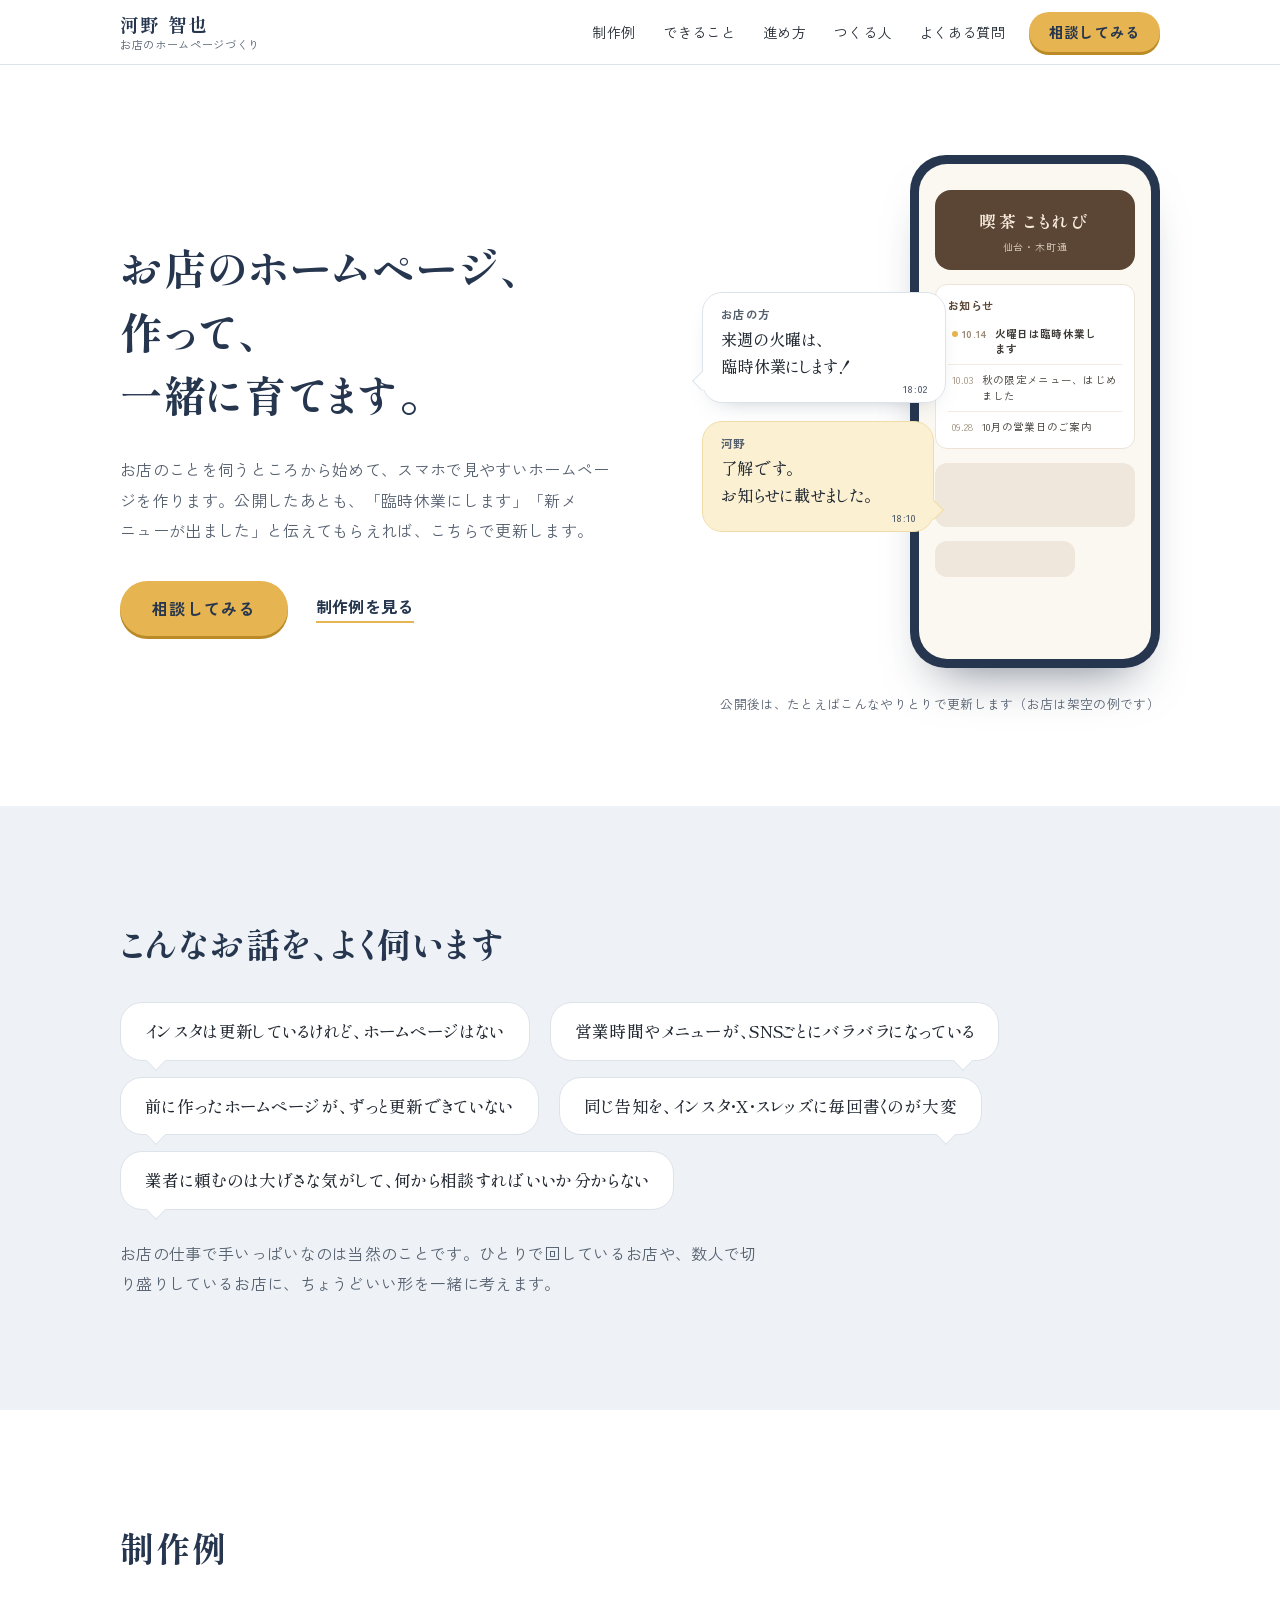
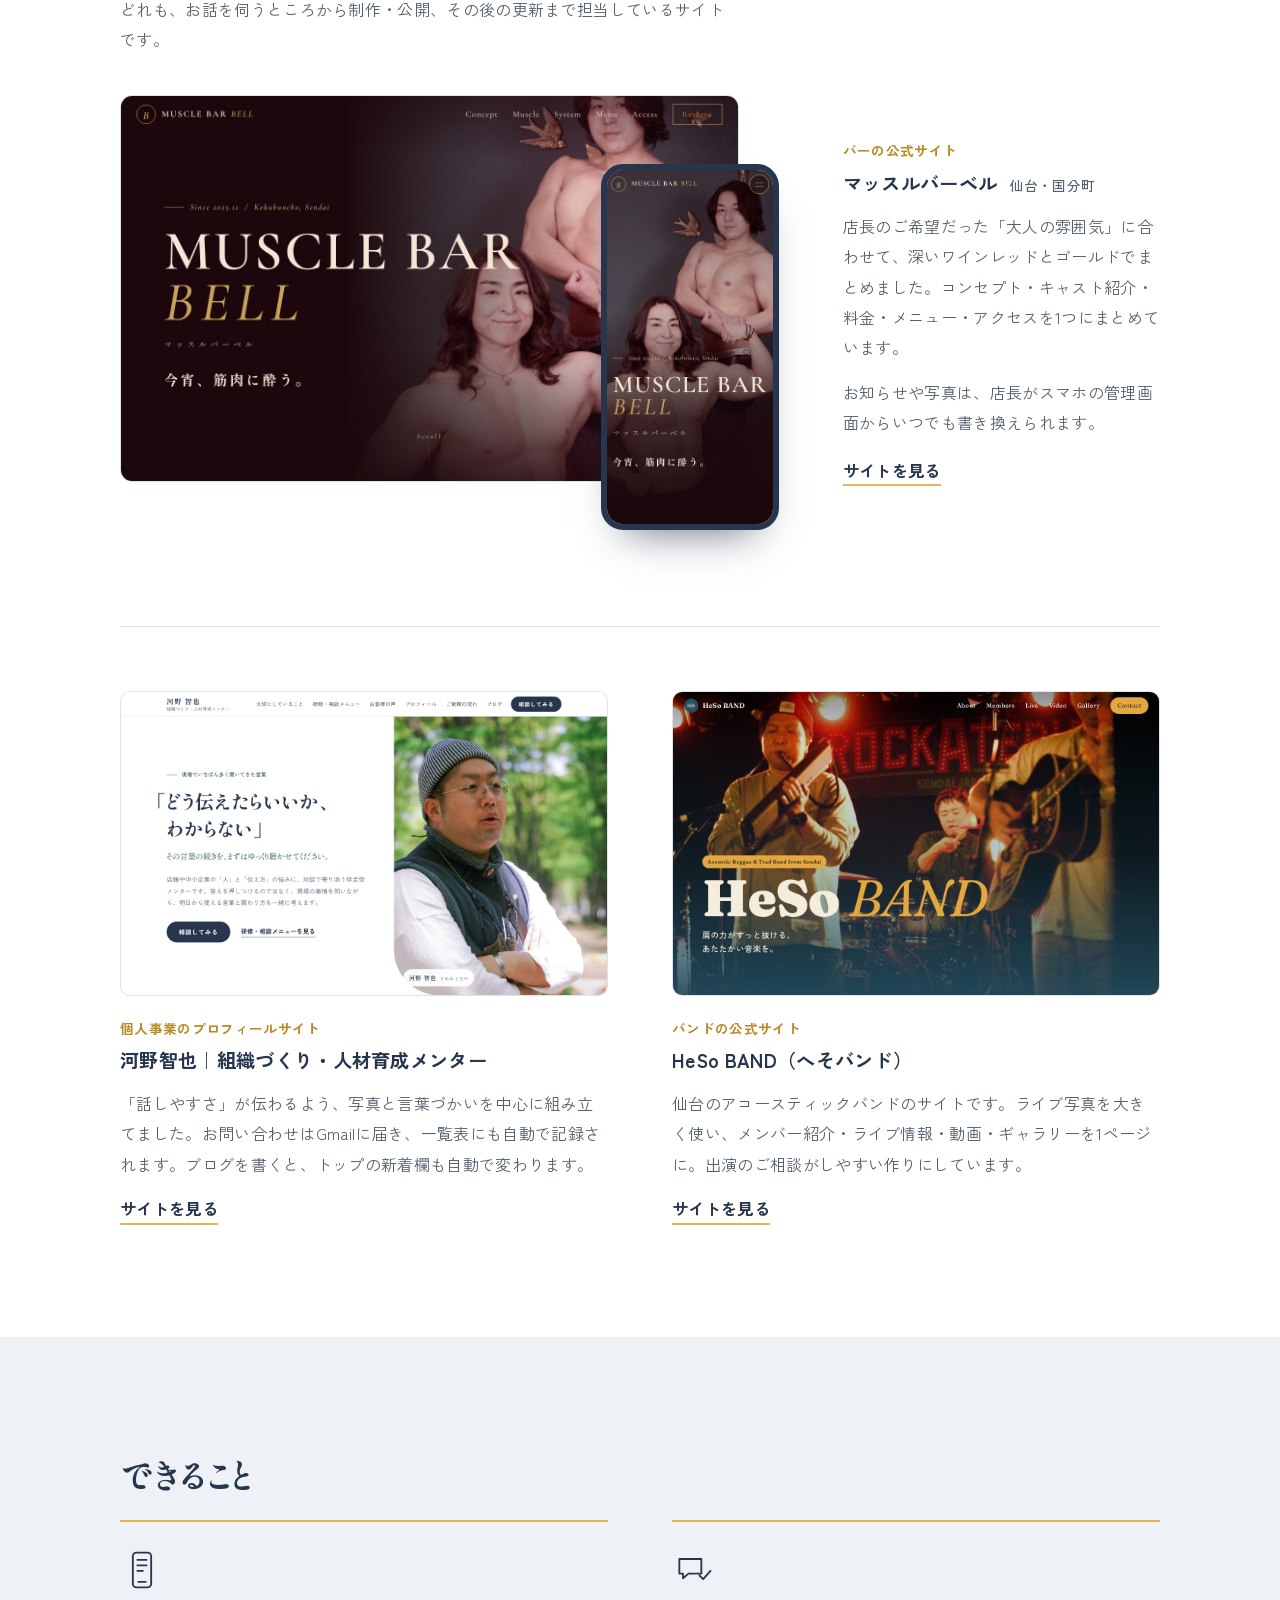
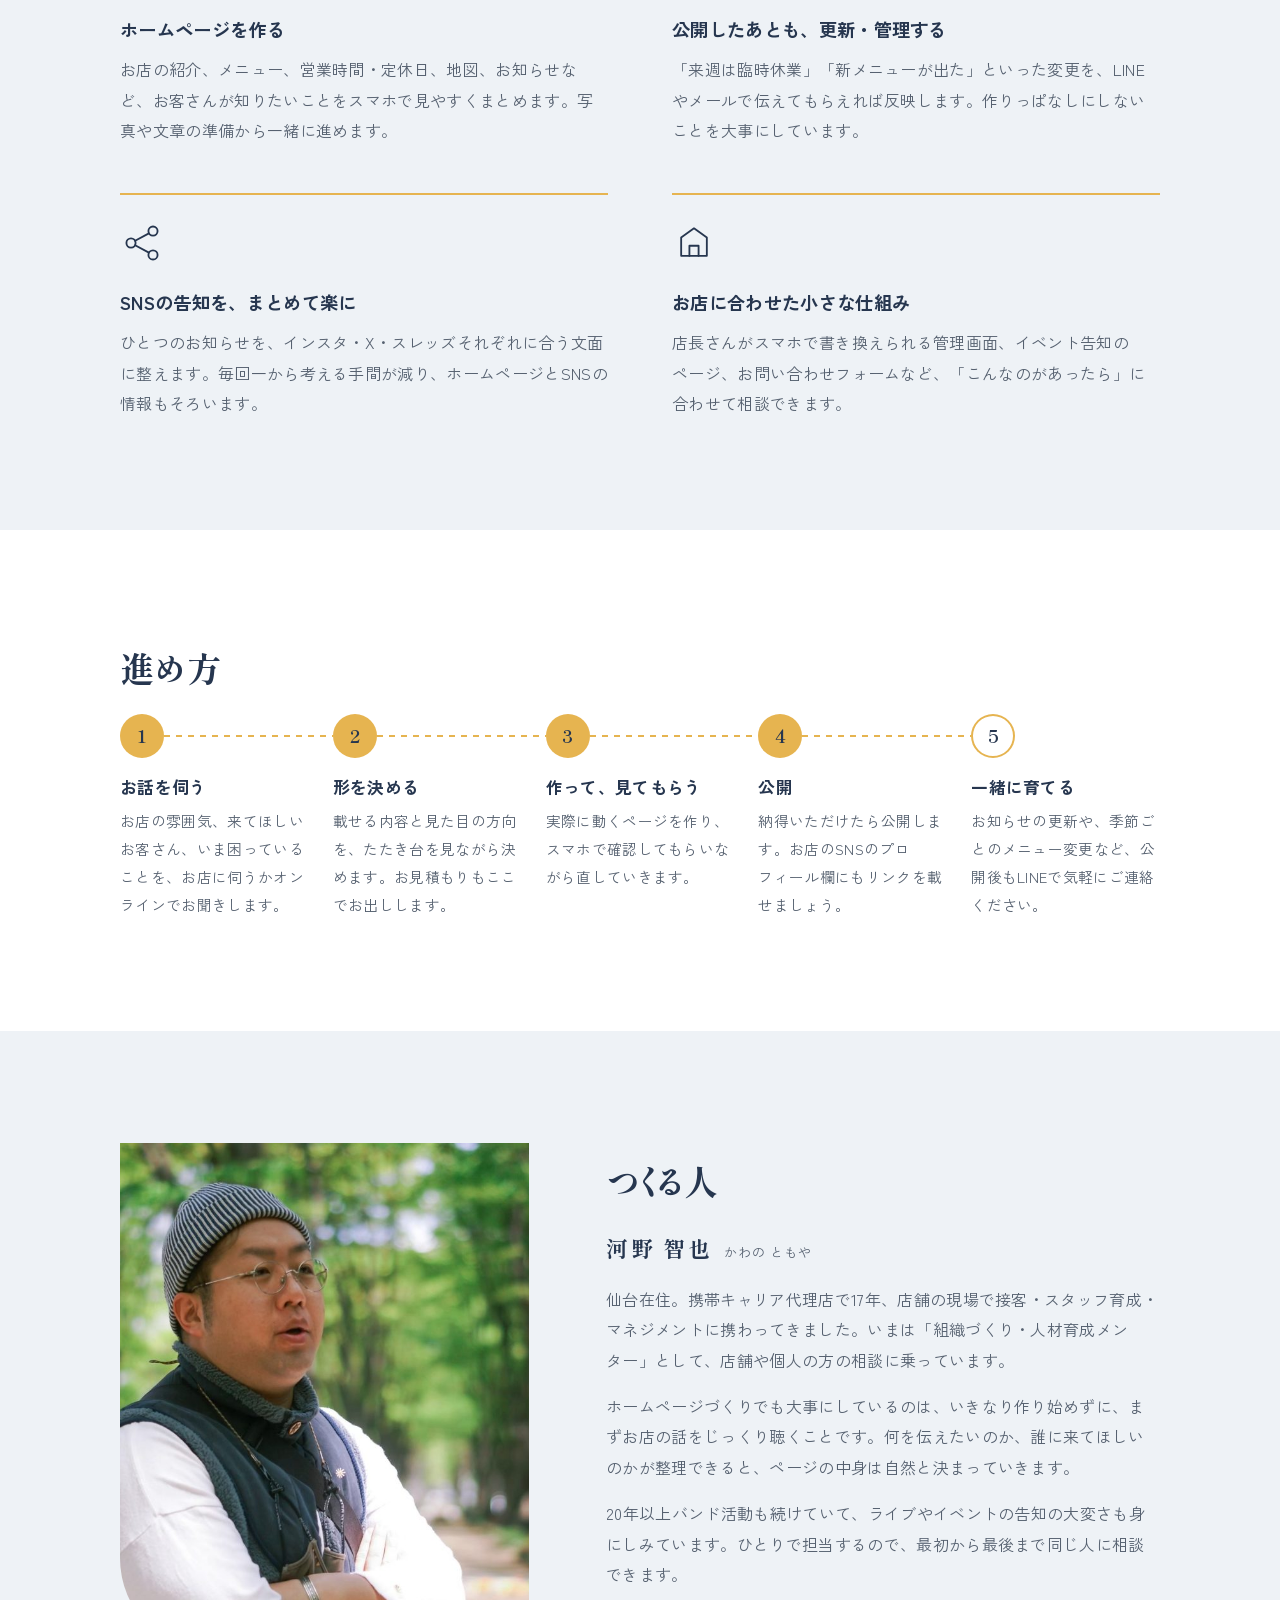
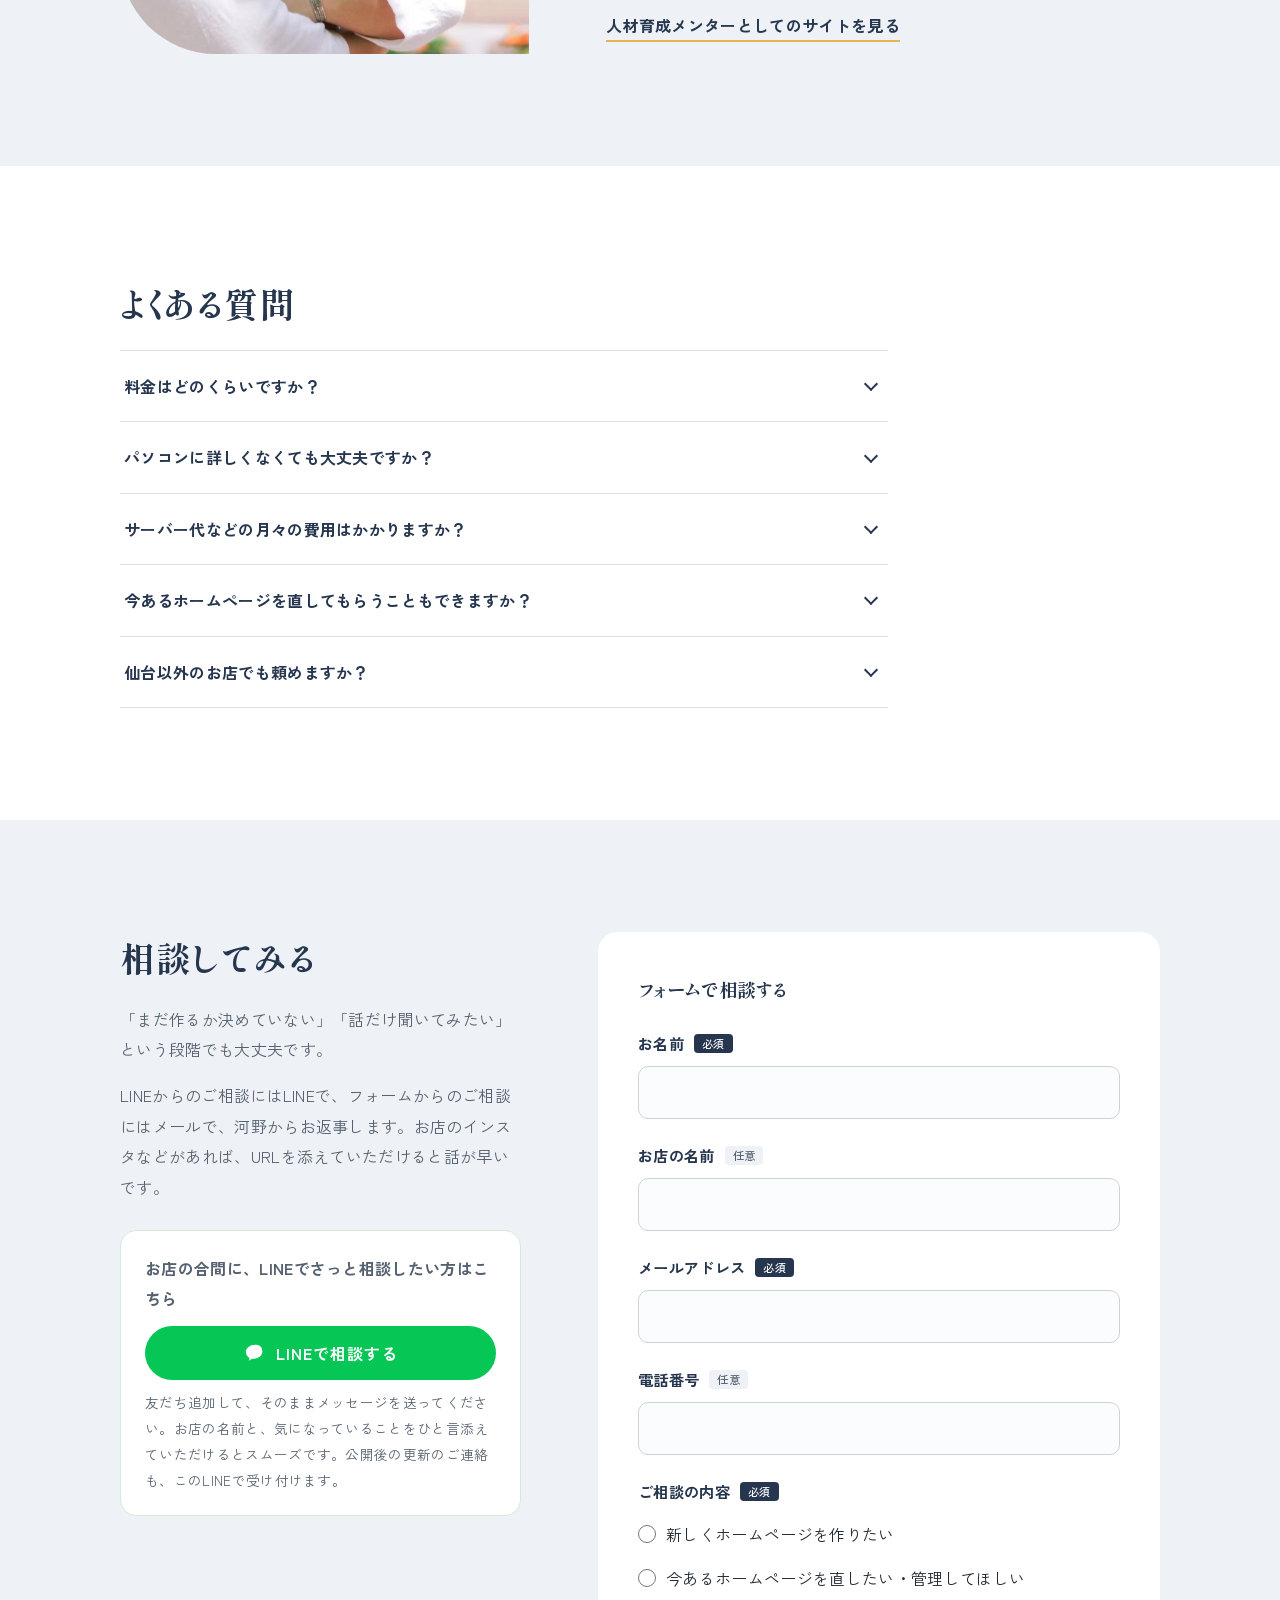
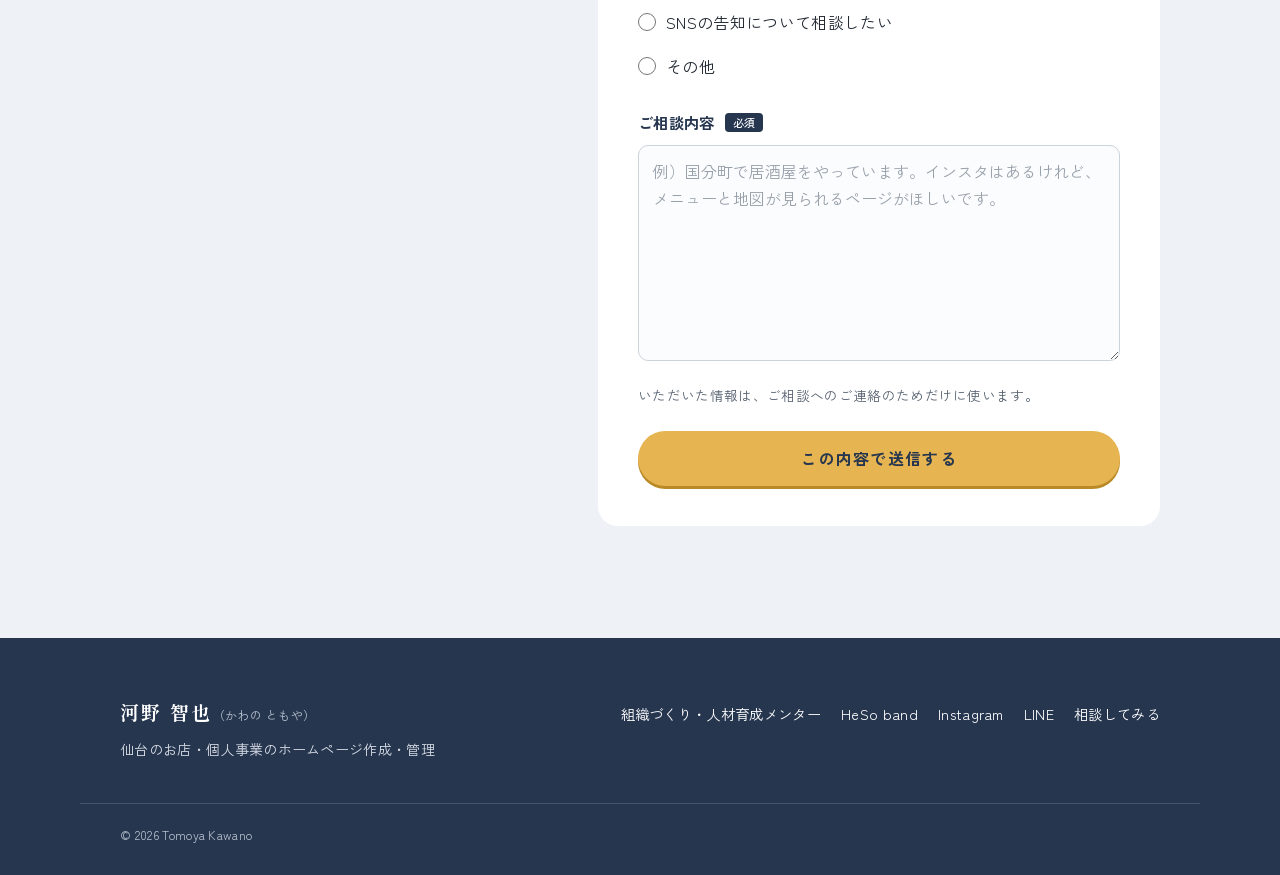
==== index.html @ 9d2968a2 "最初の画面の見出しを3行に固定し、どの画面でも言葉の途中で折り返さないように調整 Co-Authored-By: Claude Opus 5.5 <noreply@anthropic.com> Cla" ====
<!DOCTYPE html>
<html lang="ja">
<head>
  <meta charset="UTF-8">
  <meta name="viewport" content="width=device-width, initial-scale=1.0">
  <meta name="theme-color" content="#26364f">
  <title>河野智也｜仙台のお店・個人事業のホームページ作成・管理</title>
  <meta name="description" content="仙台のお店や個人事業のホームページを、お話を伺うところから作り、公開後の更新・管理まで一緒に続けます。変更はLINEで伝えるだけ。SNSの告知もまとめて楽に。組織づくり・人材育成メンターの河野智也が、ひとりで担当します。">

  <meta property="og:title" content="河野智也｜お店のホームページ、作って、一緒に育てます。">
  <meta property="og:description" content="仙台のお店・個人事業のホームページ作成と、公開後の更新・管理。変更はLINEで伝えるだけです。">
  <meta property="og:type" content="website">
  <meta property="og:url" content="https://heso710soul-ctrl.github.io/kawano-web/">
  <meta property="og:image" content="https://heso710soul-ctrl.github.io/kawano-web/image/works-training-pc.jpg">
  <meta name="twitter:card" content="summary_large_image">

  <link rel="preconnect" href="https://fonts.googleapis.com">
  <link rel="preconnect" href="https://fonts.gstatic.com" crossorigin>
  <link href="https://fonts.googleapis.com/css2?family=Shippori+Mincho+B1:wght@500;700&family=Zen+Kaku+Gothic+New:wght@400;500;700&display=swap" rel="stylesheet">
  <link rel="stylesheet" href="style.css">
  <link rel="stylesheet" href="line.css">
</head>
<body>

<a class="skip-link" href="#main">本文へ移動</a>

<header class="site-header">
  <div class="site-header__inner">
    <a class="site-name" href="./">
      <span class="site-name__main">河野 智也</span>
      <span class="site-name__sub">お店のホームページづくり</span>
    </a>
    <button class="menu-toggle" type="button" aria-expanded="false" aria-controls="site-nav">
      <span class="menu-toggle__bar" aria-hidden="true"></span>
      <span>メニュー</span>
    </button>
    <nav class="site-nav" id="site-nav" aria-label="サイト内">
      <ul>
        <li><a href="#works">制作例</a></li>
        <li><a href="#services">できること</a></li>
        <li><a href="#flow">進め方</a></li>
        <li><a href="#about">つくる人</a></li>
        <li><a href="#faq">よくある質問</a></li>
        <li class="site-nav__cta"><a class="button button--small" href="#contact">相談してみる</a></li>
      </ul>
    </nav>
  </div>
</header>

<main id="main">

  <!-- ========================================
       ファーストビュー
       左：見出し／右：「LINEで伝える → 更新される」やりとりの例
  ======================================== -->
  <section class="hero">
    <div class="hero__inner">
      <div class="hero__text">
        <h1 class="hero__title">
          <span class="hero__line">お店のホームページ、</span><span class="hero__line">作って、</span><span class="hero__line">一緒に育てます。</span>
        </h1>
        <p class="hero__lead">お店のことを伺うところから始めて、スマホで見やすいホームページを作ります。公開したあとも、「臨時休業にします」「新メニューが出ました」と伝えてもらえれば、こちらで更新します。</p>
        <div class="hero__actions">
          <a class="button" href="#contact">相談してみる</a>
          <a class="text-link" href="#works">制作例を見る</a>
        </div>
      </div>

      <figure class="exchange" aria-labelledby="exchange-caption">
        <div class="exchange__chat">
          <p class="bubble bubble--shop">
            <span class="bubble__who">お店の方</span>
            <span class="nb">来週の火曜は、</span><span class="nb">臨時休業にします！</span>
            <span class="bubble__time">18:02</span>
          </p>
          <p class="bubble bubble--me">
            <span class="bubble__who">河野</span>
            <span class="nb">了解です。</span><span class="nb">お知らせに載せました。</span>
            <span class="bubble__time">18:10</span>
          </p>
        </div>

        <div class="phone" aria-hidden="true">
          <div class="phone__screen">
            <div class="mock-shop">
              <p class="mock-shop__name">喫茶 こもれび</p>
              <p class="mock-shop__sub">仙台・木町通</p>
            </div>
            <div class="mock-news">
              <p class="mock-news__title">お知らせ</p>
              <ul>
                <li class="mock-news__new"><time>10.14</time>火曜日は臨時休業します</li>
                <li><time>10.03</time>秋の限定メニュー、はじめました</li>
                <li><time>09.28</time>10月の営業日のご案内</li>
              </ul>
            </div>
            <div class="mock-block"></div>
            <div class="mock-block mock-block--short"></div>
          </div>
        </div>

        <figcaption id="exchange-caption" class="exchange__caption">公開後は、たとえばこんなやりとりで更新します（お店は架空の例です）</figcaption>
      </figure>
    </div>
  </section>

  <!-- ========================================
       よく伺うお悩み（人材育成サイトと同じ「吹き出し」の形）
  ======================================== -->
  <section class="section section--tint" aria-labelledby="worries-title">
    <div class="section__inner">
      <h2 class="section__title" id="worries-title">こんなお話を、よく伺います</h2>
      <ul class="worries">
        <li>インスタは更新しているけれど、ホームページはない</li>
        <li>営業時間やメニューが、SNSごとにバラバラになっている</li>
        <li>前に作ったホームページが、ずっと更新できていない</li>
        <li>同じ告知を、インスタ・X・スレッズに毎回書くのが大変</li>
        <li>業者に頼むのは大げさな気がして、何から相談すればいいか分からない</li>
      </ul>
      <p class="worries__note">お店の仕事で手いっぱいなのは当然のことです。ひとりで回しているお店や、数人で切り盛りしているお店に、ちょうどいい形を一緒に考えます。</p>
    </div>
  </section>

  <!-- ========================================
       制作例（1件を大きく、残りを並べて）
  ======================================== -->
  <section class="section" id="works" aria-labelledby="works-title">
    <div class="section__inner">
      <h2 class="section__title" id="works-title">制作例</h2>
      <p class="section__lead">どれも、お話を伺うところから制作・公開、その後の更新まで担当しているサイトです。</p>

      <article class="feature-work">
        <a class="feature-work__shots" href="https://musclebar-bell.pages.dev/" target="_blank" rel="noopener" aria-label="マッスルバーベルのサイトを開く">
          <img class="feature-work__pc" src="image/works-musclebar-pc.jpg" alt="マッスルバーベル 公式サイトのトップページ（パソコン表示）" width="1280" height="800" loading="lazy">
          <img class="feature-work__sp" src="image/works-musclebar-sp.jpg" alt="" width="780" height="1600" loading="lazy">
        </a>
        <div class="feature-work__body">
          <p class="work-kind">バーの公式サイト</p>
          <h3 class="work-name">マッスルバーベル<span>仙台・国分町</span></h3>
          <p>店長のご希望だった「大人の雰囲気」に合わせて、深いワインレッドとゴールドでまとめました。コンセプト・キャスト紹介・料金・メニュー・アクセスを1つにまとめています。</p>
          <p>お知らせや写真は、店長がスマホの管理画面からいつでも書き換えられます。</p>
          <a class="text-link" href="https://musclebar-bell.pages.dev/" target="_blank" rel="noopener">サイトを見る</a>
        </div>
      </article>

      <div class="works">
        <article class="work">
          <a class="work__shot" href="https://heso710soul-ctrl.github.io/kawano-training-profile/" target="_blank" rel="noopener" aria-label="河野智也 組織づくり・人材育成メンターのサイトを開く">
            <img src="image/works-training-pc.jpg" alt="河野智也 組織づくり・人材育成メンターのサイトのトップページ" width="1280" height="800" loading="lazy">
          </a>
          <p class="work-kind">個人事業のプロフィールサイト</p>
          <h3 class="work-name">河野智也｜組織づくり・人材育成メンター</h3>
          <p>「話しやすさ」が伝わるよう、写真と言葉づかいを中心に組み立てました。お問い合わせはGmailに届き、一覧表にも自動で記録されます。ブログを書くと、トップの新着欄も自動で変わります。</p>
          <a class="text-link" href="https://heso710soul-ctrl.github.io/kawano-training-profile/" target="_blank" rel="noopener">サイトを見る</a>
        </article>

        <article class="work">
          <a class="work__shot" href="https://heso710soul-ctrl.github.io/HeSoband/" target="_blank" rel="noopener" aria-label="HeSo BAND 公式サイトを開く">
            <img src="image/works-hesoband-pc.jpg" alt="HeSo BAND 公式サイトのトップページ" width="1280" height="800" loading="lazy">
          </a>
          <p class="work-kind">バンドの公式サイト</p>
          <h3 class="work-name">HeSo BAND（へそバンド）</h3>
          <p>仙台のアコースティックバンドのサイトです。ライブ写真を大きく使い、メンバー紹介・ライブ情報・動画・ギャラリーを1ページに。出演のご相談がしやすい作りにしています。</p>
          <a class="text-link" href="https://heso710soul-ctrl.github.io/HeSoband/" target="_blank" rel="noopener">サイトを見る</a>
        </article>
      </div>
    </div>
  </section>

  <!-- ========================================
       できること
  ======================================== -->
  <section class="section section--tint" id="services" aria-labelledby="services-title">
    <div class="section__inner">
      <h2 class="section__title" id="services-title">できること</h2>

      <div class="services">
        <article class="service">
          <svg class="service__icon" viewBox="0 0 48 48" aria-hidden="true"><rect x="14" y="5" width="20" height="38" rx="4" /><path d="M20 37h8" /><path d="M19 13h10M19 19h10M19 25h6" /></svg>
          <h3>ホームページを作る</h3>
          <p>お店の紹介、メニュー、営業時間・定休日、地図、お知らせなど、お客さんが知りたいことをスマホで見やすくまとめます。写真や文章の準備から一緒に進めます。</p>
        </article>
        <article class="service">
          <svg class="service__icon" viewBox="0 0 48 48" aria-hidden="true"><path d="M8 12h24v16H18l-6 5v-5H8z" /><path d="M30 30l4 4 8-9" /></svg>
          <h3>公開したあとも、更新・管理する</h3>
          <p>「来週は臨時休業」「新メニューが出た」といった変更を、LINEやメールで伝えてもらえれば反映します。作りっぱなしにしないことを大事にしています。</p>
        </article>
        <article class="service">
          <svg class="service__icon" viewBox="0 0 48 48" aria-hidden="true"><circle cx="12" cy="24" r="5" /><circle cx="36" cy="11" r="5" /><circle cx="36" cy="37" r="5" /><path d="M16.5 21.5l15-8M16.5 26.5l15 8" /></svg>
          <h3>SNSの告知を、まとめて楽に</h3>
          <p>ひとつのお知らせを、インスタ・X・スレッズそれぞれに合う文面に整えます。毎回一から考える手間が減り、ホームページとSNSの情報もそろいます。</p>
        </article>
        <article class="service">
          <svg class="service__icon" viewBox="0 0 48 48" aria-hidden="true"><path d="M10 38V18l14-10 14 10v20z" /><path d="M19 38V27h10v11" /></svg>
          <h3>お店に合わせた小さな仕組み</h3>
          <p>店長さんがスマホで書き換えられる管理画面、イベント告知のページ、お問い合わせフォームなど、「こんなのがあったら」に合わせて相談できます。</p>
        </article>
      </div>
    </div>
  </section>

  <!-- ========================================
       進め方（順番がある内容なので番号つき）
  ======================================== -->
  <section class="section" id="flow" aria-labelledby="flow-title">
    <div class="section__inner">
      <h2 class="section__title" id="flow-title">進め方</h2>
      <ol class="flow">
        <li>
          <h3>お話を伺う</h3>
          <p>お店の雰囲気、来てほしいお客さん、いま困っていることを、お店に伺うかオンラインでお聞きします。</p>
        </li>
        <li>
          <h3>形を決める</h3>
          <p>載せる内容と見た目の方向を、たたき台を見ながら決めます。お見積もりもここでお出しします。</p>
        </li>
        <li>
          <h3>作って、見てもらう</h3>
          <p>実際に動くページを作り、スマホで確認してもらいながら直していきます。</p>
        </li>
        <li>
          <h3>公開</h3>
          <p>納得いただけたら公開します。お店のSNSのプロフィール欄にもリンクを載せましょう。</p>
        </li>
        <li>
          <h3>一緒に育てる</h3>
          <p>お知らせの更新や、季節ごとのメニュー変更など、公開後もLINEで気軽にご連絡ください。</p>
        </li>
      </ol>
    </div>
  </section>

  <!-- ========================================
       つくる人
  ======================================== -->
  <section class="section section--tint" id="about" aria-labelledby="about-title">
    <div class="section__inner about">
      <img class="about__photo" src="image/profile.jpg" alt="河野智也" width="1200" height="803">
      <div class="about__body">
        <h2 class="section__title" id="about-title">つくる人</h2>
        <p class="about__name">河野 智也<span>かわの ともや</span></p>
        <p>仙台在住。携帯キャリア代理店で17年、店舗の現場で接客・スタッフ育成・マネジメントに携わってきました。いまは「組織づくり・人材育成メンター」として、店舗や個人の方の相談に乗っています。</p>
        <p>ホームページづくりでも大事にしているのは、いきなり作り始めずに、まずお店の話をじっくり聴くことです。何を伝えたいのか、誰に来てほしいのかが整理できると、ページの中身は自然と決まっていきます。</p>
        <p>20年以上バンド活動も続けていて、ライブやイベントの告知の大変さも身にしみています。ひとりで担当するので、最初から最後まで同じ人に相談できます。</p>
        <a class="text-link" href="https://heso710soul-ctrl.github.io/kawano-training-profile/" target="_blank" rel="noopener">人材育成メンターとしてのサイトを見る</a>
      </div>
    </div>
  </section>

  <!-- ========================================
       よくある質問
  ======================================== -->
  <section class="section" id="faq" aria-labelledby="faq-title">
    <div class="section__inner">
      <h2 class="section__title" id="faq-title">よくある質問</h2>
      <div class="faq">
        <details>
          <summary>料金はどのくらいですか？</summary>
          <p>載せる内容やページの数、公開後の更新の頻度によって変わるため、お話を伺ったうえでお見積もりします。ご予算に合わせて、できる範囲から始めることもできます。</p>
        </details>
        <details>
          <summary>パソコンに詳しくなくても大丈夫ですか？</summary>
          <p>大丈夫です。写真と、伝えたいことを話していただければ、文章の整理からこちらで進めます。更新したいことも、LINEやメールで伝えていただくだけで構いません。</p>
        </details>
        <details>
          <summary>サーバー代などの月々の費用はかかりますか？</summary>
          <p>このサイトと同じ仕組み（GitHub と Cloudflare などの無料枠）を使えば、表示するためのサーバー代はかからずに公開できます。お店専用のアドレス（独自ドメイン）を使う場合は、その費用が別にかかります。</p>
        </details>
        <details>
          <summary>今あるホームページを直してもらうこともできますか？</summary>
          <p>できます。いまのホームページを拝見して、直す・作り直すなど、合う方法をご提案します。</p>
        </details>
        <details>
          <summary>仙台以外のお店でも頼めますか？</summary>
          <p>お話はオンラインでも伺えるので、まずはご相談ください。お店に伺えるのは仙台近郊が中心です。</p>
        </details>
      </div>
    </div>
  </section>

  <!-- ========================================
       相談してみる（LINEを先に、フォームはその次）
  ======================================== -->
  <section class="section section--tint contact" id="contact" aria-labelledby="contact-title">
    <div class="section__inner contact__inner">
      <div class="contact__intro">
        <h2 class="section__title" id="contact-title">相談してみる</h2>
        <p>「まだ作るか決めていない」「話だけ聞いてみたい」という段階でも大丈夫です。</p>
        <p>LINEからのご相談にはLINEで、フォームからのご相談にはメールで、河野からお返事します。お店のインスタなどがあれば、URLを添えていただけると話が早いです。</p>
        <div class="line-cta">
          <p class="line-cta__lead">お店の合間に、LINEでさっと相談したい方はこちら</p>
          <a class="line-button" href="https://lin.ee/wXafRrM" target="_blank" rel="noopener"><svg viewBox="0 0 24 24" aria-hidden="true"><path d="M12 3C6.48 3 2 6.58 2 11c0 2.62 1.58 4.94 4.02 6.4-.17.86-.6 2.3-.7 2.62-.12.4.15.4.31.29.13-.09 2.03-1.35 3.03-2.03.43.06.88.09 1.34.09 5.52 0 10-3.58 10-8.01S17.52 3 12 3z"/></svg>LINEで相談する</a>
          <p class="line-cta__note">友だち追加して、そのままメッセージを送ってください。お店の名前と、気になっていることをひと言添えていただけるとスムーズです。公開後の更新のご連絡も、このLINEで受け付けます。</p>
        </div>
      </div>

      <form class="contact-form" id="contact-form" data-endpoint="https://script.google.com/macros/s/AKfycbyguW6hLjmvPAWn8r3JudXL5r5Kdxzgpg0Vm8V5GaCOGXXpcHTugNtP19MgjFTPXqfD/exec" novalidate>
        <p class="contact-form__title">フォームで相談する</p>
        <div class="field">
          <label for="cf-name">お名前<span class="req">必須</span></label>
          <input id="cf-name" name="name" type="text" autocomplete="name" required>
        </div>
        <div class="field">
          <label for="cf-org">お店の名前<span class="opt">任意</span></label>
          <input id="cf-org" name="organization" type="text" autocomplete="organization">
        </div>
        <div class="field">
          <label for="cf-email">メールアドレス<span class="req">必須</span></label>
          <input id="cf-email" name="email" type="email" autocomplete="email" inputmode="email" required>
        </div>
        <div class="field">
          <label for="cf-tel">電話番号<span class="opt">任意</span></label>
          <input id="cf-tel" name="tel" type="tel" autocomplete="tel" inputmode="tel">
        </div>
        <fieldset class="field field--choices">
          <legend>ご相談の内容<span class="req">必須</span></legend>
          <label class="choice"><input type="radio" name="topic" value="HP：新しく作りたい" required> 新しくホームページを作りたい</label>
          <label class="choice"><input type="radio" name="topic" value="HP：今のサイトの更新・管理"> 今あるホームページを直したい・管理してほしい</label>
          <label class="choice"><input type="radio" name="topic" value="HP：SNSの告知について"> SNSの告知について相談したい</label>
          <label class="choice"><input type="radio" name="topic" value="HP：その他"> その他</label>
        </fieldset>
        <div class="field">
          <label for="cf-message">ご相談内容<span class="req">必須</span></label>
          <textarea id="cf-message" name="message" rows="7" required placeholder="例）国分町で居酒屋をやっています。インスタはあるけれど、メニューと地図が見られるページがほしいです。"></textarea>
        </div>
        <div class="hp" aria-hidden="true">
          <label for="cf-website">ウェブサイト</label>
          <input id="cf-website" name="website" type="text" tabindex="-1" autocomplete="off">
        </div>
        <p class="contact-form__privacy">いただいた情報は、ご相談へのご連絡のためだけに使います。</p>
        <button class="button contact-form__submit" type="submit">この内容で送信する</button>
        <p class="contact-form__status" role="status" aria-live="polite"></p>
      </form>
    </div>
  </section>

</main>

<footer class="site-footer">
  <div class="site-footer__inner">
    <div>
      <p class="site-footer__name">河野 智也<span>（かわの ともや）</span></p>
      <p>仙台のお店・個人事業のホームページ作成・管理</p>
    </div>
    <ul class="site-footer__links">
      <li><a href="https://heso710soul-ctrl.github.io/kawano-training-profile/" target="_blank" rel="noopener">組織づくり・人材育成メンター</a></li>
      <li><a href="https://heso710soul-ctrl.github.io/HeSoband/" target="_blank" rel="noopener">HeSo band</a></li>
      <li><a href="https://www.instagram.com/heso710/" target="_blank" rel="noopener">Instagram</a></li>
      <li><a href="https://lin.ee/wXafRrM" target="_blank" rel="noopener">LINE</a></li>
      <li><a href="#contact">相談してみる</a></li>
    </ul>
  </div>
  <p class="site-footer__copy">&copy; 2026 Tomoya Kawano</p>
</footer>

<script src="script.js"></script>
</body>
</html>
---- style.css ----
/* ============================================================
   河野智也｜お店のホームページづくり
   ------------------------------------------------------------
   人材育成メンターのサイトと「兄弟」に見えるように、
   ・ネイビー #26364f と、しっぽり明朝＋Zen角ゴシックの組み合わせ
   ・「声（吹き出し）」から始まる構成
   を共通にしています。
   こちらは、メンターサイトで木漏れ日に使っている「からし色」を主役にして、
   お店向けに少し明るく、親しみやすくしています。

   色を変えたいときは :root だけ触れば全体に反映されます。
   （voice.html もこの色と部品を使っています）
   ============================================================ */

:root {
  /* 色 */
  --paper: #ffffff;
  --tint: #eef2f6;          /* 藍白：交互に敷く面 */
  --navy: #26364f;          /* 両サイト共通のネイビー（見出し・文字・フッター） */
  --navy-deep: #1c2940;
  --mustard: #e6b450;       /* からし色：ボタン・印・新着の目印 */
  --mustard-deep: #b98a26;  /* からし色の影・小さな文字用 */
  --mustard-soft: #fbf0d2;
  --ink: #232a33;
  --ink-soft: #566170;
  --line: #dde3ea;

  /* 文字 */
  --font-body: "Zen Kaku Gothic New", "Hiragino Kaku Gothic ProN", "Yu Gothic", "Meiryo", sans-serif;
  --font-head: "Shippori Mincho B1", "Hiragino Mincho ProN", "Yu Mincho", serif;

  /* 余白・幅 */
  --gutter: clamp(16px, 4vw, 40px);
  --wide: 1120px;
  --read: 40rem;
  --header-h: 64px;
}

/* ------------------------------------------------------------
   基本
------------------------------------------------------------ */
*, *::before, *::after { box-sizing: border-box; }
* { margin: 0; padding: 0; }

html {
  scroll-behavior: smooth;
  scroll-padding-top: calc(var(--header-h) + 12px);
  -webkit-text-size-adjust: 100%;
}

body {
  font-family: var(--font-body);
  font-size: 1rem;
  line-height: 1.9;
  color: var(--ink);
  background: var(--paper);
  letter-spacing: 0.02em;
  font-feature-settings: "palt" 1;
  overflow-wrap: anywhere;
  line-break: strict;
}

h1, h2, h3, p, li { text-wrap: pretty; }
img { max-width: 100%; height: auto; display: block; }
ul, ol { list-style: none; }
a { color: var(--navy); text-underline-offset: 0.25em; }

:focus-visible { outline: 3px solid var(--mustard); outline-offset: 3px; border-radius: 4px; }

.skip-link { position: absolute; left: 12px; top: -60px; z-index: 100; background: var(--navy); color: #fff; padding: 8px 16px; border-radius: 8px; }
.skip-link:focus { top: 12px; color: #fff; }

.nb { display: inline-block; }

/* ボタン：からし色に、ネイビーの文字。押すと少し沈む */
.button {
  display: inline-flex;
  align-items: center;
  justify-content: center;
  min-height: 52px;
  padding: 12px 32px;
  border: 0;
  border-radius: 999px;
  background: var(--mustard);
  color: var(--navy);
  font: inherit;
  font-weight: 700;
  letter-spacing: 0.08em;
  text-decoration: none;
  cursor: pointer;
  box-shadow: 0 3px 0 var(--mustard-deep);
  transition: transform 0.15s, box-shadow 0.15s;
}
.button:hover { transform: translateY(1px); box-shadow: 0 2px 0 var(--mustard-deep); color: var(--navy); }
.button:active { transform: translateY(3px); box-shadow: none; }
.button--small { min-height: 40px; padding: 6px 20px; font-size: 0.9rem; }

.text-link {
  display: inline-block;
  color: var(--navy);
  font-weight: 700;
  text-decoration: none;
  border-bottom: 2px solid var(--mustard);
  padding-bottom: 1px;
  line-height: 1.6;
}
.text-link:hover { background: var(--mustard-soft); }

/* ------------------------------------------------------------
   ヘッダー（メンターサイトと同じ形）
------------------------------------------------------------ */
.site-header {
  position: sticky;
  top: 0;
  z-index: 50;
  background: rgba(255, 255, 255, 0.95);
  backdrop-filter: blur(8px);
  -webkit-backdrop-filter: blur(8px);
  border-bottom: 1px solid var(--line);
}
.site-header__inner {
  max-width: var(--wide);
  margin: 0 auto;
  padding: 0 var(--gutter);
  min-height: var(--header-h);
  display: flex;
  align-items: center;
  justify-content: space-between;
  gap: 24px;
}
.site-name { display: flex; flex-direction: column; text-decoration: none; color: var(--navy); line-height: 1.3; }
.site-name:hover { color: var(--navy); }
.site-name__main { font-family: var(--font-head); font-weight: 700; font-size: 1.15rem; letter-spacing: 0.12em; }
.site-name__sub { font-size: 0.7rem; color: var(--ink-soft); letter-spacing: 0.06em; }

.site-nav ul { display: flex; align-items: center; gap: 4px; }
.site-nav a:not(.button) { display: block; padding: 8px 12px; font-size: 0.88rem; color: var(--ink); text-decoration: none; border-radius: 8px; }
.site-nav a:not(.button):hover { background: var(--tint); }
.site-nav__cta { margin-left: 8px; }
.menu-toggle { display: none; }

@media (max-width: 860px) {
  .menu-toggle {
    display: inline-flex; align-items: center; gap: 10px; min-height: 44px; padding: 6px 14px;
    border: 1px solid var(--line); border-radius: 999px; background: var(--paper); color: var(--navy);
    font: inherit; font-size: 0.85rem; font-weight: 700; cursor: pointer;
  }
  .menu-toggle__bar, .menu-toggle__bar::before, .menu-toggle__bar::after {
    display: block; width: 16px; height: 2px; background: currentColor; border-radius: 2px; transition: transform 0.2s;
  }
  .menu-toggle__bar { position: relative; }
  .menu-toggle__bar::before, .menu-toggle__bar::after { content: ""; position: absolute; left: 0; }
  .menu-toggle__bar::before { top: -5px; }
  .menu-toggle__bar::after { top: 5px; }
  .menu-toggle[aria-expanded="true"] .menu-toggle__bar { background: transparent; }
  .menu-toggle[aria-expanded="true"] .menu-toggle__bar::before { transform: translateY(5px) rotate(45deg); }
  .menu-toggle[aria-expanded="true"] .menu-toggle__bar::after { transform: translateY(-5px) rotate(-45deg); }

  .site-nav {
    position: absolute; top: 100%; left: 0; right: 0; display: none;
    background: var(--paper); border-bottom: 1px solid var(--line);
    box-shadow: 0 16px 24px -16px rgba(38, 54, 79, 0.25); padding: 8px var(--gutter) 20px;
  }
  .site-nav.is-open { display: block; }
  .site-nav ul { flex-direction: column; align-items: stretch; gap: 0; }
  .site-nav a:not(.button) { padding: 14px 4px; font-size: 1rem; border-bottom: 1px solid var(--line); border-radius: 0; }
  .site-nav__cta { margin: 16px 0 0; }
  .site-nav__cta .button { width: 100%; min-height: 52px; font-size: 1rem; }
}

/* ------------------------------------------------------------
   ファーストビュー
------------------------------------------------------------ */
.hero { overflow: hidden; }
.hero__inner {
  max-width: var(--wide);
  margin: 0 auto;
  padding: clamp(48px, 7vw, 96px) var(--gutter) clamp(56px, 7vw, 104px);
  display: grid;
  grid-template-columns: minmax(0, 1.05fr) minmax(0, 0.95fr);
  align-items: center;
  gap: clamp(40px, 6vw, 80px);
}
/* 見出しは「お店のホームページ、／作って、／一緒に育てます。」の3行で固定。
   文字の大きさを見出しの入る幅に合わせて決めるので、
   パソコンの文字設定や画面の広さが違っても、言葉の途中で折り返しません。 */
.hero__text { container-type: inline-size; }
.hero__title {
  font-family: var(--font-head);
  font-weight: 700;
  font-size: clamp(1.35rem, 8.4cqi, 3.1rem);
  line-height: 1.5;
  letter-spacing: 0.04em;
  color: var(--navy);
  margin-bottom: 28px;
}
.hero__line { display: block; white-space: nowrap; }
.hero__lead { color: var(--ink-soft); max-width: 31rem; margin-bottom: 36px; }
.hero__actions { display: flex; flex-wrap: wrap; align-items: center; gap: 16px 28px; }

/* --- やりとりの例：吹き出し ＋ スマホ ---------------------- */
.exchange {
  position: relative;
  display: grid;
  grid-template-columns: minmax(0, 1fr) auto;
  grid-template-areas:
    "chat  phone"
    "cap   cap";
  align-items: center;
  gap: 24px 0;
  margin: 0;
}
.exchange__chat {
  grid-area: chat;
  position: relative;
  z-index: 2;
  display: grid;
  gap: 18px;
  margin-right: -36px;          /* 吹き出しを少しスマホに重ねる */
}
.exchange__caption {
  grid-area: cap;
  font-size: 0.8rem;
  color: var(--ink-soft);
  text-align: right;
}

.bubble {
  position: relative;
  max-width: 19.5rem;
  padding: 12px 18px 22px;
  border-radius: 20px;
  font-family: var(--font-head);
  font-weight: 500;
  font-size: 1.02rem;
  line-height: 1.65;
  color: var(--ink);
}
.bubble__who {
  display: block;
  font-family: var(--font-body);
  font-size: 0.72rem;
  font-weight: 700;
  color: var(--ink-soft);
  margin-bottom: 2px;
}
.bubble__time {
  position: absolute;
  right: 16px;
  bottom: 4px;
  font-family: var(--font-body);
  font-size: 0.68rem;
  color: var(--ink-soft);
}
.bubble::after {                 /* しっぽ */
  content: "";
  position: absolute;
  bottom: 14px;
  width: 14px;
  height: 14px;
  transform: rotate(45deg);
}
.bubble--shop {
  justify-self: start;
  background: var(--paper);
  border: 1px solid var(--line);
  box-shadow: 0 10px 24px -18px rgba(38, 54, 79, 0.5);
}
.bubble--shop::after {
  left: -8px;
  background: var(--paper);
  border-left: 1px solid var(--line);
  border-bottom: 1px solid var(--line);
}
.bubble--me {
  justify-self: end;
  margin-right: 12px;
  background: var(--mustard-soft);
  border: 1px solid #f0dca6;
}
.bubble--me::after {
  right: -8px;
  background: var(--mustard-soft);
  border-right: 1px solid #f0dca6;
  border-top: 1px solid #f0dca6;
}

/* スマホ（画面の中身はCSSで描いた架空のお店） */
.phone {
  grid-area: phone;
  width: clamp(200px, 21vw, 250px);
  aspect-ratio: 9 / 18.5;
  padding: 9px;
  border-radius: 36px;
  background: var(--navy);
  box-shadow: 0 30px 50px -28px rgba(28, 41, 64, 0.6);
}
.phone__screen {
  height: 100%;
  border-radius: 28px;
  overflow: hidden;
  background: #fbf8f2;
  padding: 26px 16px 16px;
  display: grid;
  align-content: start;
  gap: 14px;
}
.mock-shop {
  text-align: center;
  padding: 16px 8px 14px;
  border-radius: 16px;
  background: #5b4636;
  color: #f6eadb;
}
.mock-shop__name { font-family: var(--font-head); font-weight: 700; font-size: 1.05rem; letter-spacing: 0.14em; }
.mock-shop__sub { font-size: 0.62rem; opacity: 0.8; letter-spacing: 0.08em; }
.mock-news { background: #fff; border-radius: 12px; padding: 10px 12px 6px; border: 1px solid #ece4d8; }
.mock-news__title { font-size: 0.7rem; font-weight: 700; color: #5b4636; margin-bottom: 2px; }
.mock-news li {
  display: grid;
  grid-template-columns: auto 1fr;
  gap: 8px;
  font-size: 0.66rem;
  line-height: 1.5;
  padding: 7px 4px;
  border-top: 1px solid #f1ebe2;
  color: #3e3a35;
}
.mock-news li:first-child { border-top: 0; }
.mock-news time { color: #9b8b78; font-feature-settings: "tnum" 1; }
.mock-news__new { border-radius: 6px; font-weight: 700; position: relative; }
.mock-news__new time::before {   /* 新しく載ったお知らせの目印 */
  content: "";
  display: inline-block;
  width: 6px;
  height: 6px;
  margin-right: 4px;
  border-radius: 50%;
  background: var(--mustard);
  vertical-align: 1px;
}
.mock-block { height: 64px; border-radius: 12px; background: #efe7dc; }
.mock-block--short { height: 36px; width: 70%; }

/* 読み込み時に一度だけ：
   お店の人のメッセージ → 河野の返信 → スマホのお知らせに新しい行が載る */
@media (prefers-reduced-motion: no-preference) {
  .bubble--shop { animation: pop 0.5s ease-out 0.4s both; }
  .bubble--me { animation: pop 0.5s ease-out 1.4s both; }
  .mock-news__new { animation: arrive 1.6s ease-out 2.1s both; }
}
@keyframes pop {
  from { opacity: 0; transform: translateY(8px) scale(0.97); }
  to   { opacity: 1; transform: none; }
}
@keyframes arrive {
  0%   { opacity: 0; transform: translateY(-6px); background: var(--mustard-soft); }
  20%  { opacity: 1; transform: none; background: var(--mustard-soft); }
  100% { background: transparent; }
}

@media (max-width: 900px) {
  .hero__inner { grid-template-columns: 1fr; padding-top: 40px; }
  .exchange { max-width: 460px; width: 100%; margin: 0 auto; }
}
@media (max-width: 480px) {
  .exchange {
    grid-template-columns: 1fr;
    grid-template-areas: "chat" "phone" "cap";
    justify-items: center;
  }
  .exchange__chat { margin: 0; width: 100%; }
  .bubble { max-width: 16.5rem; }
  /* スマホでは画面の上半分だけを見せて、縦に長くなりすぎないようにする */
  .phone {
    width: 260px;
    aspect-ratio: auto;
    height: 330px;
    padding-bottom: 0;
    border-radius: 36px 36px 0 0;
    -webkit-mask-image: linear-gradient(#000 72%, transparent);
            mask-image: linear-gradient(#000 72%, transparent);
  }
  .phone__screen { border-radius: 28px 28px 0 0; }
  .exchange__caption { text-align: center; }
}

/* ------------------------------------------------------------
   セクション共通
------------------------------------------------------------ */
.section { padding: clamp(64px, 9vw, 112px) 0; }
.section--tint { background: var(--tint); }
.section__inner { max-width: var(--wide); margin: 0 auto; padding: 0 var(--gutter); }
.section__title {
  font-family: var(--font-head);
  font-weight: 700;
  font-size: clamp(1.6rem, 3vw, 2.15rem);
  line-height: 1.5;
  letter-spacing: 0.06em;
  color: var(--navy);
  margin-bottom: 20px;
}
.section__lead { max-width: var(--read); color: var(--ink-soft); margin-bottom: 40px; }

/* ------------------------------------------------------------
   よく伺うお悩み（メンターサイトと同じ吹き出しの形）
------------------------------------------------------------ */
.worries { display: flex; flex-wrap: wrap; gap: 16px 20px; margin: 32px 0 28px; }
.worries li {
  position: relative;
  background: var(--paper);
  border: 1px solid var(--line);
  border-radius: 22px;
  padding: 14px 24px;
  font-family: var(--font-head);
  font-weight: 500;
  font-size: 1.05rem;
  line-height: 1.7;
}
.worries li::after {
  content: "";
  position: absolute;
  left: 28px;
  bottom: -8px;
  width: 14px;
  height: 14px;
  background: var(--paper);
  border-right: 1px solid var(--line);
  border-bottom: 1px solid var(--line);
  transform: rotate(45deg);
}
.worries li:nth-child(even)::after { left: auto; right: 28px; }
.worries__note { max-width: var(--read); color: var(--ink-soft); margin-top: 16px; }

/* ------------------------------------------------------------
   制作例
------------------------------------------------------------ */
.work-kind { font-size: 0.85rem; font-weight: 700; color: var(--mustard-deep); margin-bottom: 4px; }
.work-name {
  font-size: 1.2rem;
  font-weight: 700;
  color: var(--navy);
  line-height: 1.6;
  margin-bottom: 12px;
}
.work-name span { margin-left: 12px; font-size: 0.85rem; font-weight: 500; color: var(--ink-soft); }

/* 大きく見せる1件 */
.feature-work {
  display: grid;
  grid-template-columns: minmax(0, 1.35fr) minmax(0, 0.65fr);
  gap: clamp(32px, 5vw, 64px);
  align-items: center;
  margin-bottom: clamp(56px, 8vw, 96px);
}
.feature-work__shots { position: relative; display: block; padding-bottom: 48px; padding-right: 40px; }
.feature-work__pc {
  width: 100%;
  aspect-ratio: 16 / 10;
  object-fit: cover;
  object-position: top;
  border-radius: 12px;
  border: 1px solid var(--line);
}
.feature-work__sp {
  position: absolute;
  right: 0;
  bottom: 0;
  width: 27%;
  aspect-ratio: 9 / 18.5;
  object-fit: cover;
  object-position: top;
  border-radius: 22px;
  border: 6px solid var(--navy);
  box-shadow: 0 24px 40px -24px rgba(28, 41, 64, 0.7);
}
.feature-work__body p:not(.work-kind) { color: var(--ink-soft); margin-bottom: 14px; }
.feature-work__body .text-link { margin-top: 6px; }

/* 並べて見せる2件 */
.works {
  display: grid;
  grid-template-columns: repeat(2, minmax(0, 1fr));
  gap: clamp(40px, 5vw, 64px);
  padding-top: clamp(40px, 6vw, 64px);
  border-top: 1px solid var(--line);
}
.work__shot { display: block; margin-bottom: 20px; }
.work__shot img {
  width: 100%;
  aspect-ratio: 16 / 10;
  object-fit: cover;
  object-position: top;
  border-radius: 10px;
  border: 1px solid var(--line);
}
.work p:not(.work-kind) { color: var(--ink-soft); margin-bottom: 14px; }

@media (max-width: 860px) {
  .feature-work { grid-template-columns: 1fr; }
  .works { grid-template-columns: 1fr; }
}

/* ------------------------------------------------------------
   できること（メンターサイトの「大切にしていること」と同じ組み方）
------------------------------------------------------------ */
.services { display: grid; grid-template-columns: repeat(2, minmax(0, 1fr)); gap: 48px clamp(32px, 5vw, 72px); }
.service { border-top: 2px solid var(--mustard); padding-top: 26px; }
.service__icon {
  width: 44px;
  height: 44px;
  fill: none;
  stroke: var(--navy);
  stroke-width: 2;
  stroke-linecap: round;
  stroke-linejoin: round;
  margin-bottom: 14px;
}
.service h3 { font-size: 1.15rem; font-weight: 700; color: var(--navy); line-height: 1.6; margin-bottom: 10px; }
.service p { color: var(--ink-soft); }
@media (max-width: 720px) { .services { grid-template-columns: 1fr; gap: 36px; } }

/* ------------------------------------------------------------
   進め方
------------------------------------------------------------ */
.flow { counter-reset: step; display: grid; grid-template-columns: repeat(5, minmax(0, 1fr)); gap: 24px; margin-top: 16px; }
.flow li { counter-increment: step; position: relative; }
.flow li::before {
  content: counter(step);
  display: grid; place-items: center;
  width: 44px; height: 44px; border-radius: 50%;
  background: var(--mustard); color: var(--navy);
  font-family: var(--font-head); font-weight: 700; font-size: 1.1rem;
  margin-bottom: 16px; position: relative; z-index: 1;
}
.flow li:not(:last-child)::after {
  content: ""; position: absolute; top: 21px; left: 44px; right: -24px;
  height: 2px; background: repeating-linear-gradient(90deg, var(--mustard) 0 6px, transparent 6px 12px);
}
/* 最後の「一緒に育てる」だけ、輪で囲んで続いていくことを表す */
.flow li:last-child::before { background: var(--paper); box-shadow: inset 0 0 0 2px var(--mustard); }
.flow h3 { font-size: 1.05rem; font-weight: 700; color: var(--navy); margin-bottom: 6px; line-height: 1.6; }
.flow p { font-size: 0.92rem; color: var(--ink-soft); }
@media (max-width: 900px) {
  .flow { grid-template-columns: 1fr; gap: 0; }
  .flow li { padding: 0 0 32px 64px; }
  .flow li::before { position: absolute; left: 0; top: 0; margin: 0; }
  .flow li:not(:last-child)::after {
    top: 44px; bottom: 0; left: 21px; right: auto; width: 2px; height: auto;
    background: repeating-linear-gradient(180deg, var(--mustard) 0 6px, transparent 6px 12px);
  }
  .flow h3 { padding-top: 8px; }
}

/* ------------------------------------------------------------
   つくる人（写真の角の丸め方はメンターサイトとそろえる）
------------------------------------------------------------ */
.about { display: grid; grid-template-columns: minmax(0, 0.85fr) minmax(0, 1.15fr); gap: clamp(32px, 6vw, 80px); align-items: center; }
.about__photo { width: 100%; aspect-ratio: 4 / 5; object-fit: cover; object-position: 30% 30%; border-radius: 0 0 0 96px; }
.about__name { font-family: var(--font-head); font-weight: 700; font-size: 1.35rem; color: var(--navy); letter-spacing: 0.12em; margin-bottom: 16px; display: flex; align-items: baseline; gap: 12px; }
.about__name span { font-family: var(--font-body); font-weight: 400; font-size: 0.8rem; color: var(--ink-soft); letter-spacing: 0.06em; }
.about__body > p:not(.about__name) { color: var(--ink-soft); margin-bottom: 1em; max-width: var(--read); }
.about__body .text-link { margin-top: 8px; }
@media (max-width: 760px) {
  .about { grid-template-columns: 1fr; }
  .about__photo { max-width: 300px; aspect-ratio: 1; border-radius: 0 0 0 72px; }
}

/* ------------------------------------------------------------
   よくある質問
------------------------------------------------------------ */
.faq { max-width: 48rem; border-top: 1px solid var(--line); }
.faq details { border-bottom: 1px solid var(--line); }
.faq summary {
  list-style: none;
  cursor: pointer;
  padding: 20px 44px 20px 4px;
  font-weight: 700;
  color: var(--navy);
  position: relative;
}
.faq summary::-webkit-details-marker { display: none; }
.faq summary::after {
  content: "";
  position: absolute; right: 12px; top: 50%;
  width: 10px; height: 10px;
  border-right: 2px solid var(--navy); border-bottom: 2px solid var(--navy);
  transform: translateY(-70%) rotate(45deg);
  transition: transform 0.2s;
}
.faq details[open] summary::after { transform: translateY(-30%) rotate(-135deg); }
.faq details p { padding: 0 4px 22px; color: var(--ink-soft); }

/* ------------------------------------------------------------
   相談してみる・フォーム（voice.html も同じ部品を使います）
------------------------------------------------------------ */
.contact__inner { display: grid; grid-template-columns: minmax(0, 1fr) minmax(0, 1.4fr); gap: clamp(32px, 6vw, 96px); align-items: start; }
.contact__intro p { color: var(--ink-soft); }
.contact__intro p + p { margin-top: 1em; }

.contact-form { background: var(--paper); border-radius: 20px; padding: clamp(24px, 4vw, 40px); display: grid; gap: 22px; position: relative; }
.contact-form__title { font-family: var(--font-head); font-weight: 700; font-size: 1.15rem; color: var(--navy); }
.field { display: grid; gap: 8px; border: 0; }
.field label, .field legend { font-weight: 700; font-size: 0.95rem; color: var(--navy); display: flex; align-items: center; gap: 10px; }
.req, .opt { font-size: 0.7rem; font-weight: 500; padding: 0 8px; border-radius: 4px; line-height: 1.7; }
.req { background: var(--navy); color: #fff; }
.opt { background: var(--tint); color: var(--ink-soft); }
.field input[type="text"], .field input[type="email"], .field input[type="tel"], .field textarea {
  width: 100%; font: inherit; font-size: 16px; color: var(--ink);
  background: #fbfcfd; border: 1px solid #cbd3dc; border-radius: 10px; padding: 12px 14px; line-height: 1.7;
}
.field textarea { resize: vertical; min-height: 10em; }
.field input:focus, .field textarea:focus { outline: none; border-color: var(--navy); background: #fff; box-shadow: 0 0 0 3px var(--mustard-soft); }
.field input::placeholder, .field textarea::placeholder { color: #98a1ab; }
.field--choices { gap: 4px; }
.field--choices legend { margin-bottom: 8px; }
.choice { display: flex !important; align-items: center; gap: 10px; font-weight: 400 !important; color: var(--ink) !important; font-size: 1rem !important; min-height: 40px; cursor: pointer; }
.choice input { flex: none; width: 18px; height: 18px; accent-color: var(--navy); }
.field.has-error input, .field.has-error textarea { border-color: #b3412e; }
.field-error { font-size: 0.85rem; color: #b3412e; }
.hp { position: absolute; left: -9999px; width: 1px; height: 1px; overflow: hidden; }
.contact-form__privacy { font-size: 0.85rem; color: var(--ink-soft); }
.contact-form__submit { width: 100%; }
.contact-form__submit[disabled] { opacity: 0.6; cursor: wait; }
.contact-form__status:empty { display: none; }
.contact-form__status { font-weight: 500; padding: 14px 16px; border-radius: 10px; background: var(--tint); color: var(--navy); }
.contact-form__status.is-error { background: #fbeeea; color: #8a2f20; }
.contact-done h3 { font-family: var(--font-head); font-size: 1.35rem; color: var(--navy); margin-bottom: 12px; }
.contact-done p { color: var(--ink-soft); }
.contact-done p + p { margin-top: 0.8em; }
@media (max-width: 860px) { .contact__inner { grid-template-columns: 1fr; } }

/* ------------------------------------------------------------
   フッター（メンターサイトと同じ形）
------------------------------------------------------------ */
.site-footer { background: var(--navy); color: #d9dee7; padding: 56px 0 28px; }
.site-footer__inner { max-width: var(--wide); margin: 0 auto; padding: 0 var(--gutter); display: flex; flex-wrap: wrap; justify-content: space-between; gap: 32px; }
.site-footer__name { font-family: var(--font-head); font-weight: 700; font-size: 1.2rem; color: #fff; letter-spacing: 0.12em; }
.site-footer__name span { font-family: var(--font-body); font-weight: 400; font-size: 0.75rem; letter-spacing: 0.04em; color: #b9c2d0; }
.site-footer__inner p:not(.site-footer__name) { font-size: 0.88rem; margin-top: 6px; }
.site-footer__links { display: flex; flex-wrap: wrap; gap: 4px 20px; align-content: start; }
.site-footer__links a { color: #fff; font-size: 0.9rem; text-decoration: none; display: inline-block; padding: 6px 0; }
.site-footer__links a:hover { text-decoration: underline; color: #fff; }
.site-footer__copy { max-width: var(--wide); margin: 40px auto 0; padding: 20px var(--gutter) 0; border-top: 1px solid rgba(255, 255, 255, 0.14); font-size: 0.78rem; color: #b9c2d0; }

/* 動きを減らす設定の方へ */
@media (prefers-reduced-motion: reduce) {
  html { scroll-behavior: auto; }
  *, *::before, *::after { transition: none !important; animation: none !important; }
}
---- line.css ----
/* ============================================================
   LINEで相談するボタン（両サイト共通）
   LINEのブランドカラー（緑）を使い、ひと目でLINEと分かるようにしています
   ============================================================ */
.line-cta {
  margin-top: 28px;
  padding: 22px 24px;
  border-radius: 16px;
  background: #ffffff;
  border: 1px solid #d5ead9;
}
.line-cta__lead { font-weight: 700; color: #1f3a2a; margin-bottom: 12px; }
.line-button {
  display: inline-flex;
  align-items: center;
  justify-content: center;
  gap: 10px;
  width: 100%;
  min-height: 52px;
  padding: 12px 24px;
  border-radius: 999px;
  background: #06c755;
  color: #ffffff !important;
  font-weight: 700;
  letter-spacing: 0.06em;
  text-decoration: none !important;
  border: 0 !important;
  transition: background-color 0.2s;
}
.line-button:hover { background: #05a647; }
.line-button svg { width: 22px; height: 22px; flex: none; fill: currentColor; }
.line-cta__note { font-size: 0.85rem; color: #5a636e; margin-top: 10px; }
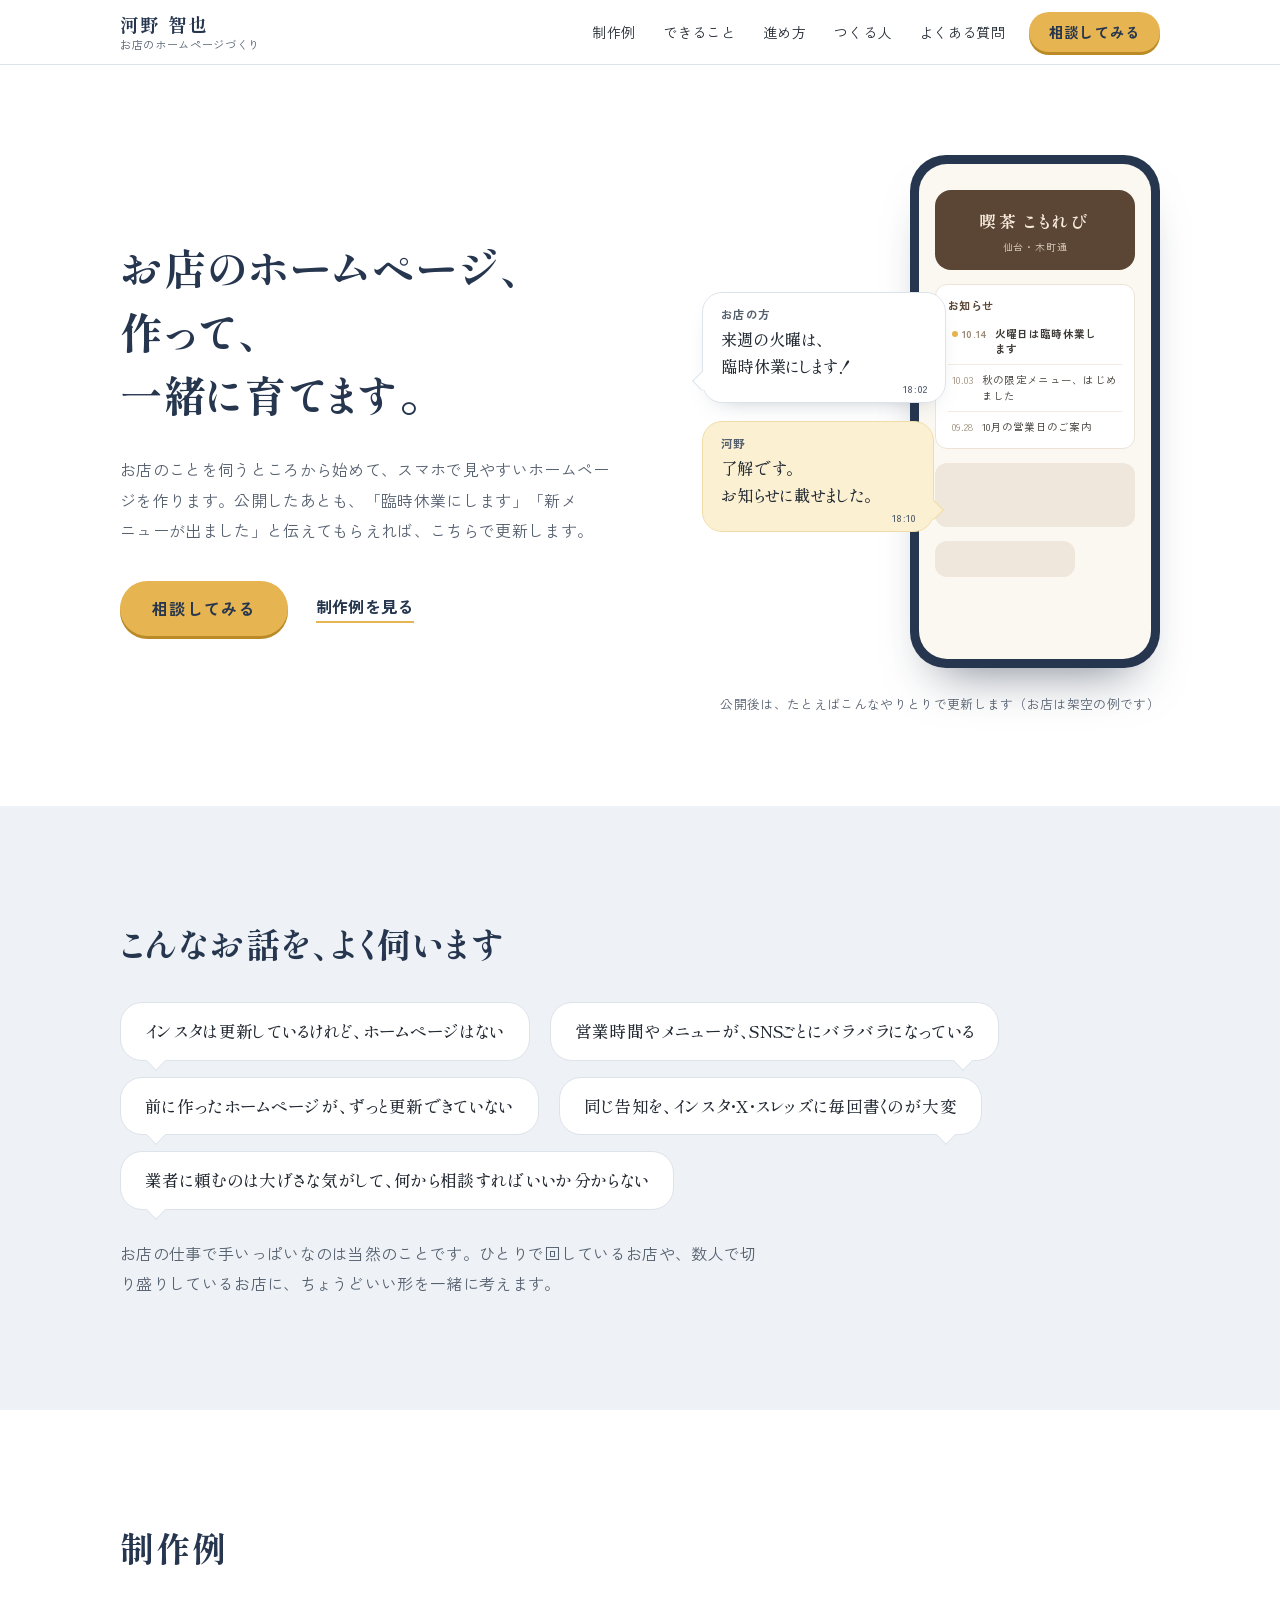
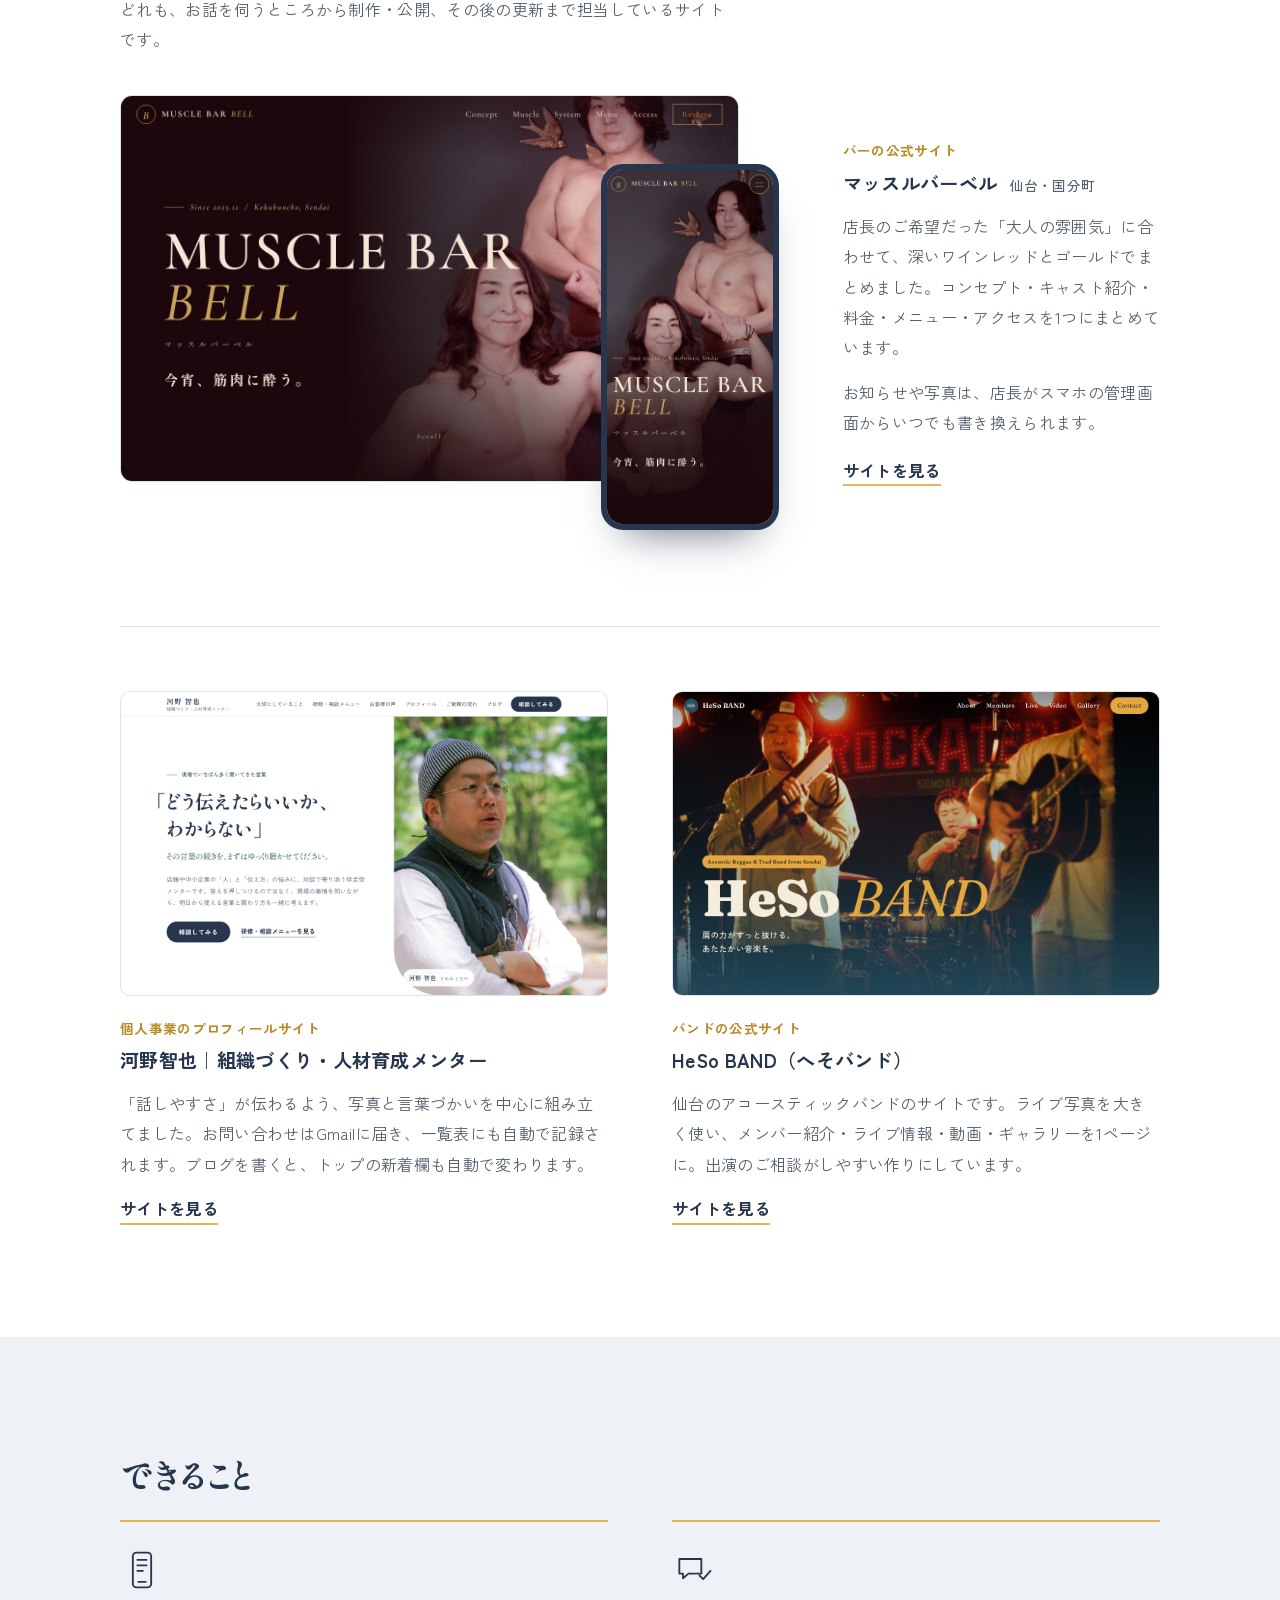
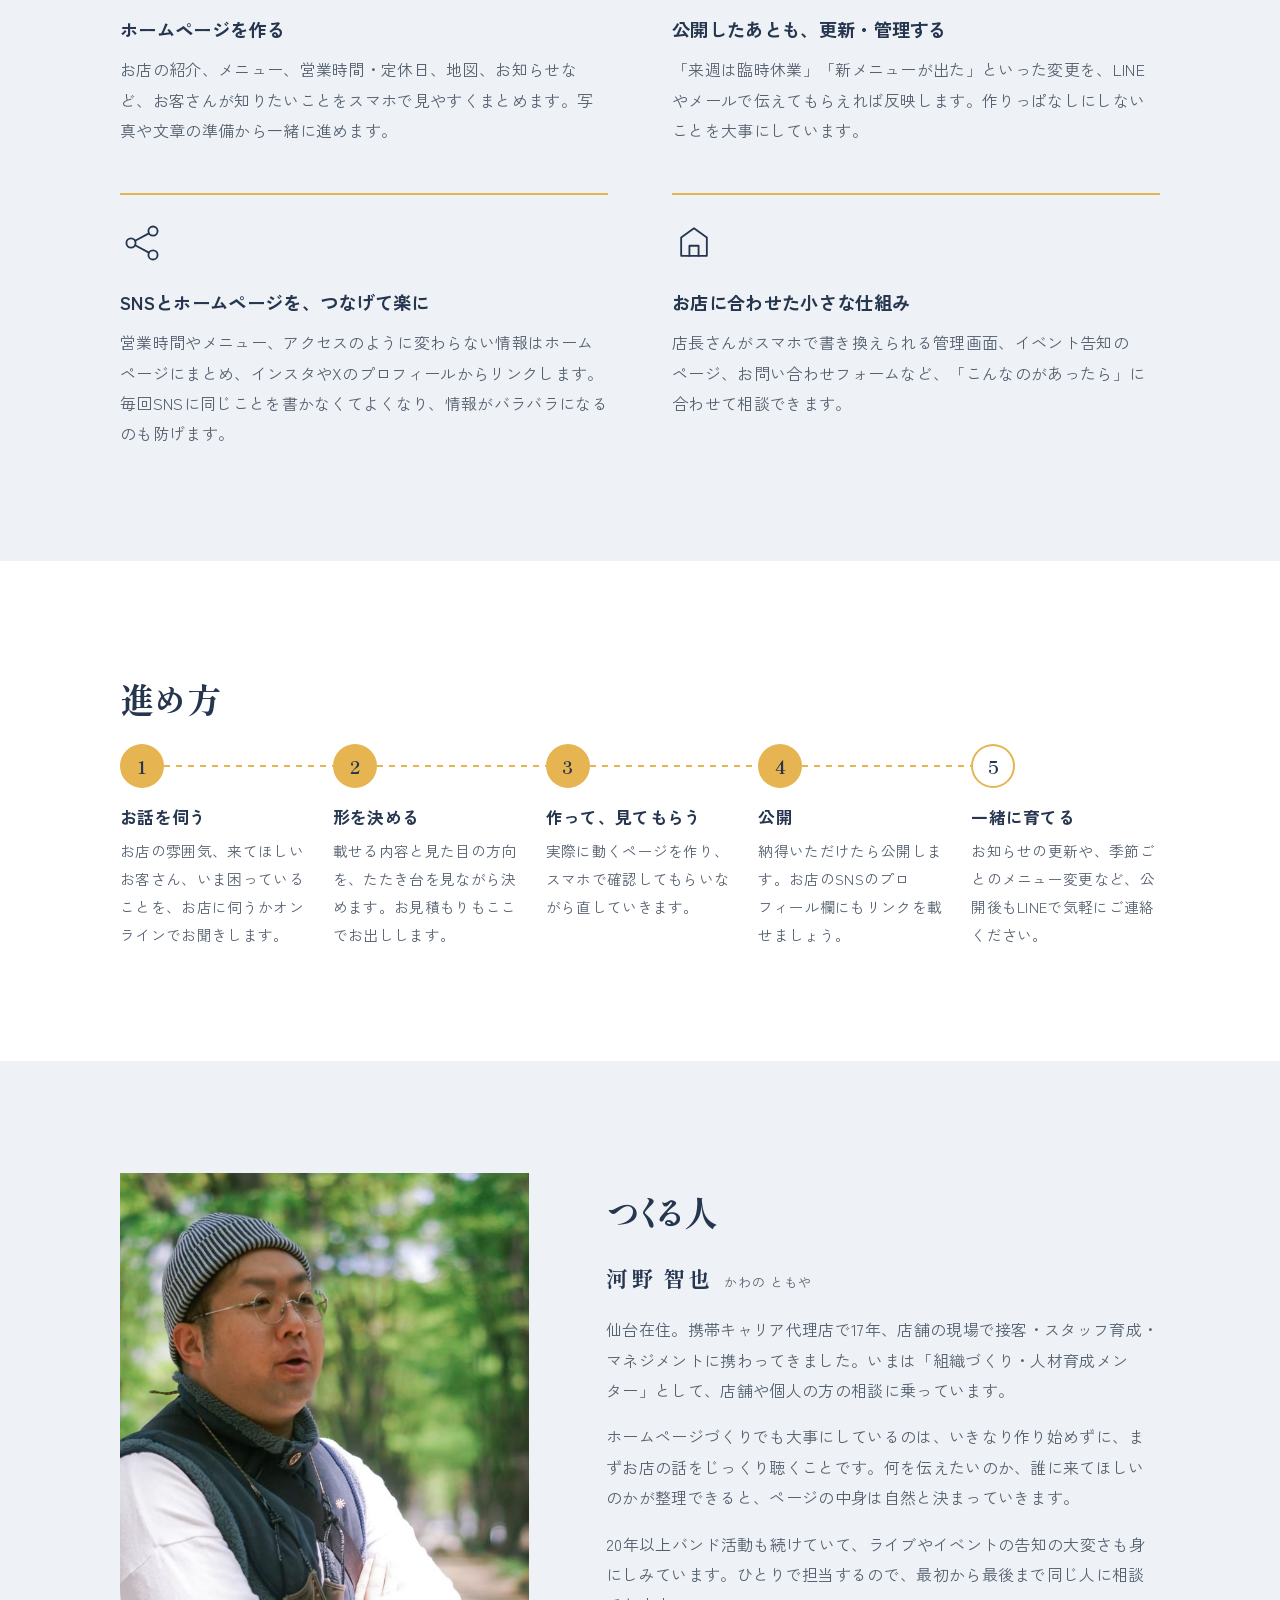
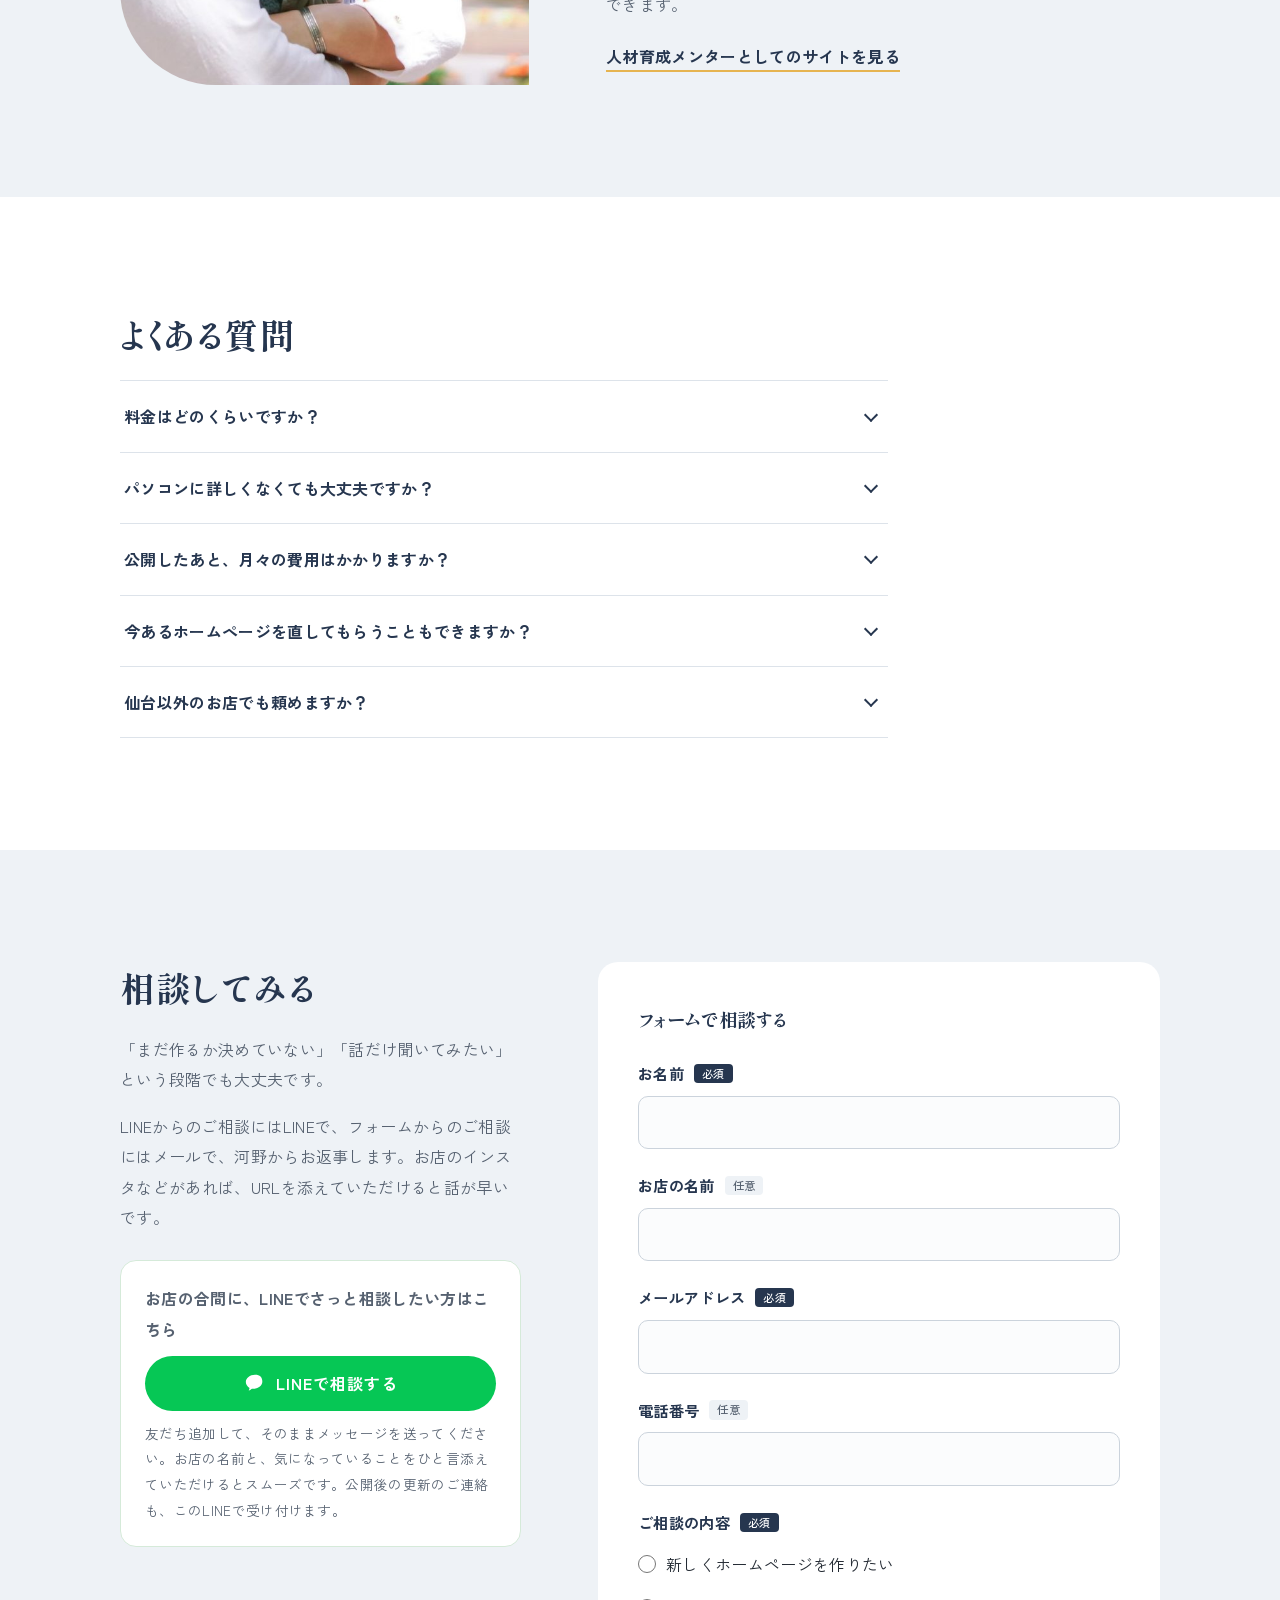
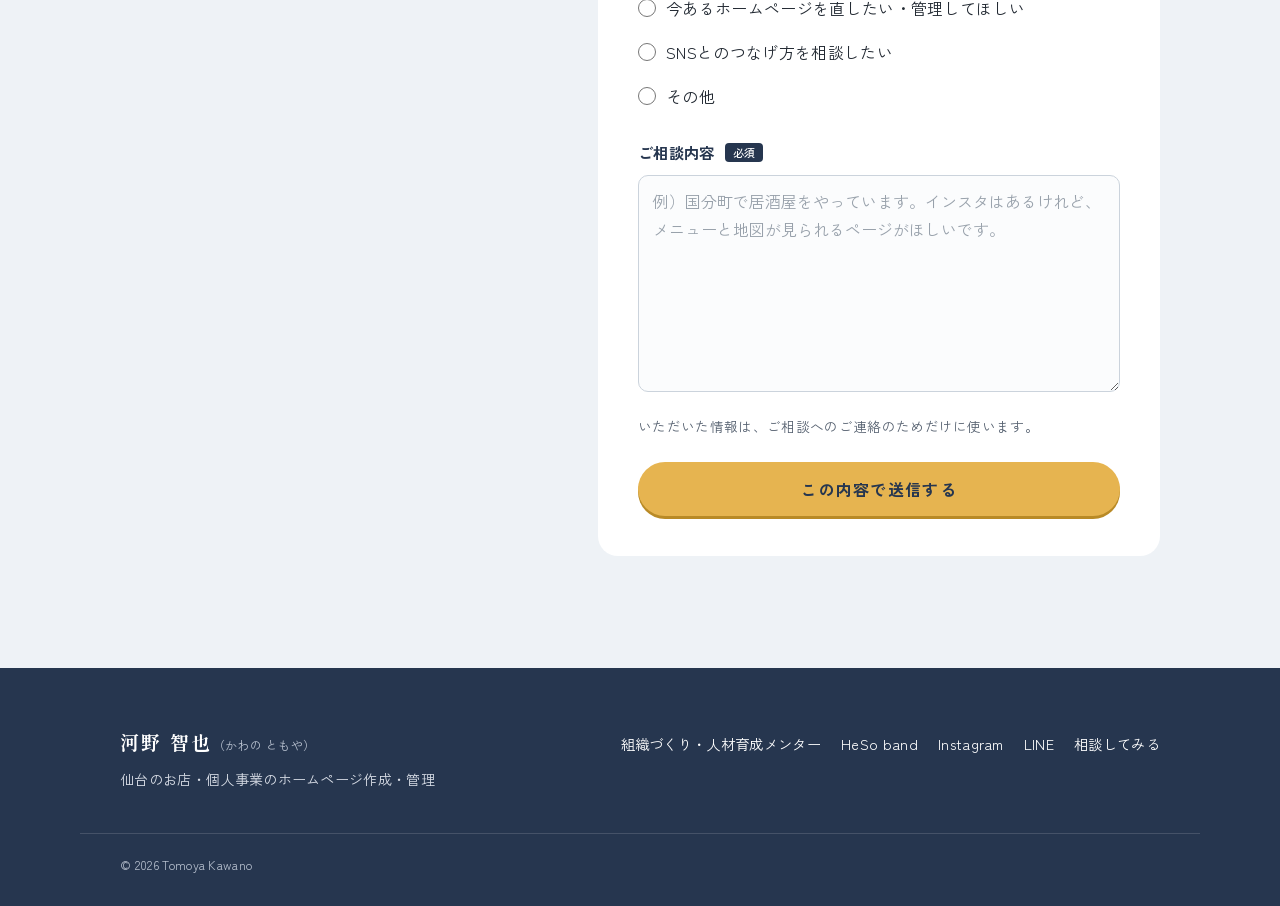
==== commit 485af27f: "「SNS」と「月々の費用」の文言を、実際に提供できる内容に合わせて修正 Co-Authored-By: Claude Opus 5.5 <noreply@anthropic.com> Claude-S" ====
--- a/index.html
+++ b/index.html
@@ -5,7 +5,7 @@
   <meta name="viewport" content="width=device-width, initial-scale=1.0">
   <meta name="theme-color" content="#26364f">
   <title>河野智也｜仙台のお店・個人事業のホームページ作成・管理</title>
-  <meta name="description" content="仙台のお店や個人事業のホームページを、お話を伺うところから作り、公開後の更新・管理まで一緒に続けます。変更はLINEで伝えるだけ。SNSの告知もまとめて楽に。組織づくり・人材育成メンターの河野智也が、ひとりで担当します。">
+  <meta name="description" content="仙台のお店や個人事業のホームページを、お話を伺うところから作り、公開後の更新・管理まで一緒に続けます。変更はLINEで伝えるだけ。ホームページとSNSの情報もそろえます。組織づくり・人材育成メンターの河野智也が、ひとりで担当します。">
 
   <meta property="og:title" content="河野智也｜お店のホームページ、作って、一緒に育てます。">
   <meta property="og:description" content="仙台のお店・個人事業のホームページ作成と、公開後の更新・管理。変更はLINEで伝えるだけです。">
@@ -187,8 +187,8 @@
         </article>
         <article class="service">
           <svg class="service__icon" viewBox="0 0 48 48" aria-hidden="true"><circle cx="12" cy="24" r="5" /><circle cx="36" cy="11" r="5" /><circle cx="36" cy="37" r="5" /><path d="M16.5 21.5l15-8M16.5 26.5l15 8" /></svg>
-          <h3>SNSの告知を、まとめて楽に</h3>
-          <p>ひとつのお知らせを、インスタ・X・スレッズそれぞれに合う文面に整えます。毎回一から考える手間が減り、ホームページとSNSの情報もそろいます。</p>
+          <h3>SNSとホームページを、つなげて楽に</h3>
+          <p>営業時間やメニュー、アクセスのように変わらない情報はホームページにまとめ、インスタやXのプロフィールからリンクします。毎回SNSに同じことを書かなくてよくなり、情報がバラバラになるのも防げます。</p>
         </article>
         <article class="service">
           <svg class="service__icon" viewBox="0 0 48 48" aria-hidden="true"><path d="M10 38V18l14-10 14 10v20z" /><path d="M19 38V27h10v11" /></svg>
@@ -263,8 +263,8 @@
           <p>大丈夫です。写真と、伝えたいことを話していただければ、文章の整理からこちらで進めます。更新したいことも、LINEやメールで伝えていただくだけで構いません。</p>
         </details>
         <details>
-          <summary>サーバー代などの月々の費用はかかりますか？</summary>
-          <p>このサイトと同じ仕組み（GitHub と Cloudflare などの無料枠）を使えば、表示するためのサーバー代はかからずに公開できます。お店専用のアドレス（独自ドメイン）を使う場合は、その費用が別にかかります。</p>
+          <summary>公開したあと、月々の費用はかかりますか？</summary>
+          <p>公開後の更新・管理をどのくらいお任せいただくか、お店専用のアドレス（独自ドメイン）を使うかどうかなどで変わります。作るときの費用とあわせて、ご予算に合わせた形をご提案します。</p>
         </details>
         <details>
           <summary>今あるホームページを直してもらうこともできますか？</summary>
@@ -316,7 +316,7 @@
           <legend>ご相談の内容<span class="req">必須</span></legend>
           <label class="choice"><input type="radio" name="topic" value="HP：新しく作りたい" required> 新しくホームページを作りたい</label>
           <label class="choice"><input type="radio" name="topic" value="HP：今のサイトの更新・管理"> 今あるホームページを直したい・管理してほしい</label>
-          <label class="choice"><input type="radio" name="topic" value="HP：SNSの告知について"> SNSの告知について相談したい</label>
+          <label class="choice"><input type="radio" name="topic" value="HP：SNSとのつなげ方について"> SNSとのつなげ方を相談したい</label>
           <label class="choice"><input type="radio" name="topic" value="HP：その他"> その他</label>
         </fieldset>
         <div class="field">
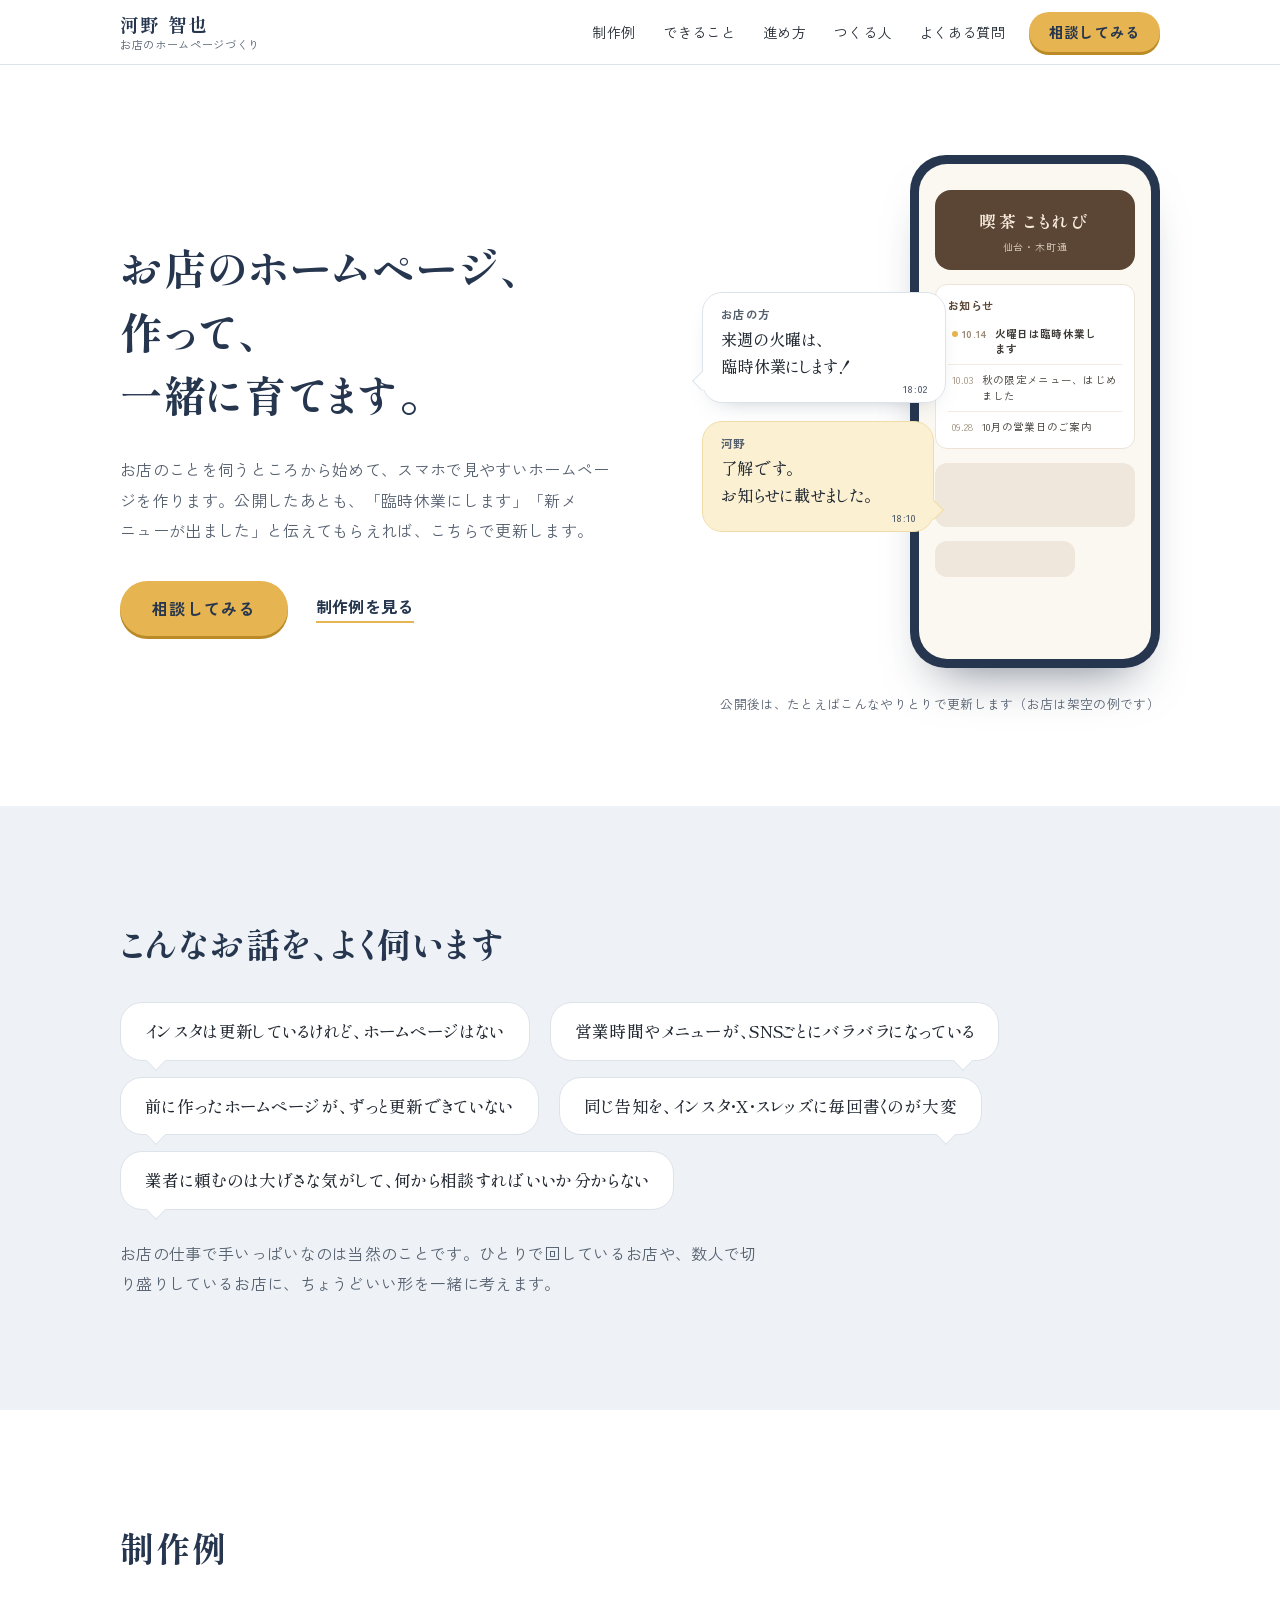
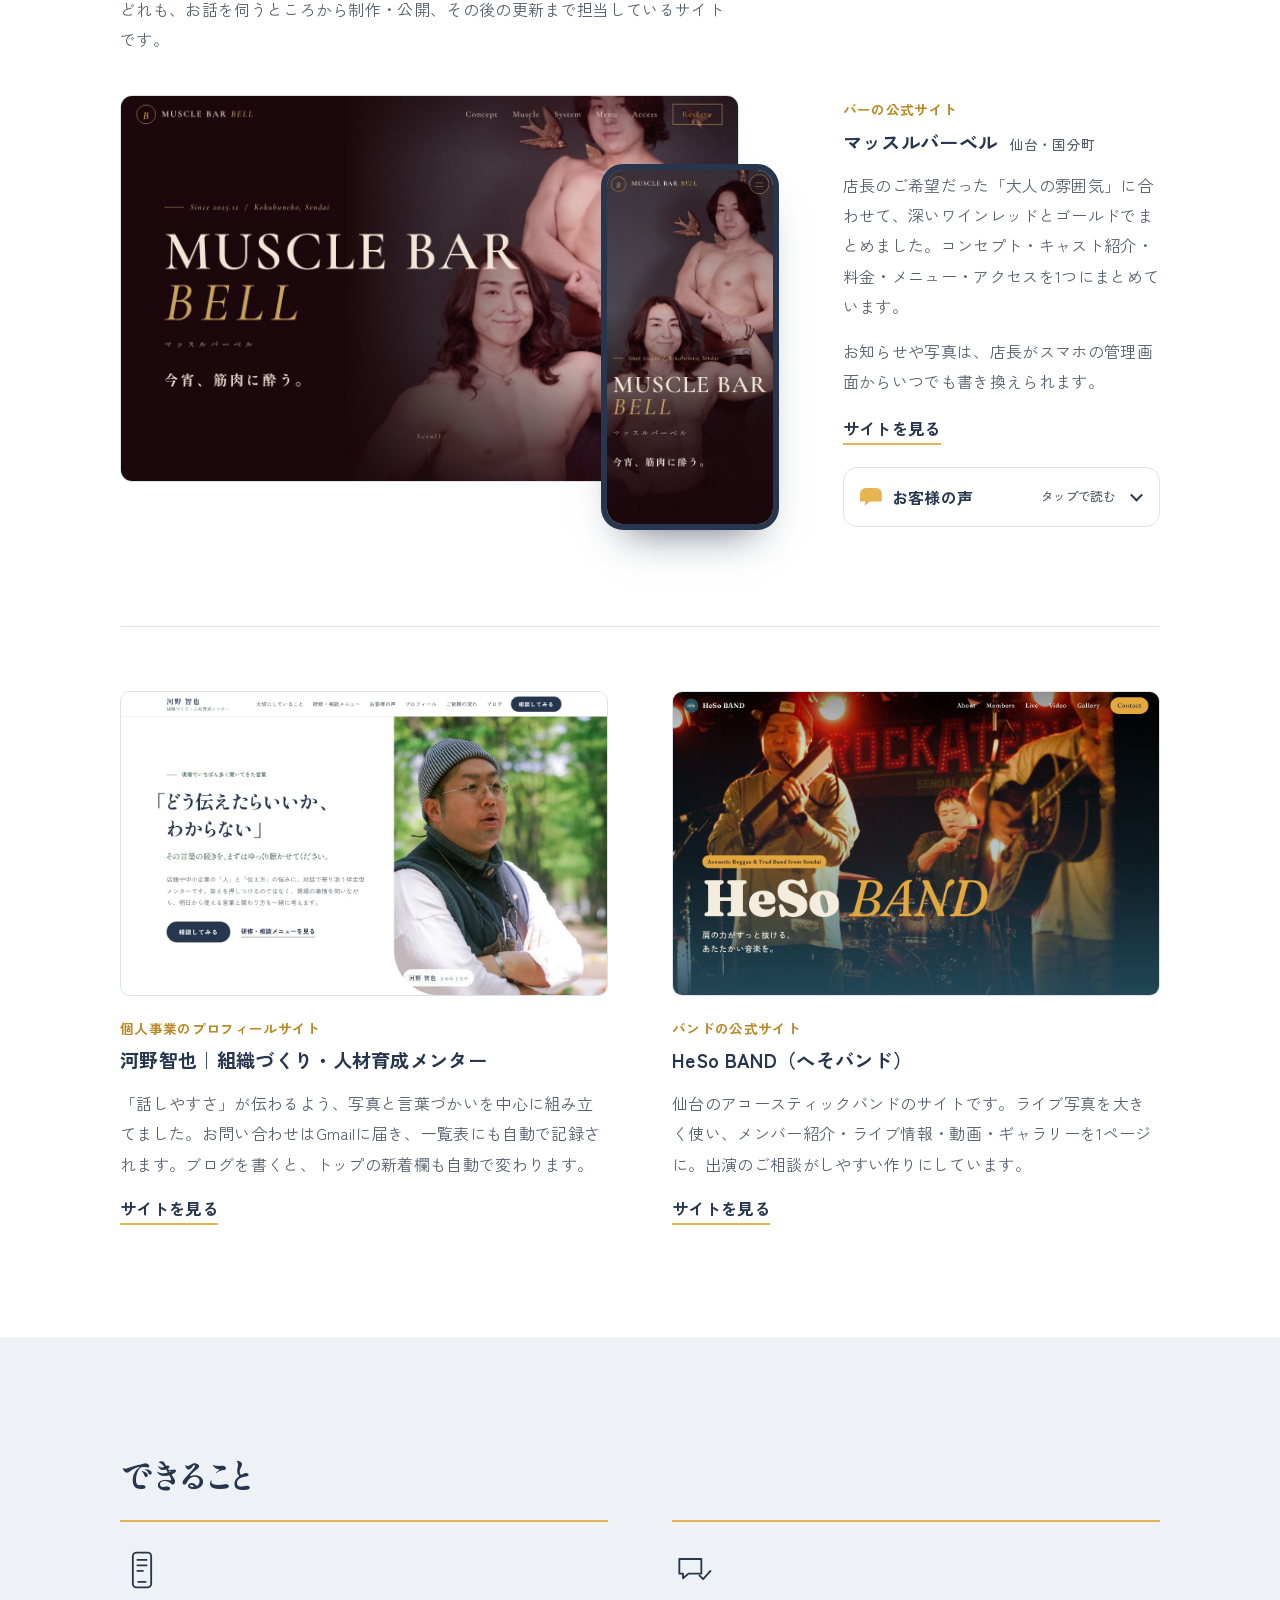
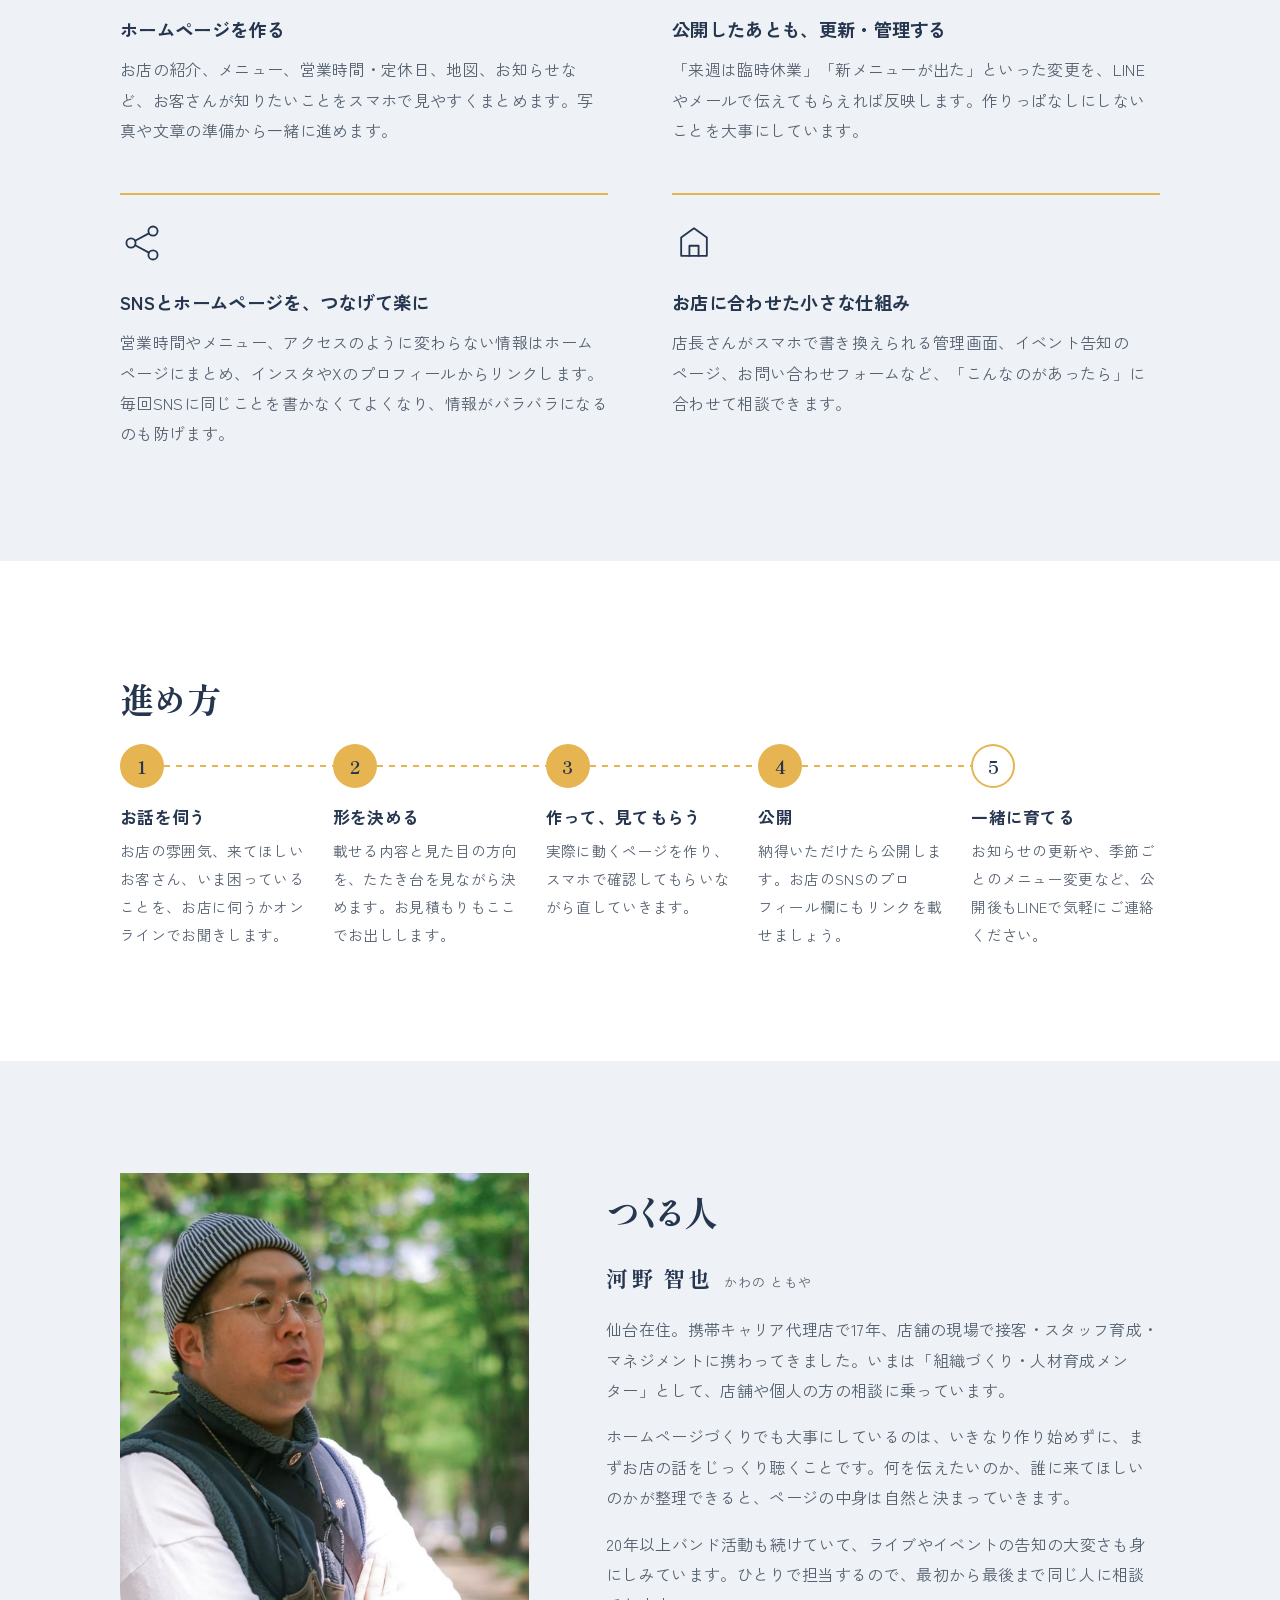
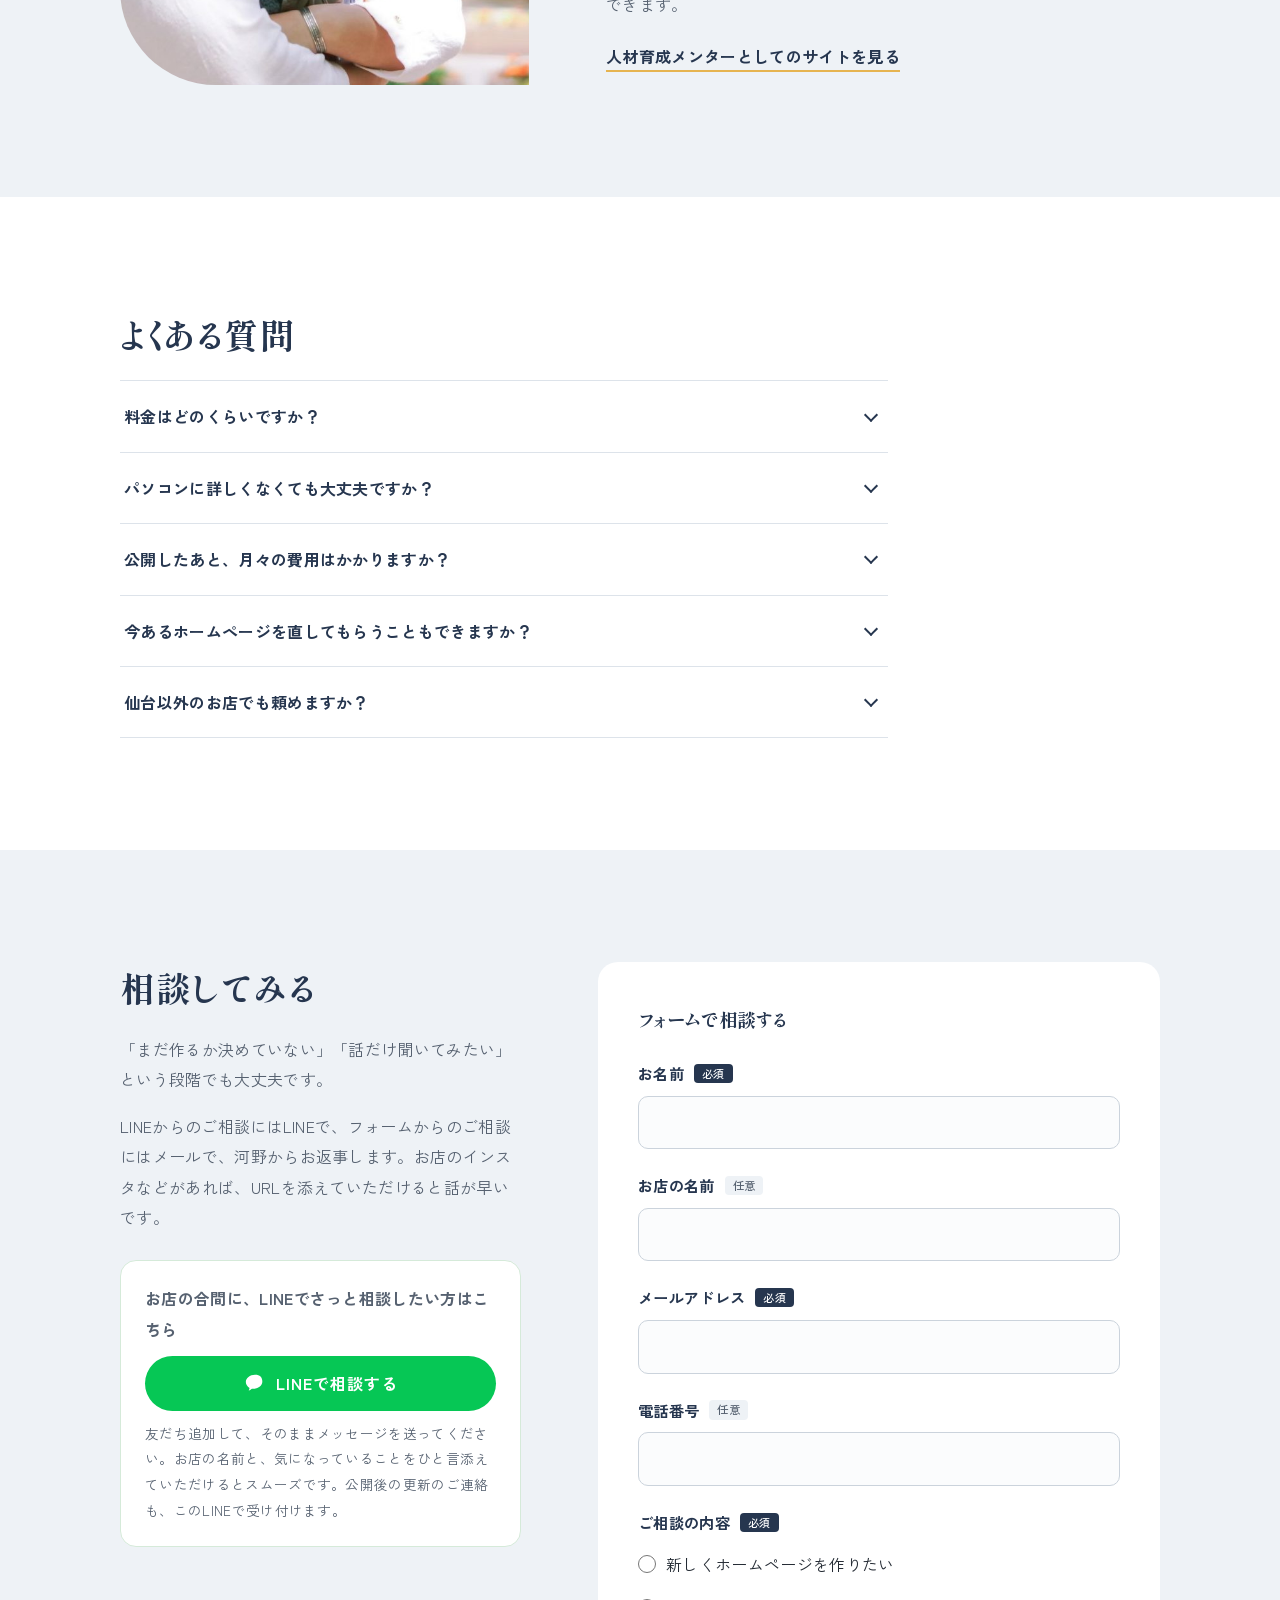
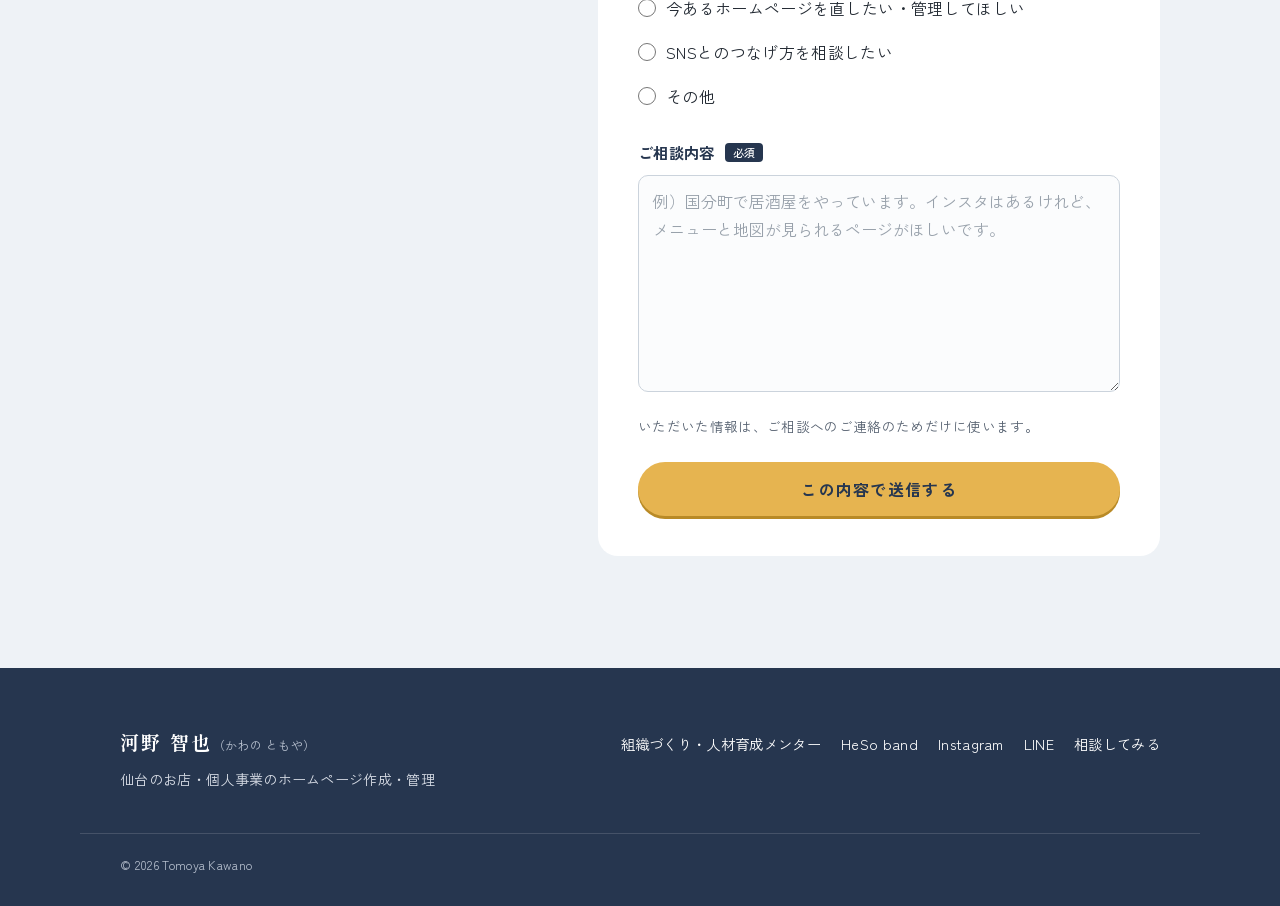
==== commit c45887ce: "制作例のマッスルバーベルに「お客様の声」(クリックで開く)を追加 Co-Authored-By: Claude Opus 5.5 <noreply@anthropic.com> Claude-Sess" ====
--- a/index.html
+++ b/index.html
@@ -19,6 +19,7 @@
   <link href="https://fonts.googleapis.com/css2?family=Shippori+Mincho+B1:wght@500;700&family=Zen+Kaku+Gothic+New:wght@400;500;700&display=swap" rel="stylesheet">
   <link rel="stylesheet" href="style.css">
   <link rel="stylesheet" href="line.css">
+  <link rel="stylesheet" href="voice-card.css">
 </head>
 <body>
 
@@ -140,6 +141,25 @@
           <p>店長のご希望だった「大人の雰囲気」に合わせて、深いワインレッドとゴールドでまとめました。コンセプト・キャスト紹介・料金・メニュー・アクセスを1つにまとめています。</p>
           <p>お知らせや写真は、店長がスマホの管理画面からいつでも書き換えられます。</p>
           <a class="text-link" href="https://musclebar-bell.pages.dev/" target="_blank" rel="noopener">サイトを見る</a>
+
+          <!-- お客様の声（2026年10月 フォームでいただいた回答。掲載の同意あり） -->
+          <details class="work-voice">
+            <summary>お客様の声<span class="work-voice__hint">タップで読む</span></summary>
+            <div class="work-voice__body">
+              <dl>
+                <div>
+                  <dt>河野に頼もうと思った理由</dt>
+                  <dd>ヘソバンドのホームページの雰囲気と、以前、河野さんの自伝を見た時に言葉の言い回しが個人的に好きで、自分のイメージに近く、作ってもらいました。</dd>
+                </div>
+                <div>
+                  <dt>作ってみて変わったこと</dt>
+                  <dd>お客様が僕らのことを見つけやすくなり、よりお店を知ってもらえるきっかけになりました。</dd>
+                </div>
+              </dl>
+              <p class="work-voice__thanks"><span class="nb">河野さん</span><span class="nb">ありがとうございまっする</span></p>
+              <p class="work-voice__who">マッスルバーベル　大友 徹也 様</p>
+            </div>
+          </details>
         </div>
       </article>
 
--- a/voice-card.css
+++ b/voice-card.css
@@ -0,0 +1,68 @@
+/* ------------------------------------------------------------
+   制作例の「お客様の声」（クリックで開く）
+   ※ style.css の色・フォントの設定をそのまま使っています
+------------------------------------------------------------ */
+.work-voice {
+  margin-top: 22px;
+  border: 1px solid var(--line);
+  border-radius: 14px;
+  background: var(--paper);
+}
+.work-voice summary {
+  list-style: none;
+  cursor: pointer;
+  display: flex;
+  align-items: center;
+  gap: 10px;
+  padding: 14px 44px 14px 16px;
+  position: relative;
+  font-weight: 700;
+  color: var(--navy);
+}
+.work-voice summary::-webkit-details-marker { display: none; }
+/* 吹き出しのしるし */
+.work-voice summary::before {
+  content: "";
+  flex: none;
+  width: 22px;
+  height: 18px;
+  border-radius: 6px;
+  background: var(--mustard);
+  clip-path: polygon(0 0, 100% 0, 100% 75%, 45% 75%, 22% 100%, 25% 75%, 0 75%);
+}
+.work-voice summary::after {
+  content: "";
+  position: absolute; right: 18px; top: 50%;
+  width: 9px; height: 9px;
+  border-right: 2px solid var(--navy); border-bottom: 2px solid var(--navy);
+  transform: translateY(-70%) rotate(45deg);
+  transition: transform 0.2s;
+}
+.work-voice[open] summary::after { transform: translateY(-30%) rotate(-135deg); }
+.work-voice summary:hover { background: var(--mustard-soft); border-radius: 14px; }
+.work-voice__hint { margin-left: auto; font-size: 0.78rem; font-weight: 500; color: var(--ink-soft); }
+
+.work-voice__body { padding: 4px 20px 20px; }
+.work-voice__body dl { display: grid; gap: 14px; margin: 0; }
+.work-voice__body dt {
+  font-size: 0.8rem;
+  font-weight: 700;
+  color: var(--mustard-deep);
+}
+.work-voice__body dd { margin: 2px 0 0; color: var(--ink); line-height: 1.9; }
+.work-voice__thanks {
+  margin-top: 16px;
+  padding: 10px 14px;
+  border-radius: 10px;
+  background: var(--mustard-soft);
+  font-family: var(--font-head);
+  font-weight: 700;
+  color: var(--navy);
+}
+.work-voice__who {
+  margin-top: 12px;
+  text-align: right;
+  font-size: 0.85rem;
+  color: var(--ink-soft);
+}
+.work-voice__thanks .nb { display: inline-block; }
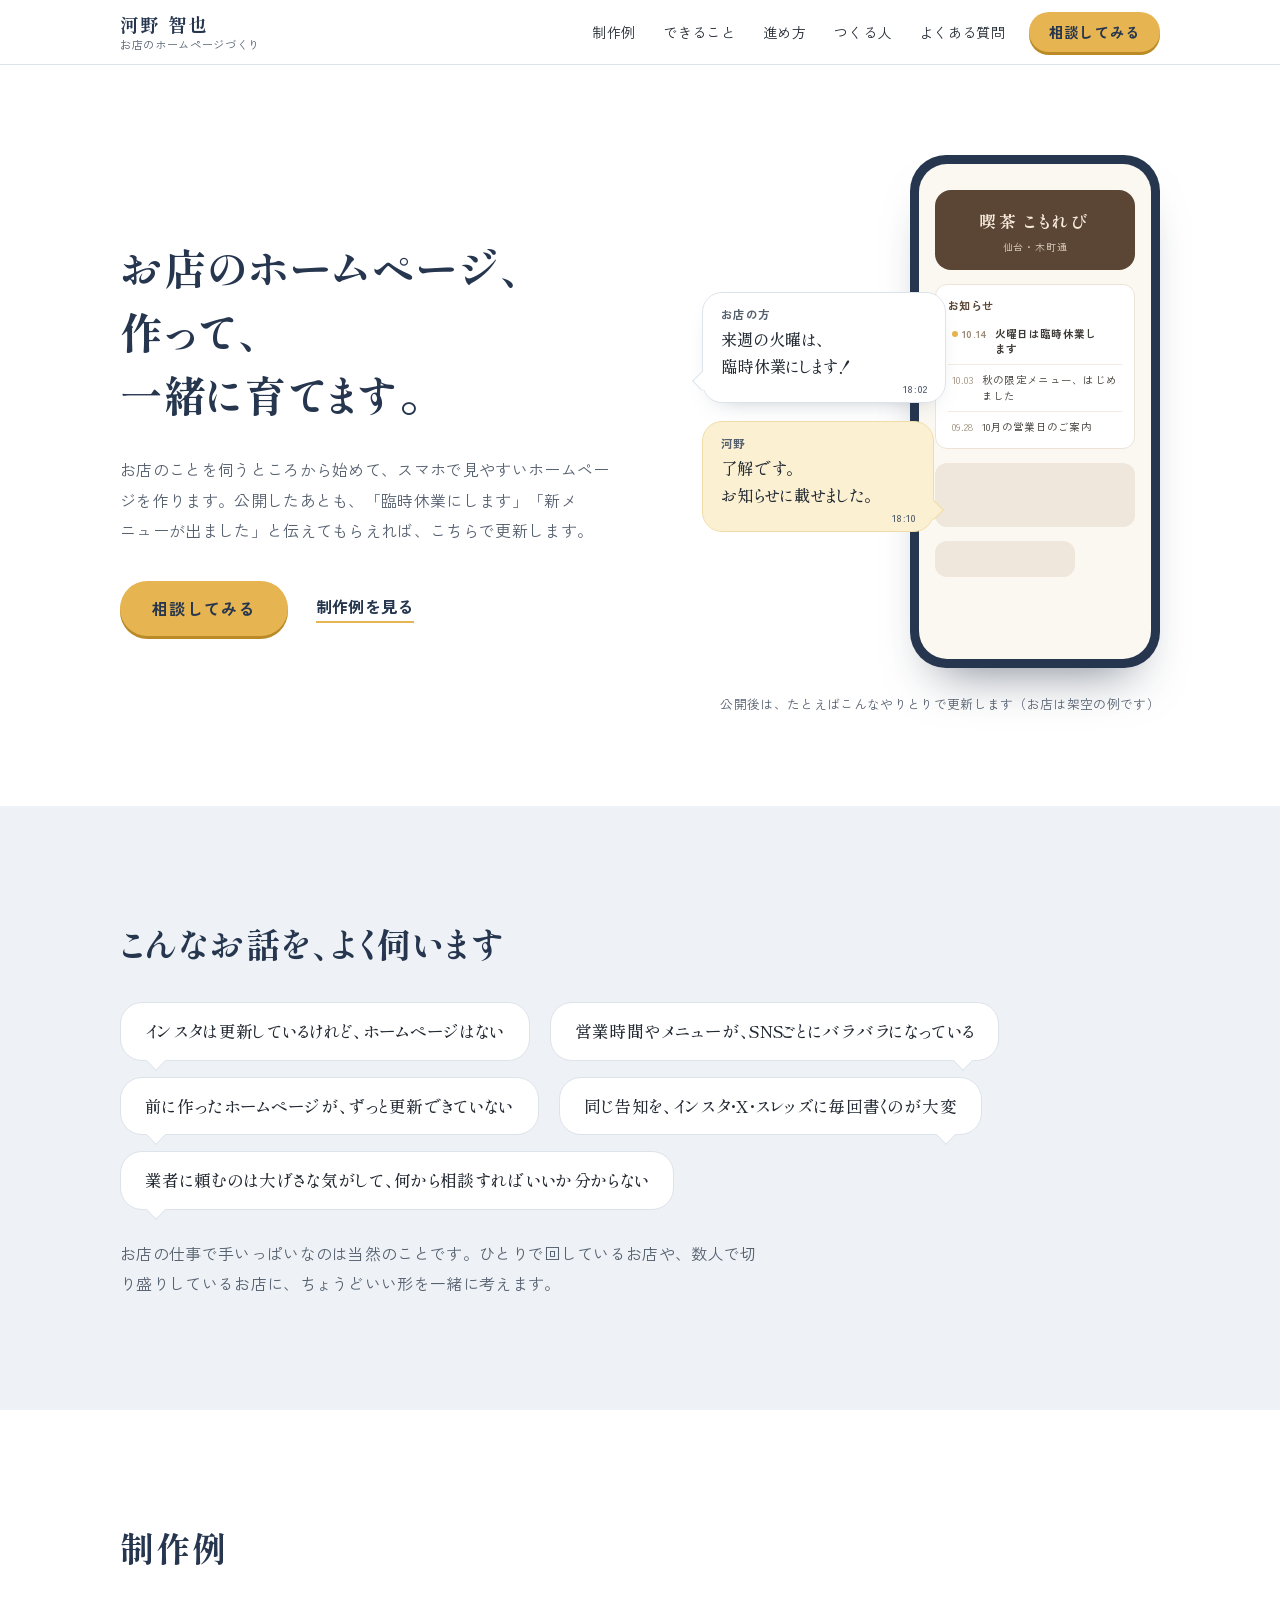
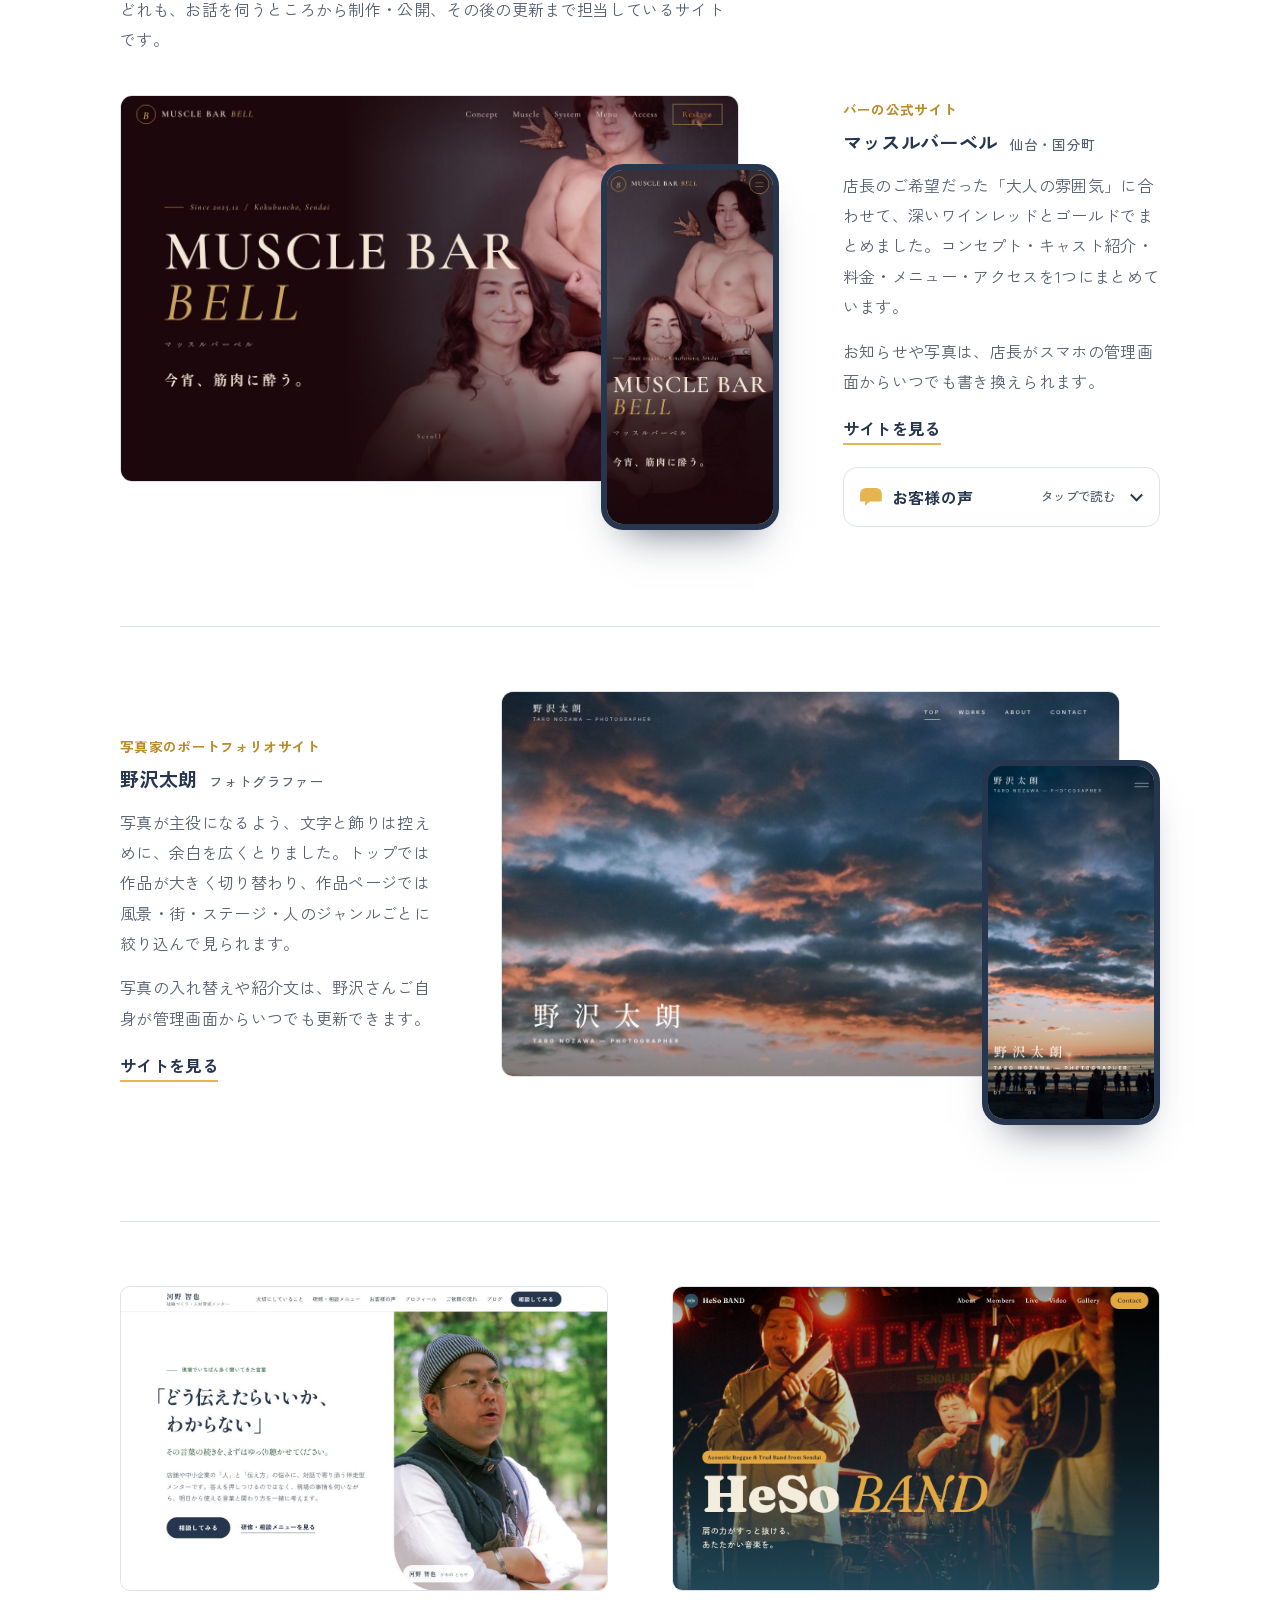
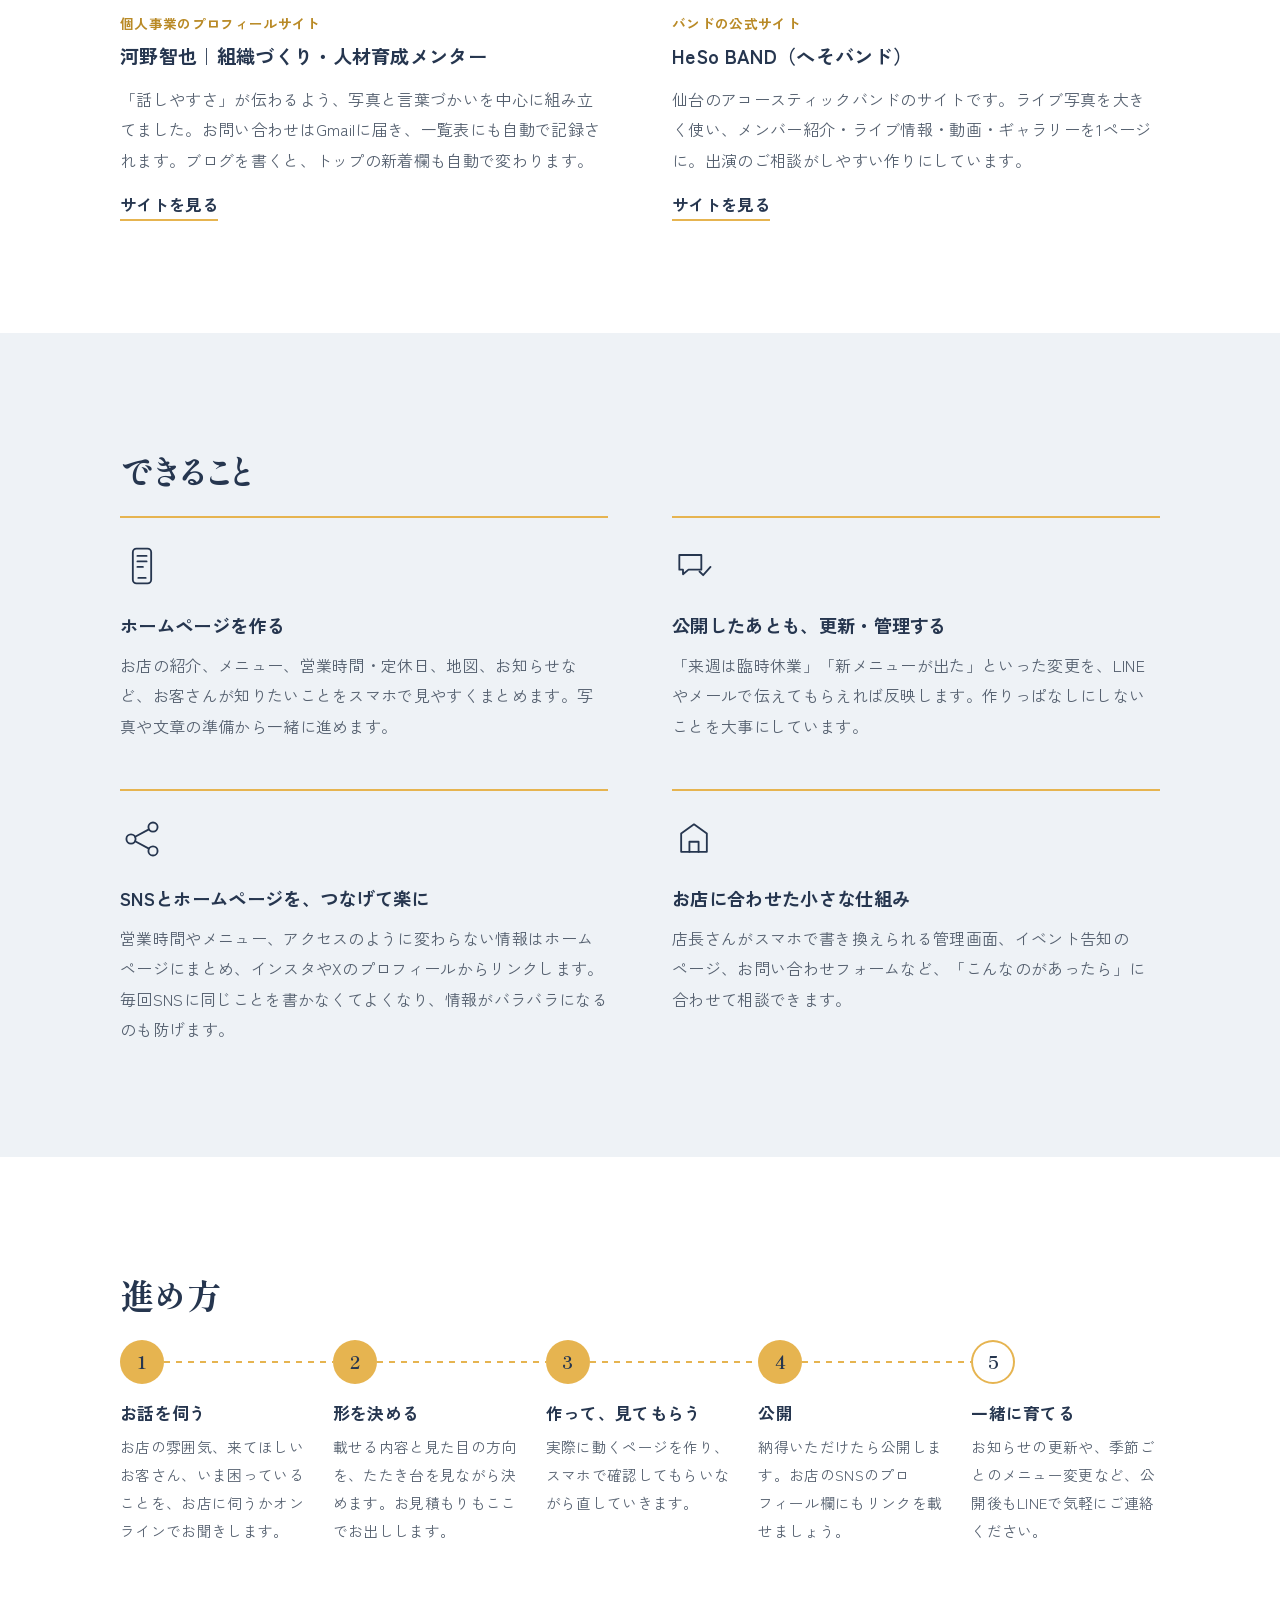
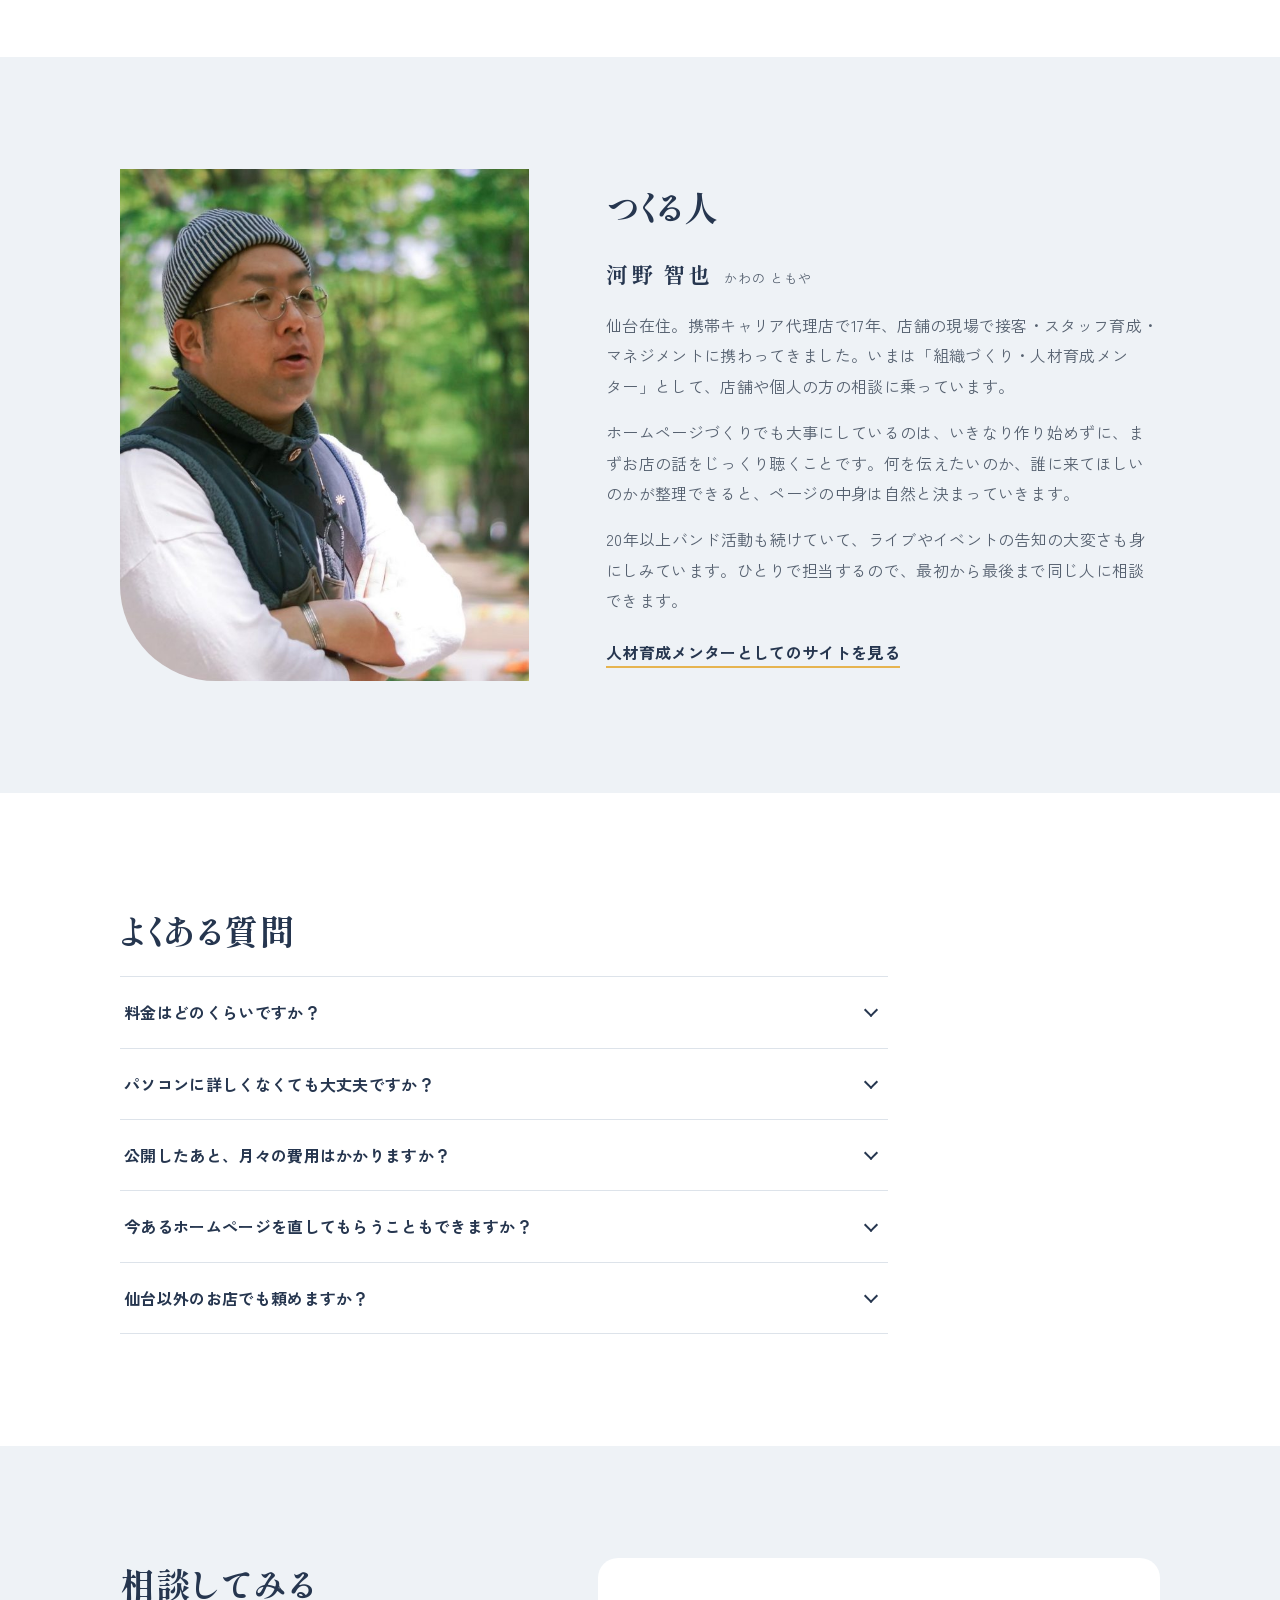
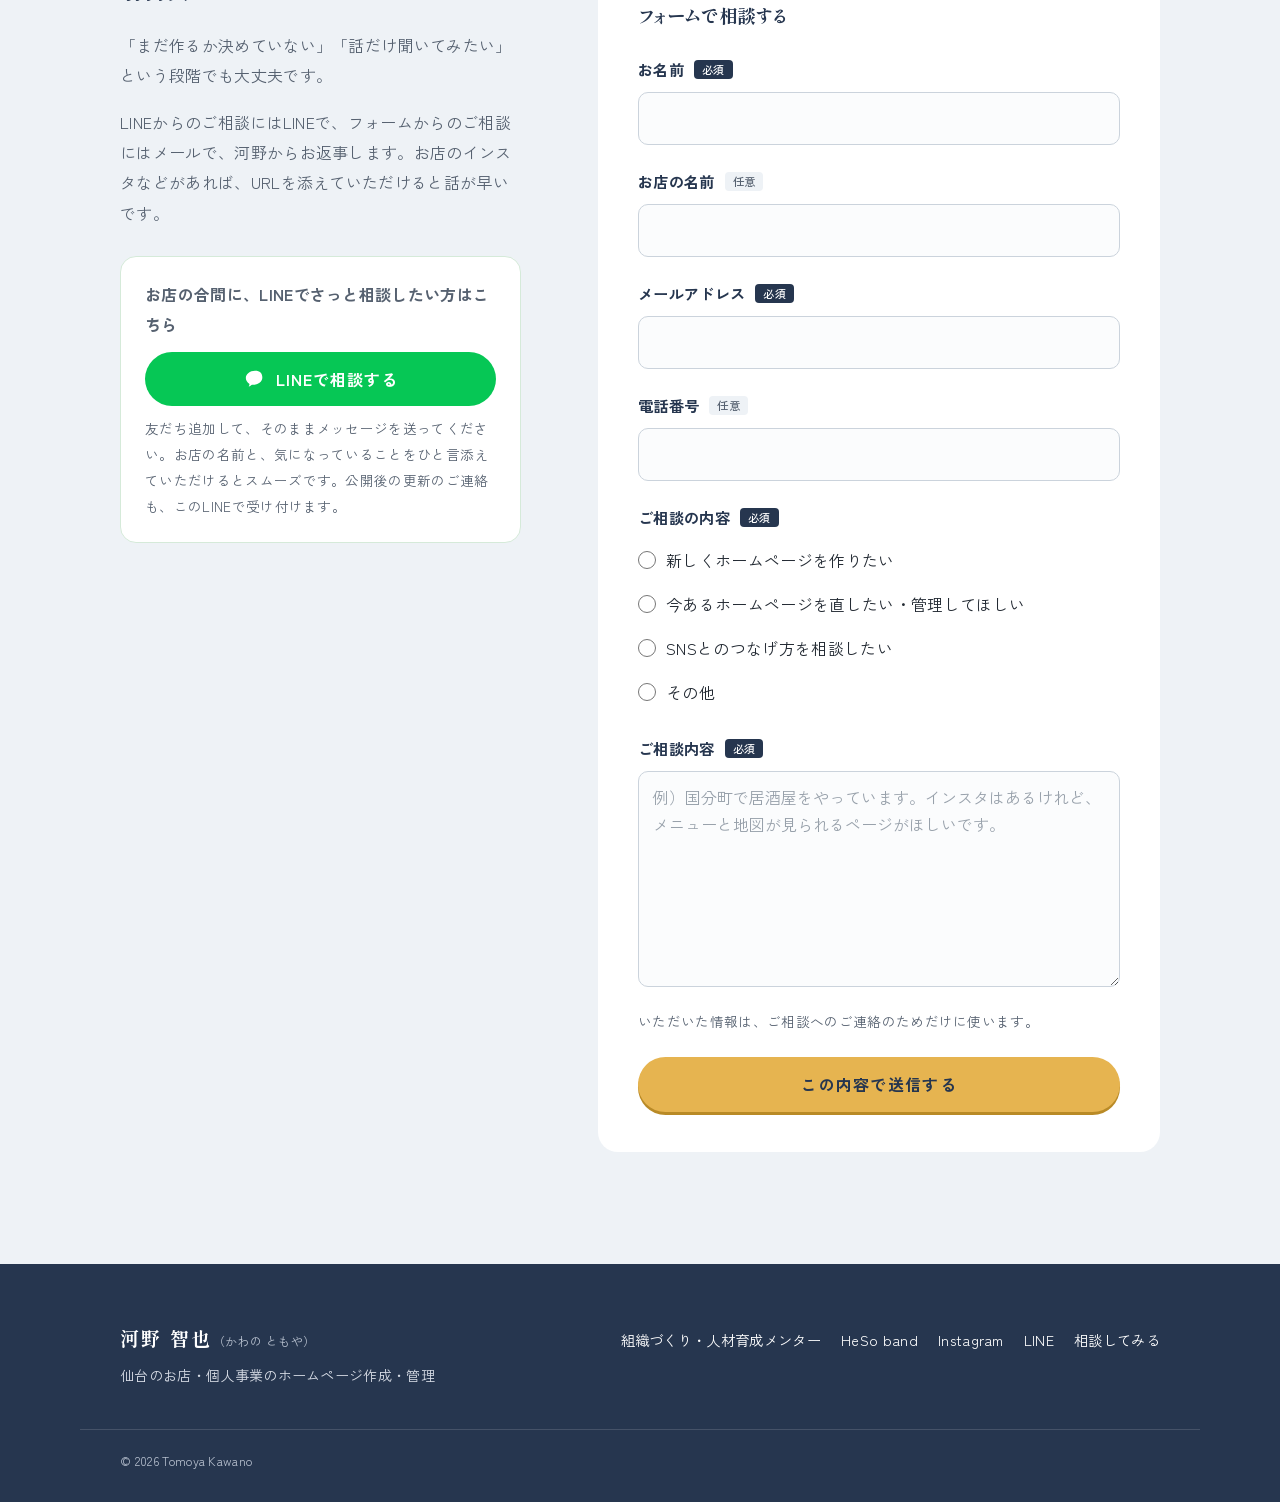
==== commit f67f9fd8: "制作例にフォトグラファー野沢太朗さんのサイトを追加、お客様の声フォームを個人の方にも答えやすく - 野沢太朗さんのポートフォリオサイトを、写真左右反転の大きな制作例として追加 - voice.html" ====
--- a/index.html
+++ b/index.html
@@ -20,6 +20,7 @@
   <link rel="stylesheet" href="style.css">
   <link rel="stylesheet" href="line.css">
   <link rel="stylesheet" href="voice-card.css">
+  <link rel="stylesheet" href="works-layout.css">
 </head>
 <body>
 
@@ -123,7 +124,7 @@
   </section>
 
   <!-- ========================================
-       制作例（1件を大きく、残りを並べて）
+       制作例（お客様のサイトを大きく左右交互に、自分のサイトを並べて）
   ======================================== -->
   <section class="section" id="works" aria-labelledby="works-title">
     <div class="section__inner">
@@ -163,6 +164,20 @@
         </div>
       </article>
 
+      <article class="feature-work feature-work--reverse">
+        <a class="feature-work__shots" href="https://taro-nozawa.pages.dev/" target="_blank" rel="noopener" aria-label="フォトグラファー野沢太朗さんのサイトを開く">
+          <img class="feature-work__pc" src="image/works-nozawa-pc.jpg" alt="フォトグラファー野沢太朗さんのサイトのトップページ（パソコン表示）" width="1280" height="800" loading="lazy">
+          <img class="feature-work__sp" src="image/works-nozawa-sp.jpg" alt="" width="780" height="1600" loading="lazy">
+        </a>
+        <div class="feature-work__body">
+          <p class="work-kind">写真家のポートフォリオサイト</p>
+          <h3 class="work-name">野沢太朗<span>フォトグラファー</span></h3>
+          <p>写真が主役になるよう、文字と飾りは控えめに、余白を広くとりました。トップでは作品が大きく切り替わり、作品ページでは風景・街・ステージ・人のジャンルごとに絞り込んで見られます。</p>
+          <p>写真の入れ替えや紹介文は、野沢さんご自身が管理画面からいつでも更新できます。</p>
+          <a class="text-link" href="https://taro-nozawa.pages.dev/" target="_blank" rel="noopener">サイトを見る</a>
+        </div>
+      </article>
+
       <div class="works">
         <article class="work">
           <a class="work__shot" href="https://heso710soul-ctrl.github.io/kawano-training-profile/" target="_blank" rel="noopener" aria-label="河野智也 組織づくり・人材育成メンターのサイトを開く">
--- a/works-layout.css
+++ b/works-layout.css
@@ -0,0 +1,16 @@
+/* ============================================================
+   制作例の並べ方（2件目以降の大きな制作例）
+   .feature-work--reverse をつけると、写真が右・説明が左になります。
+   （スマホ画面の重なりは右下のまま。左下に置くとサイト名に重なるため）
+   スマホ幅では1列に戻ります。
+   ============================================================ */
+.feature-work + .feature-work {
+  padding-top: clamp(40px, 6vw, 64px);
+  border-top: 1px solid var(--line);
+}
+
+@media (min-width: 861px) {
+  .feature-work--reverse { grid-template-columns: minmax(0, 0.65fr) minmax(0, 1.35fr); }
+  .feature-work--reverse .feature-work__shots { order: 2; }
+  .feature-work--reverse .feature-work__body { order: 1; }
+}
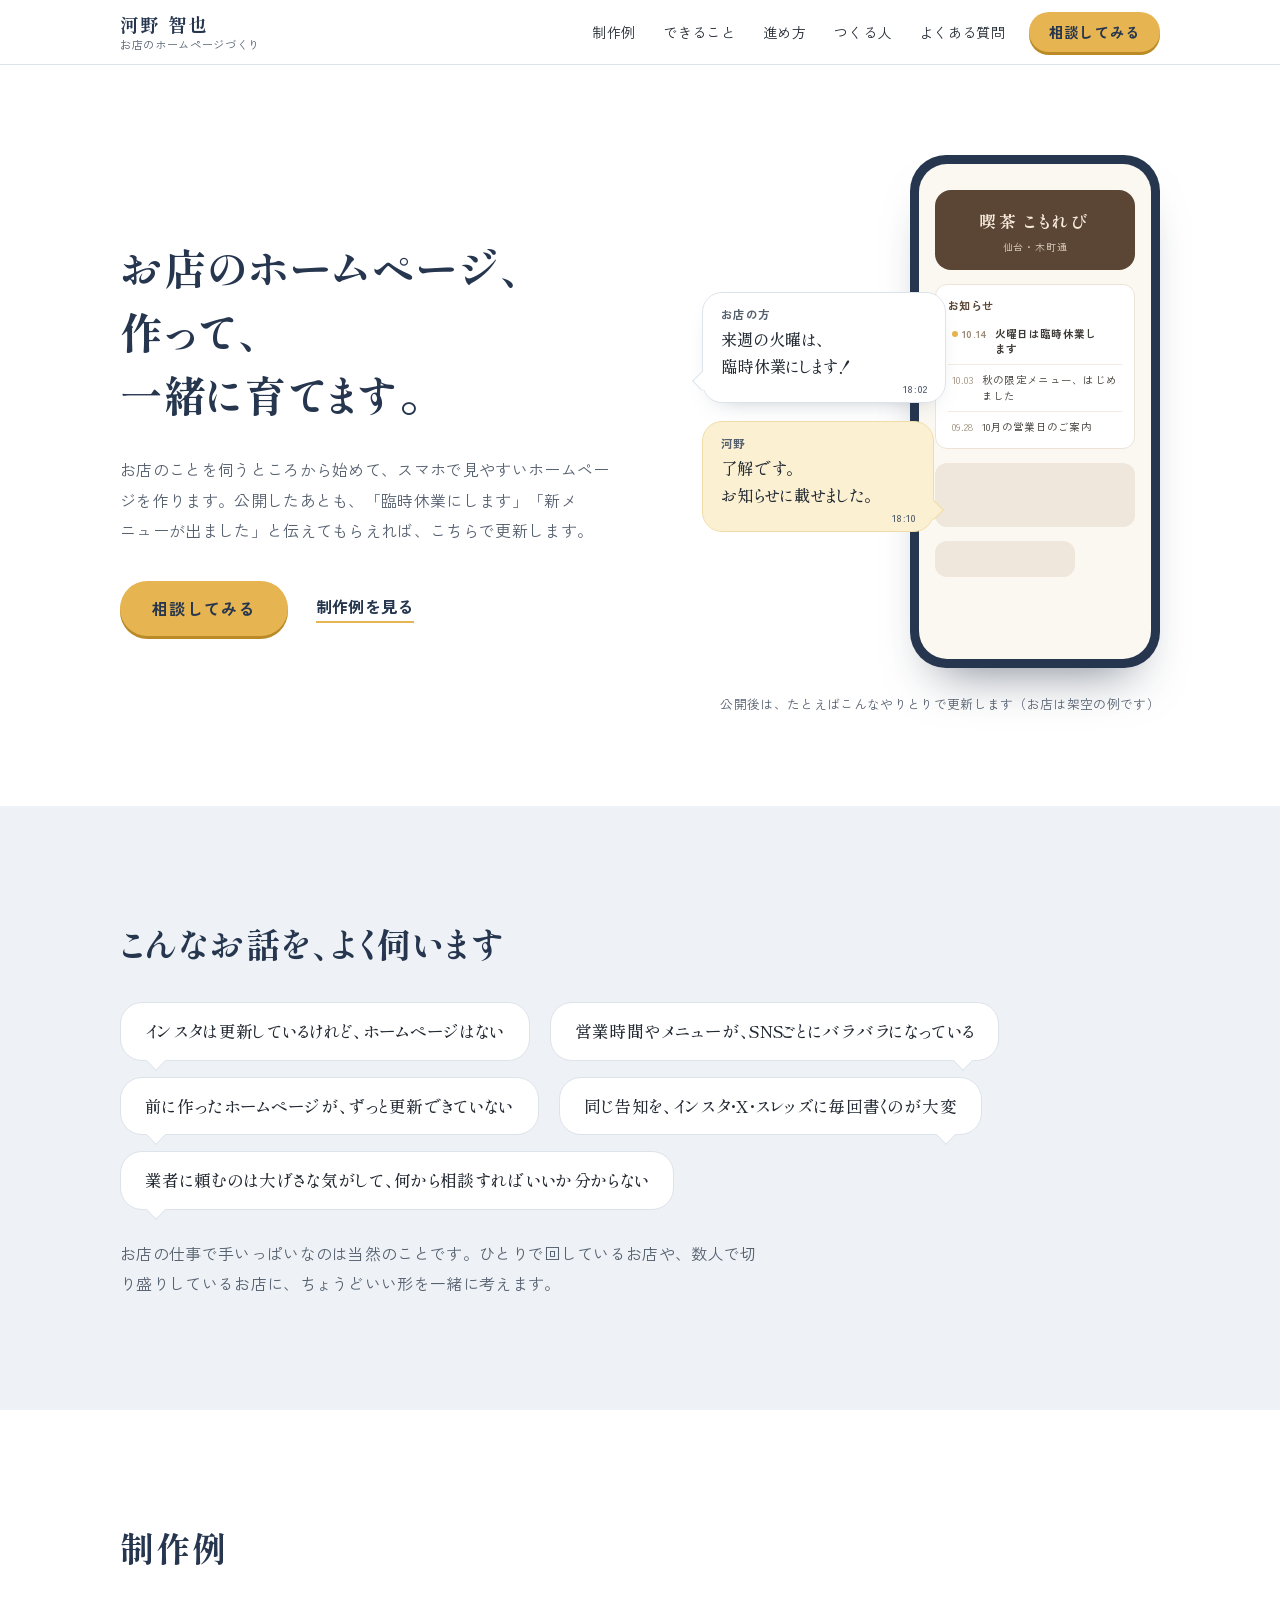
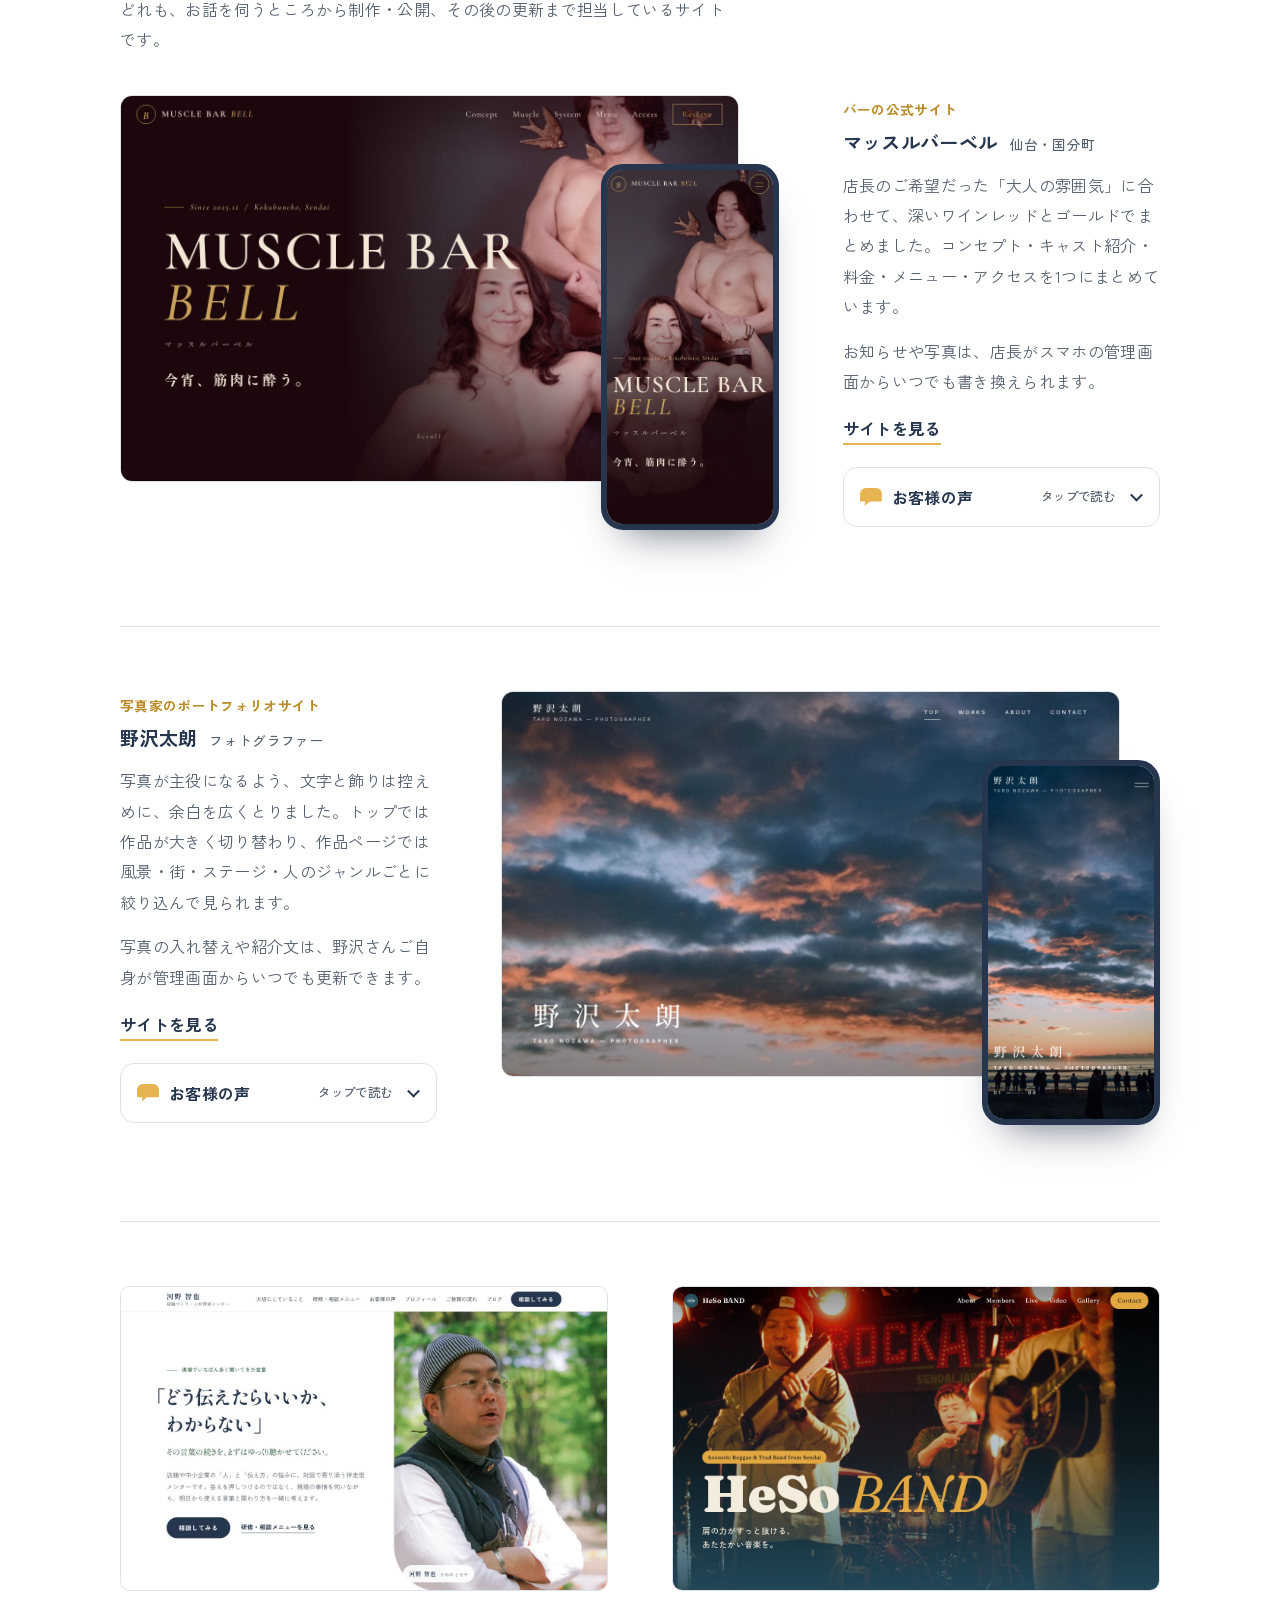
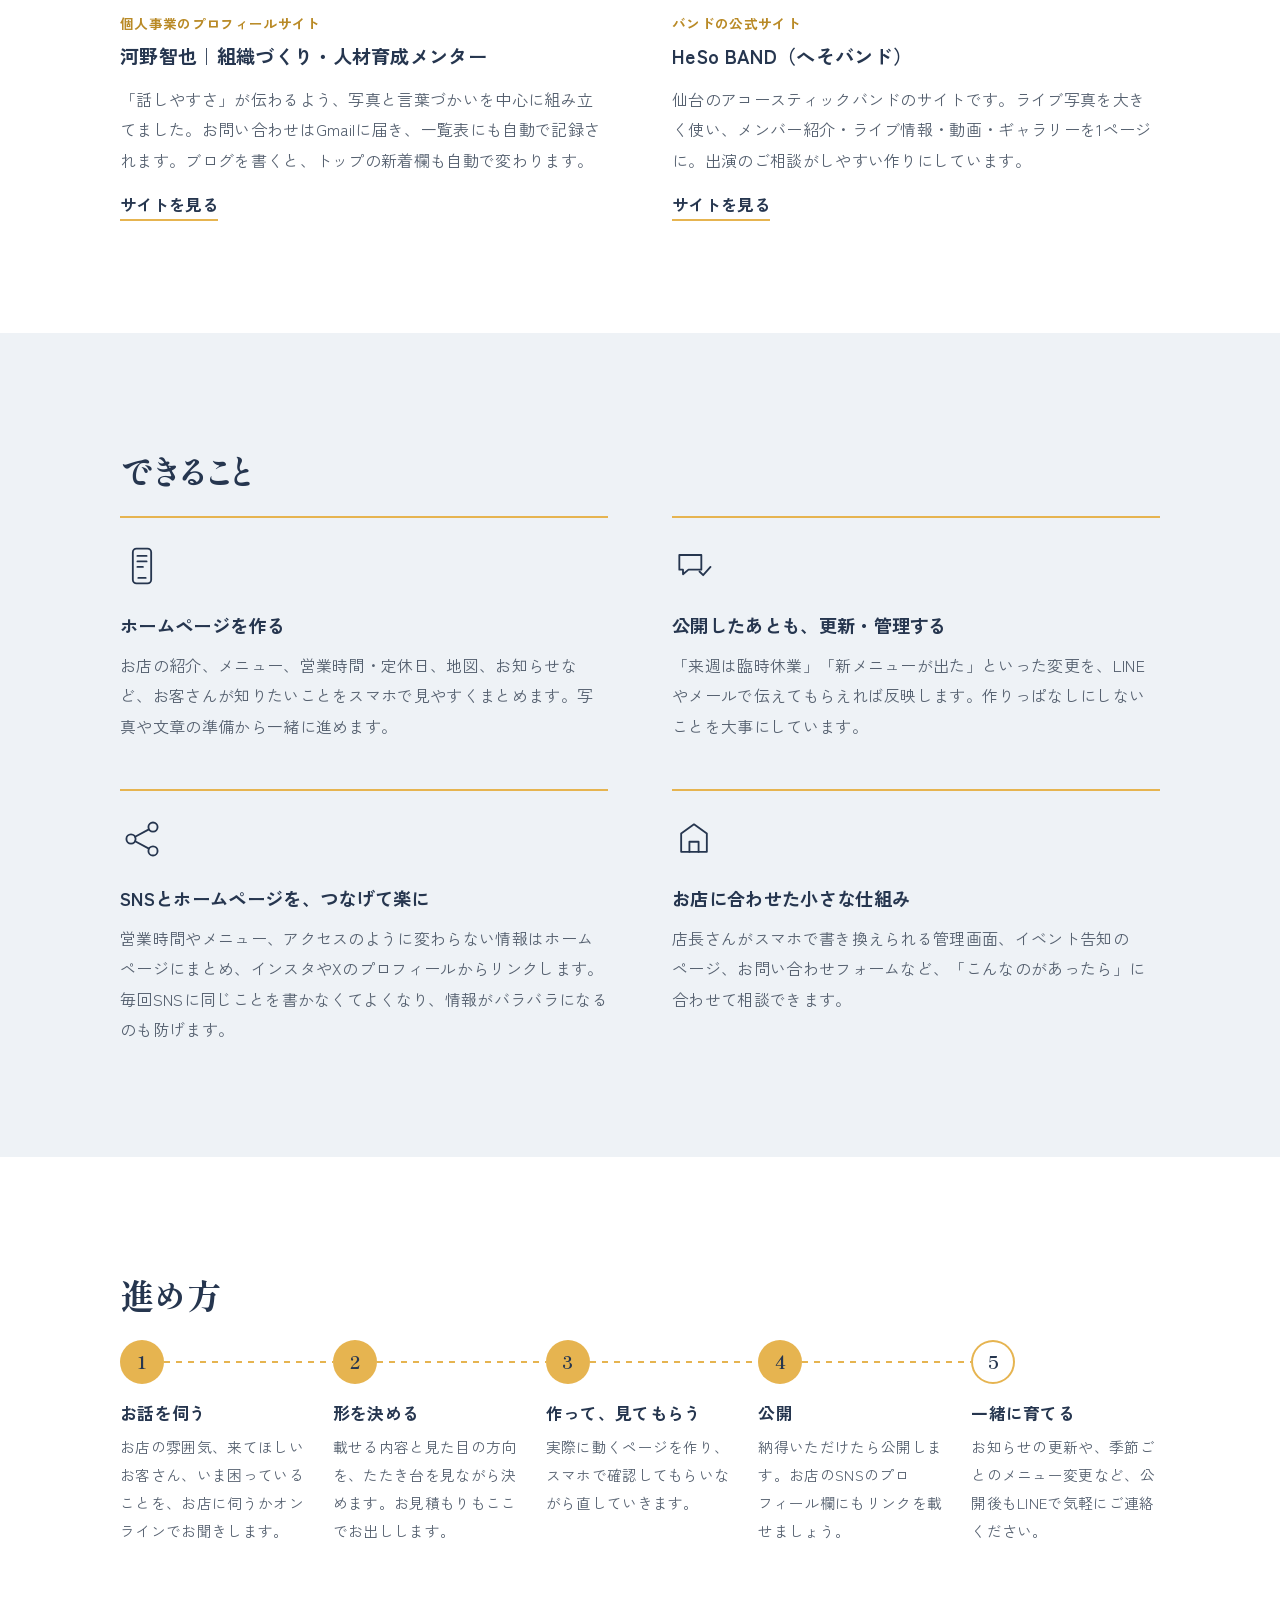
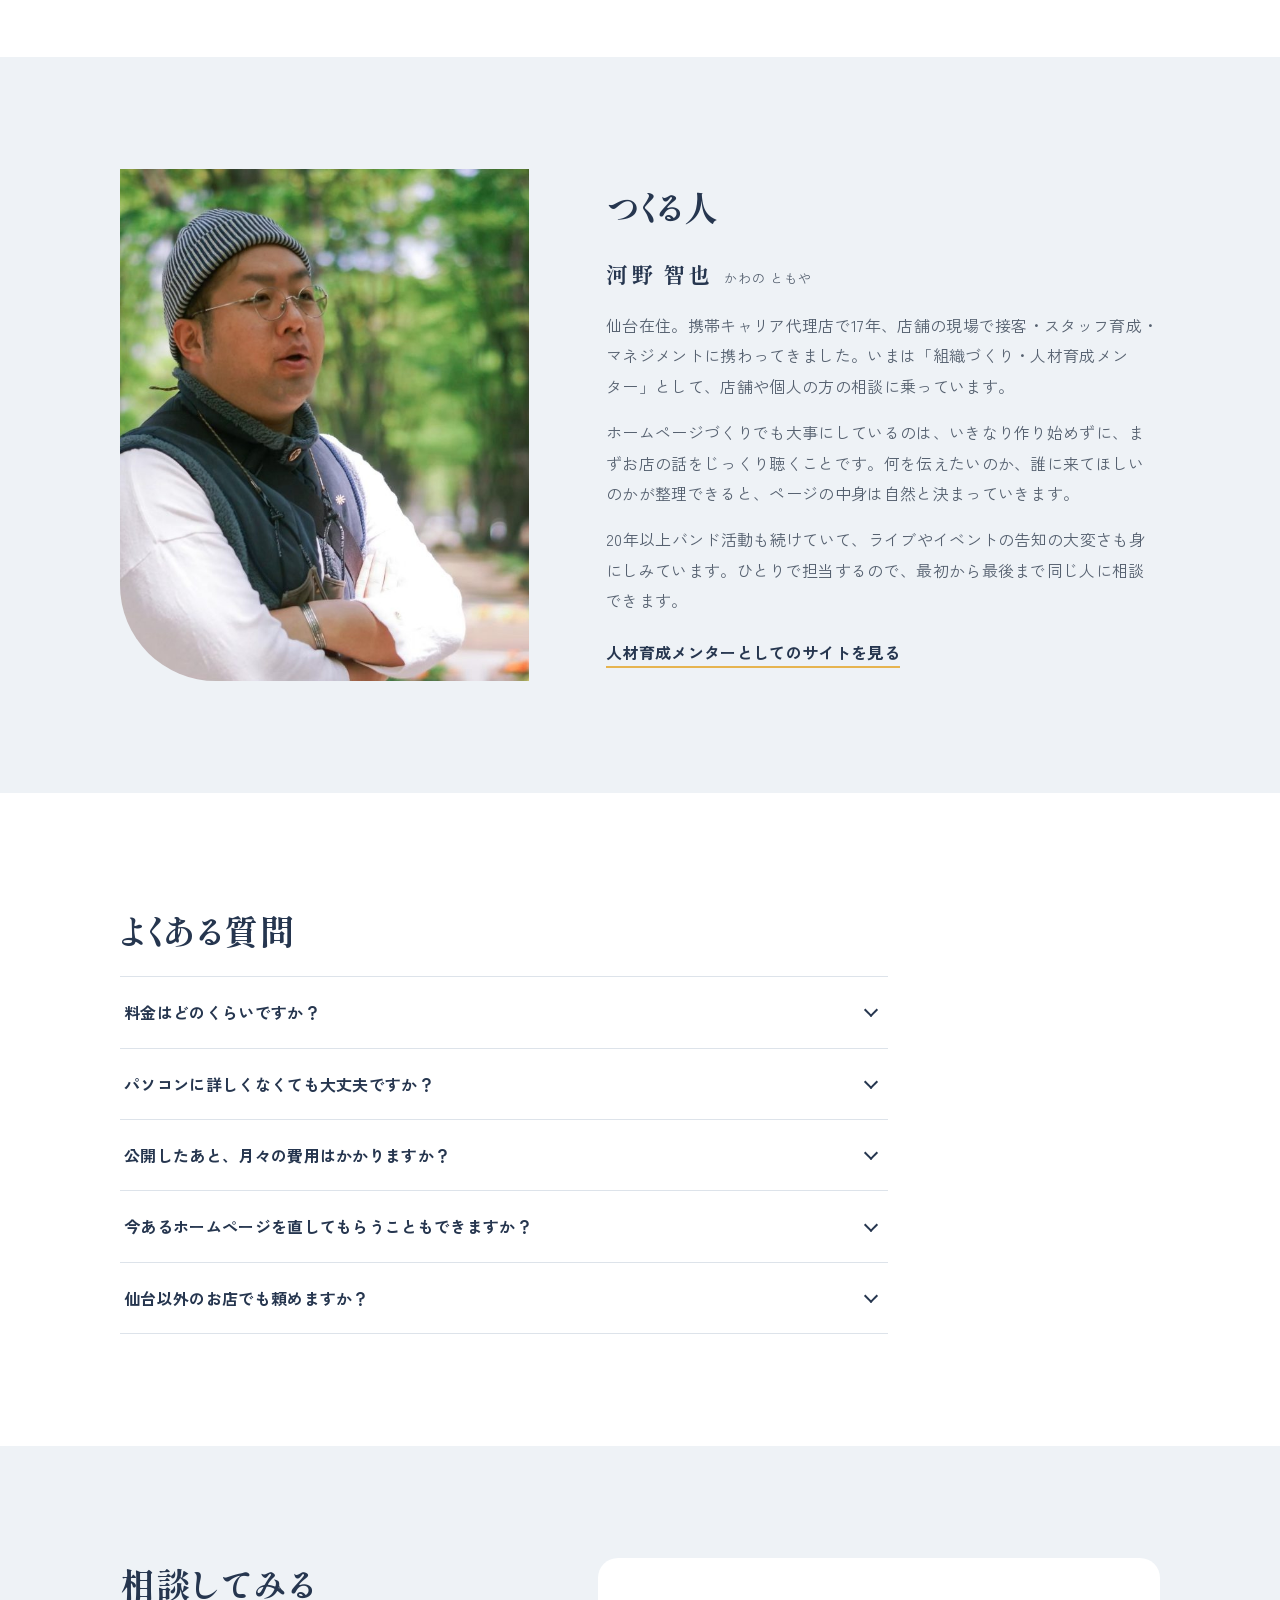
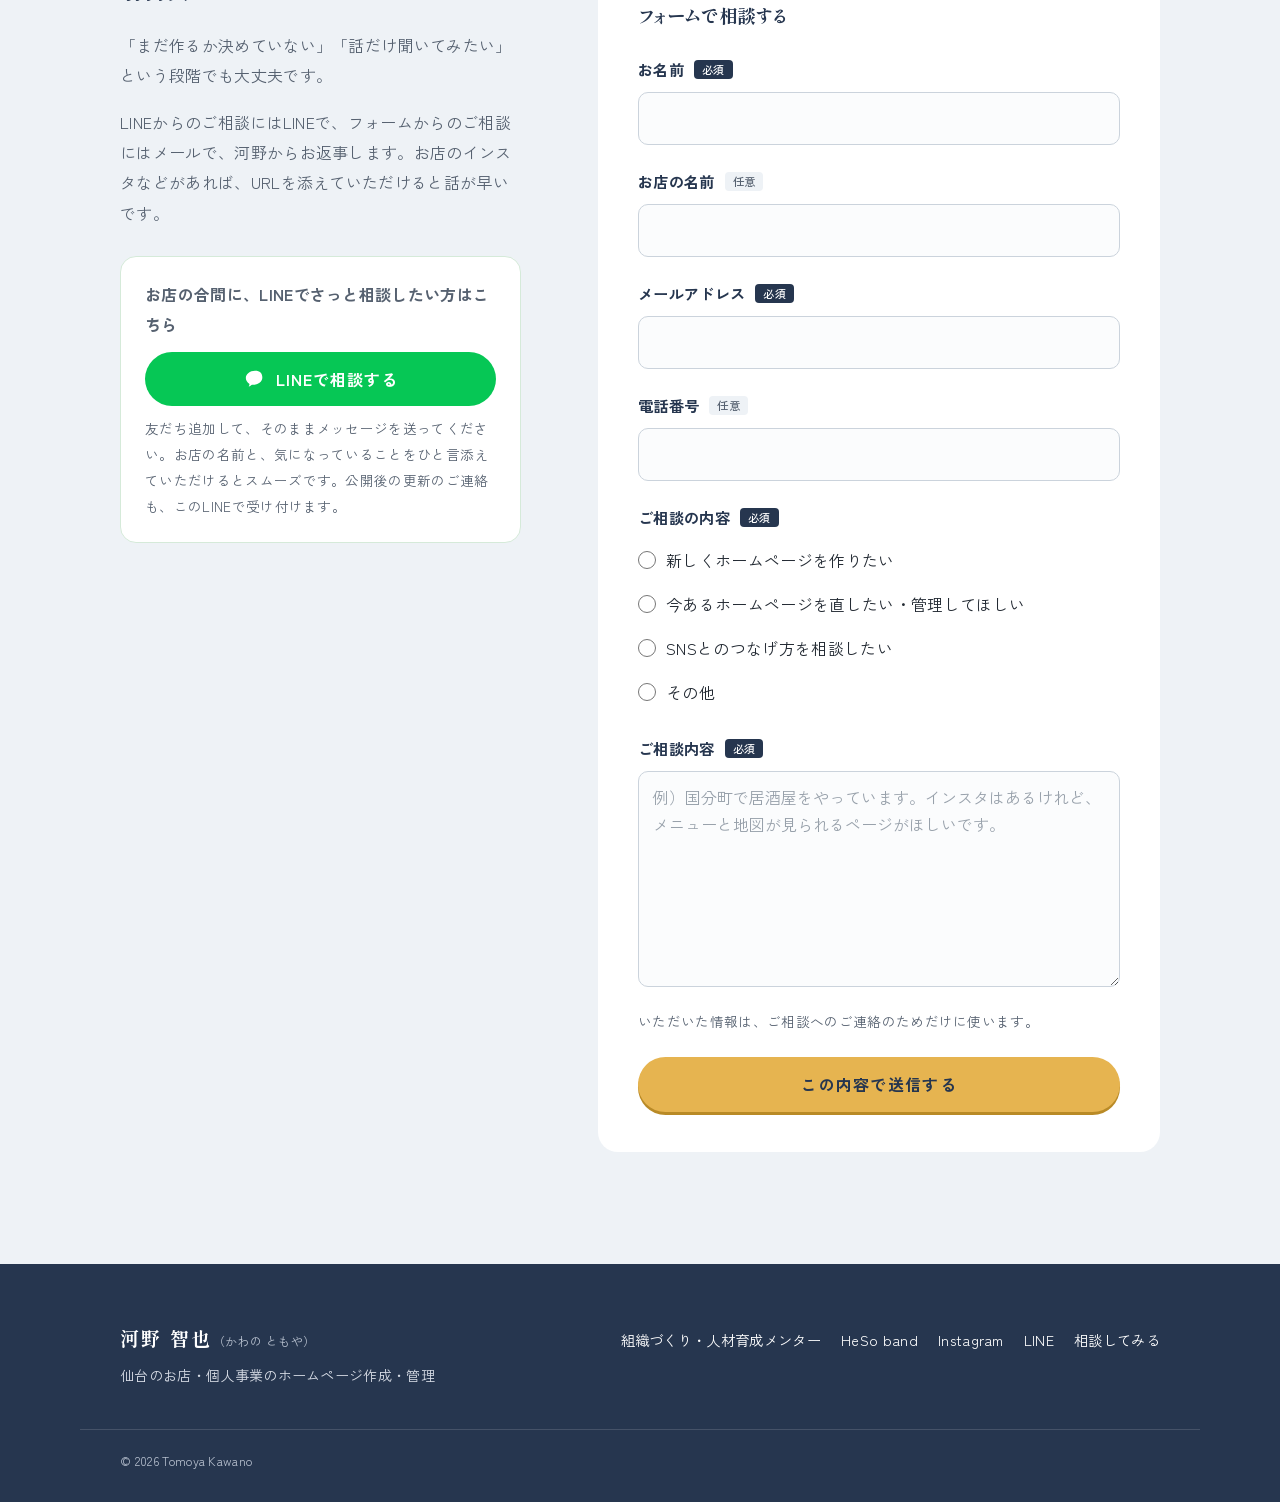
==== commit d223036f: "制作例の野沢太朗さんに「お客様の声」(クリックで開く)を追加 Co-Authored-By: Claude Opus 5.5 <noreply@anthropic.com> Claude-Sessio" ====
--- a/index.html
+++ b/index.html
@@ -175,6 +175,24 @@
           <p>写真が主役になるよう、文字と飾りは控えめに、余白を広くとりました。トップでは作品が大きく切り替わり、作品ページでは風景・街・ステージ・人のジャンルごとに絞り込んで見られます。</p>
           <p>写真の入れ替えや紹介文は、野沢さんご自身が管理画面からいつでも更新できます。</p>
           <a class="text-link" href="https://taro-nozawa.pages.dev/" target="_blank" rel="noopener">サイトを見る</a>
+
+          <!-- お客様の声（2026年10月 フォームでいただいた回答。掲載の同意あり・お名前だけで掲載） -->
+          <details class="work-voice">
+            <summary>お客様の声<span class="work-voice__hint">タップで読む</span></summary>
+            <div class="work-voice__body">
+              <dl>
+                <div>
+                  <dt>河野に頼もうと思った理由</dt>
+                  <dd>作成実績を拝見して、自分の中の理想のHPを、一緒に作っていただけそうと思いお願いしました。</dd>
+                </div>
+                <div>
+                  <dt>作ってみて変わったこと</dt>
+                  <dd>一つの名刺代わりにできたと思います。</dd>
+                </div>
+              </dl>
+              <p class="work-voice__who">野沢 太朗 様</p>
+            </div>
+          </details>
         </div>
       </article>
 
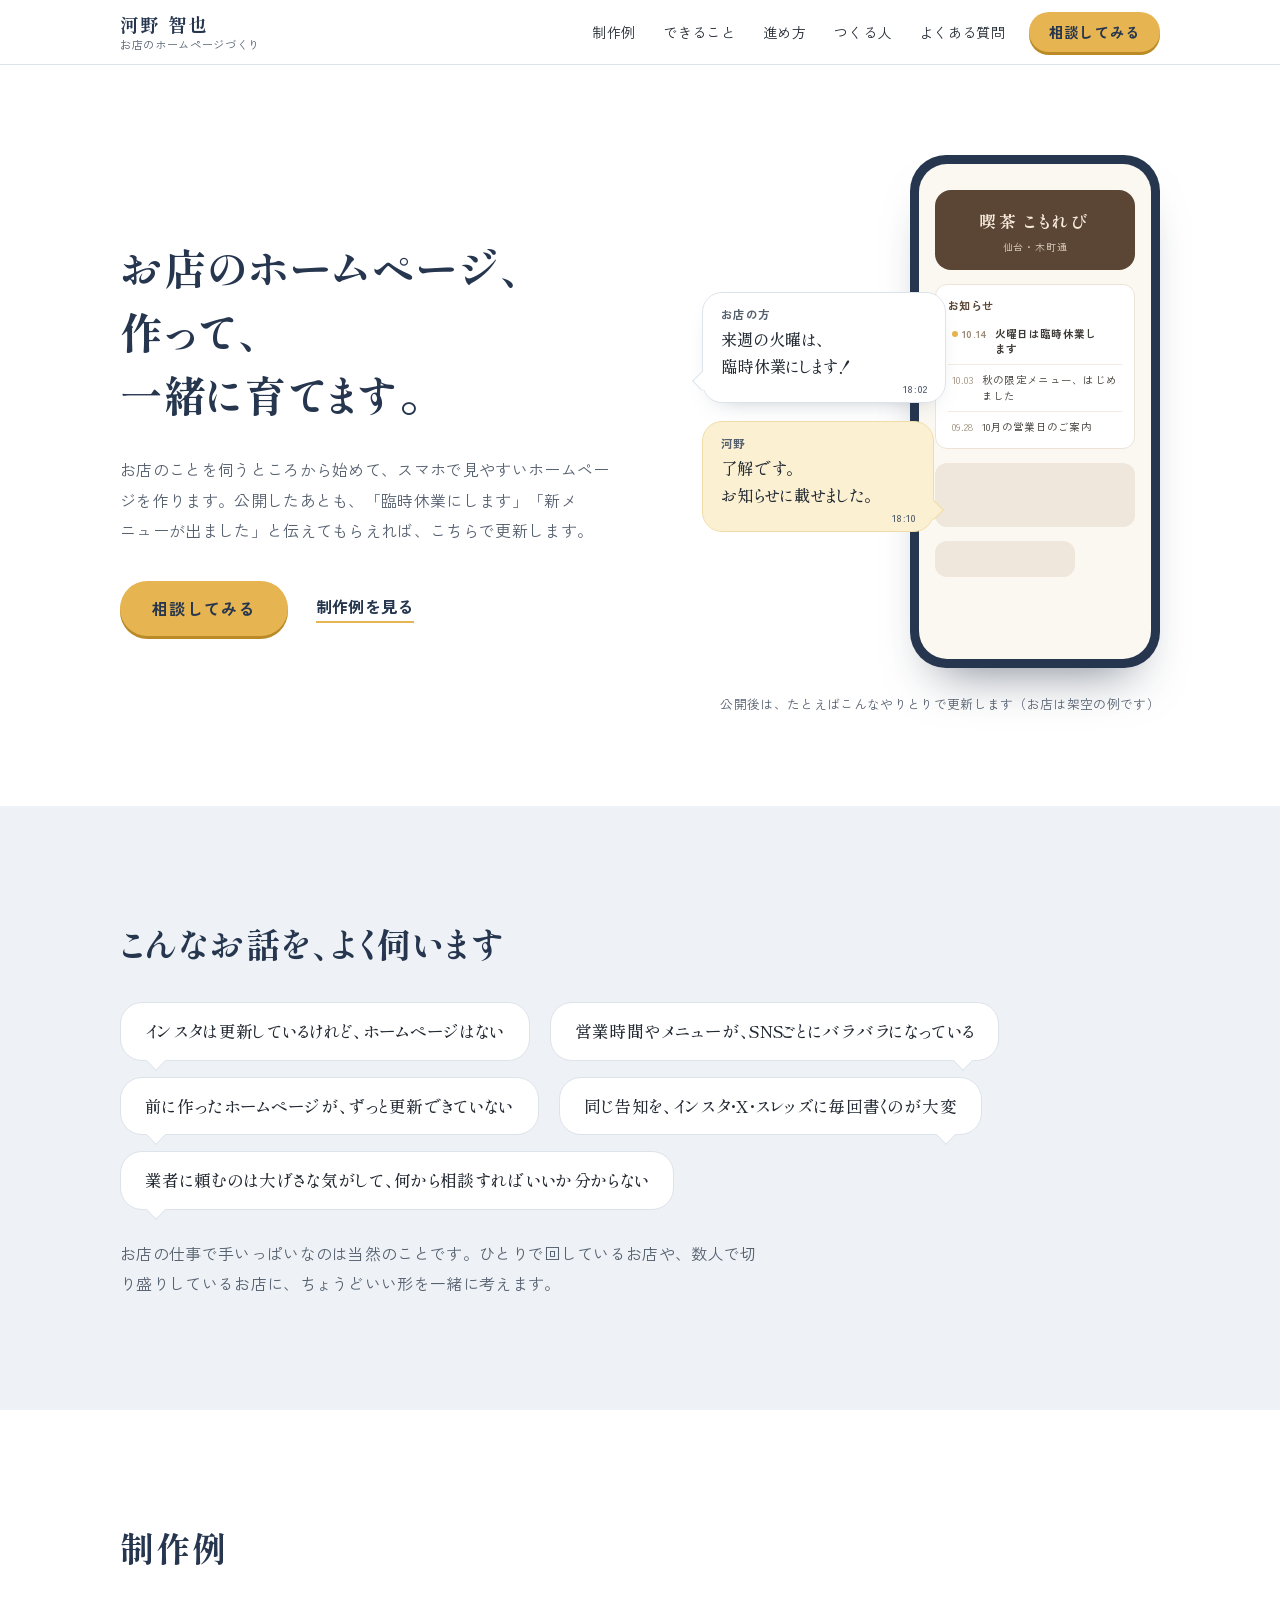
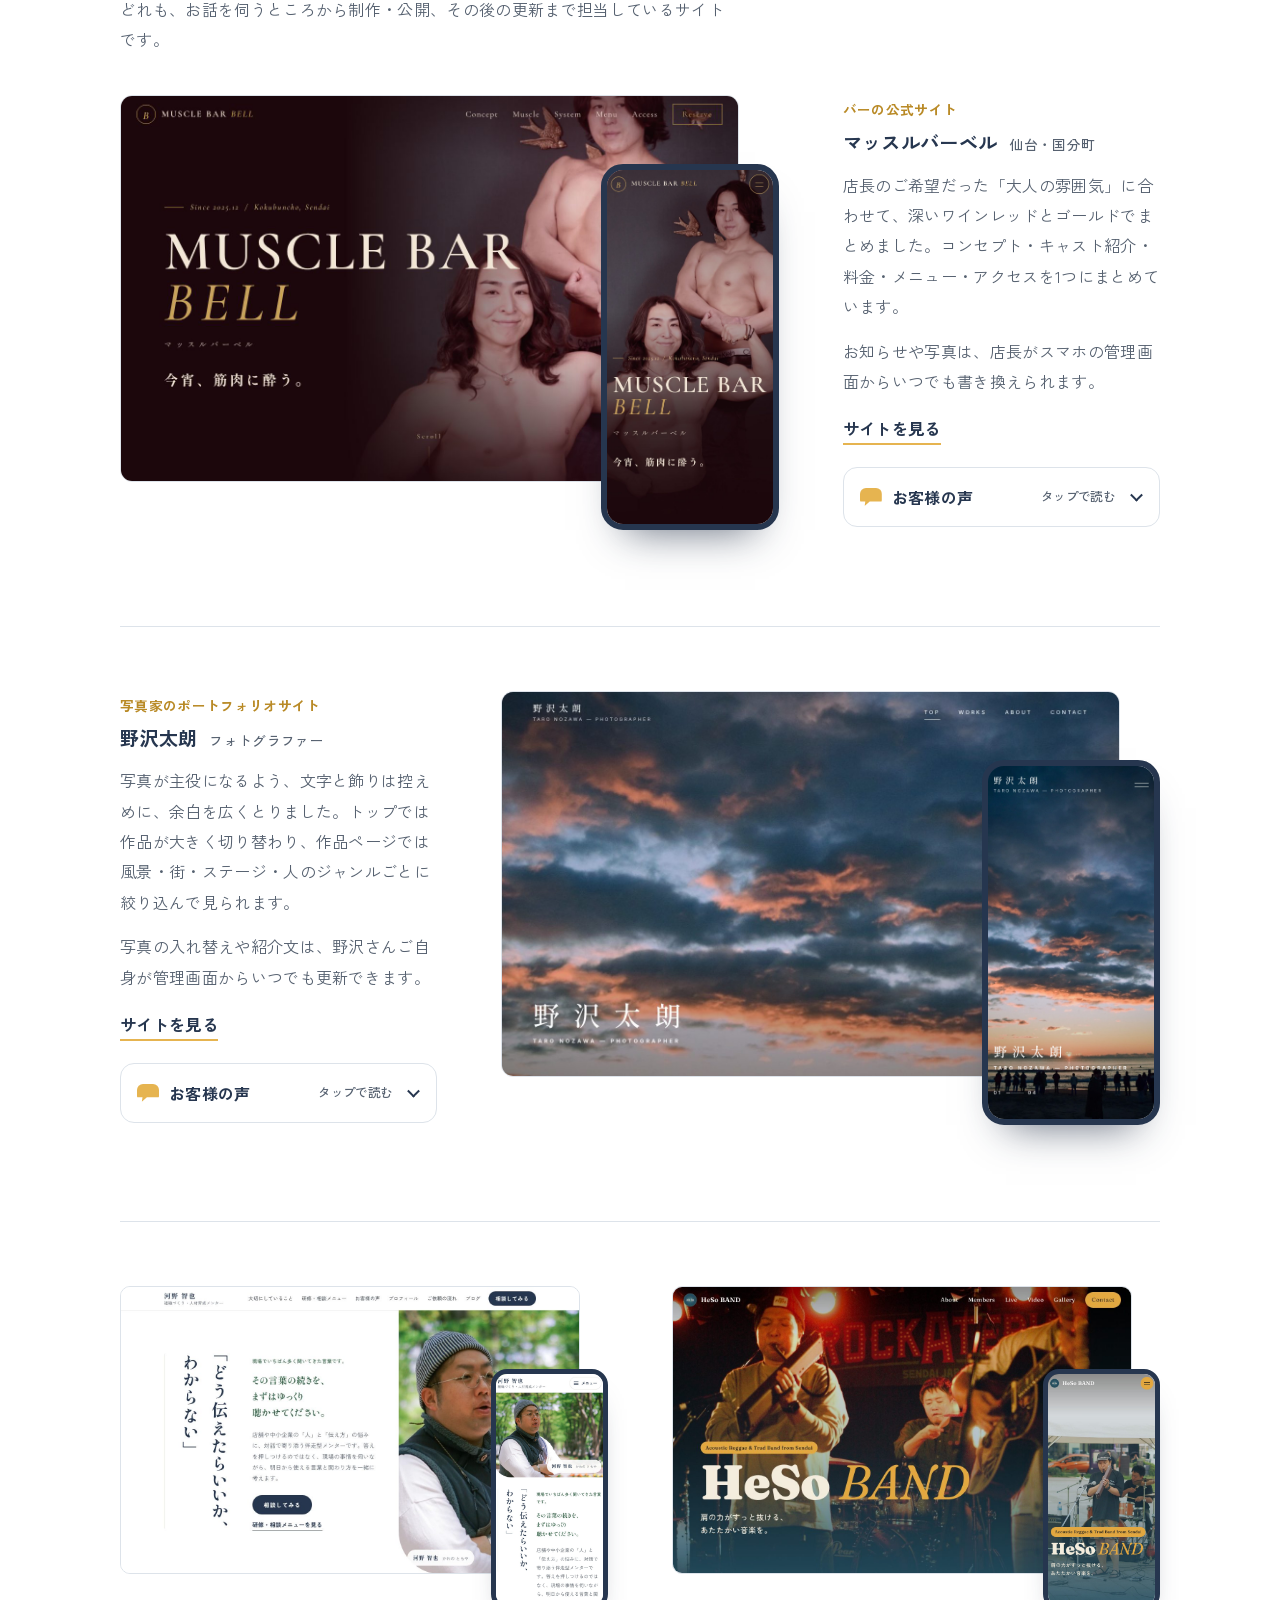
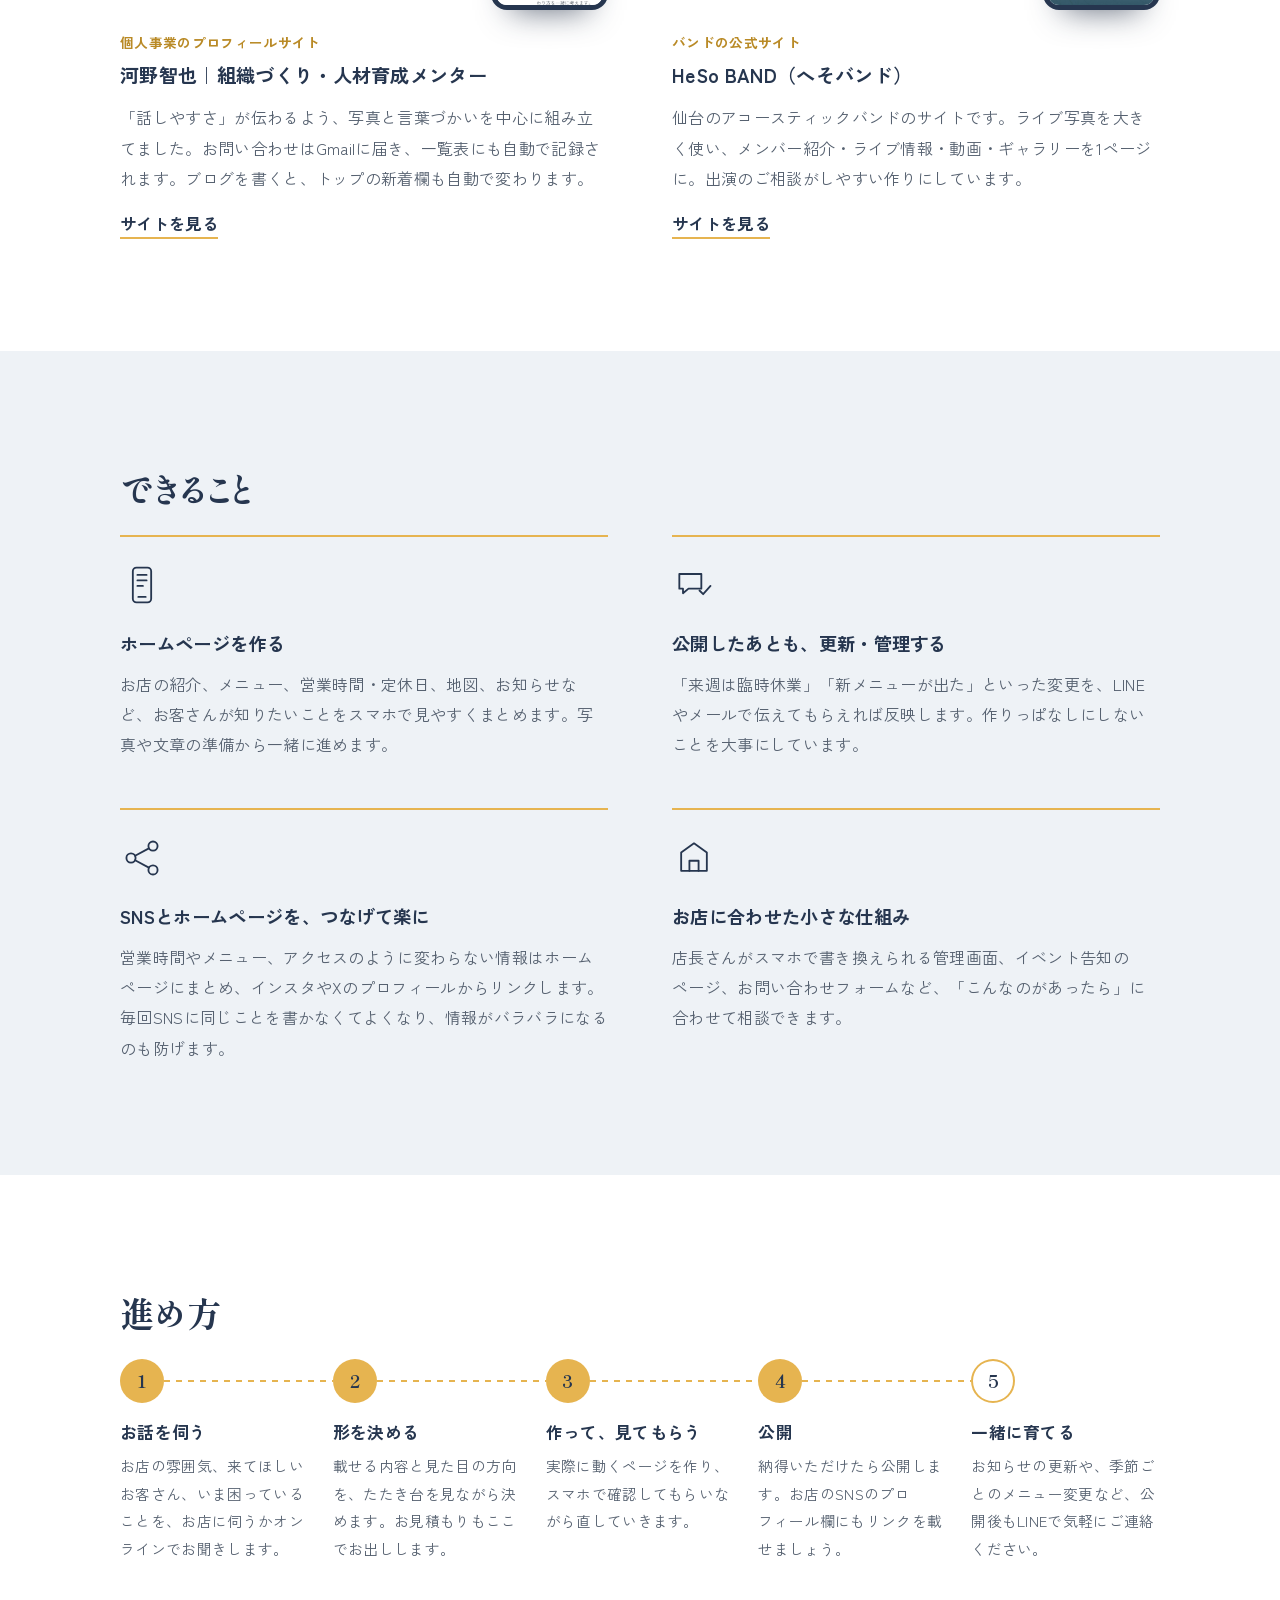
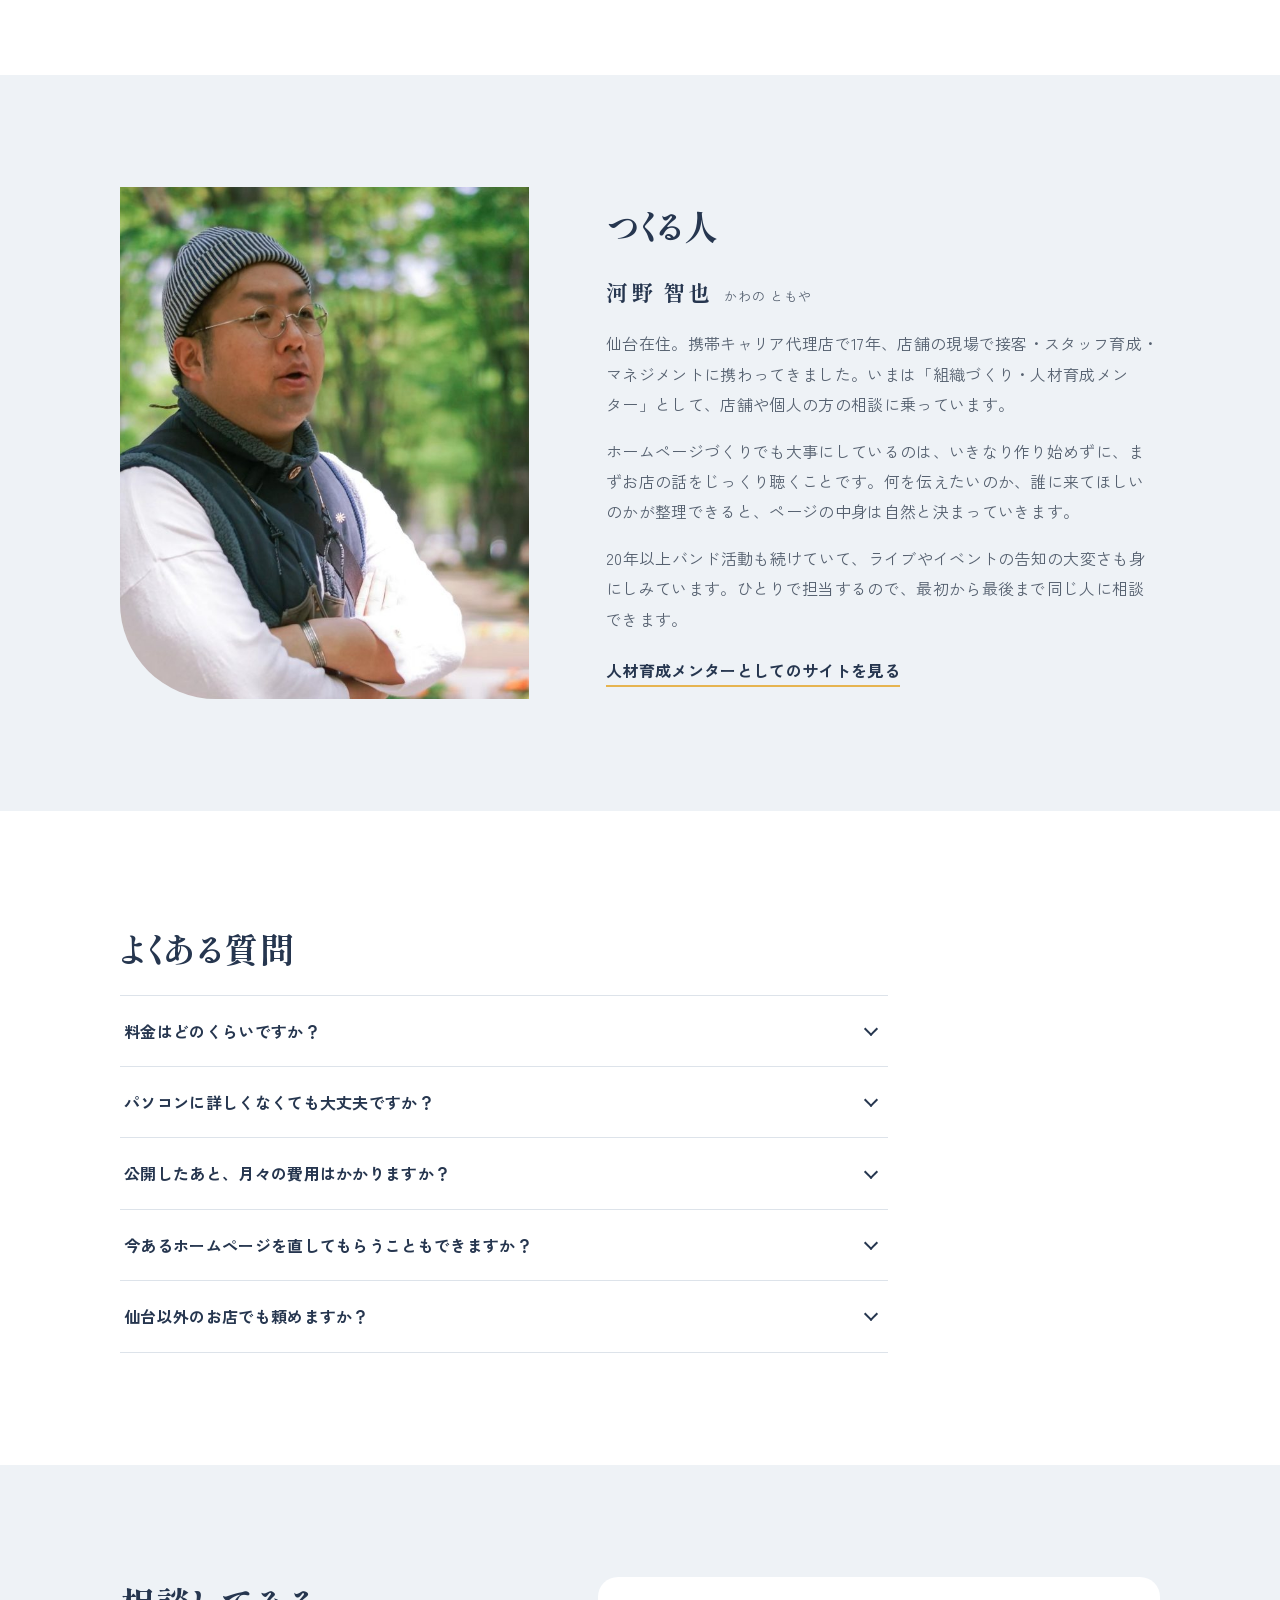
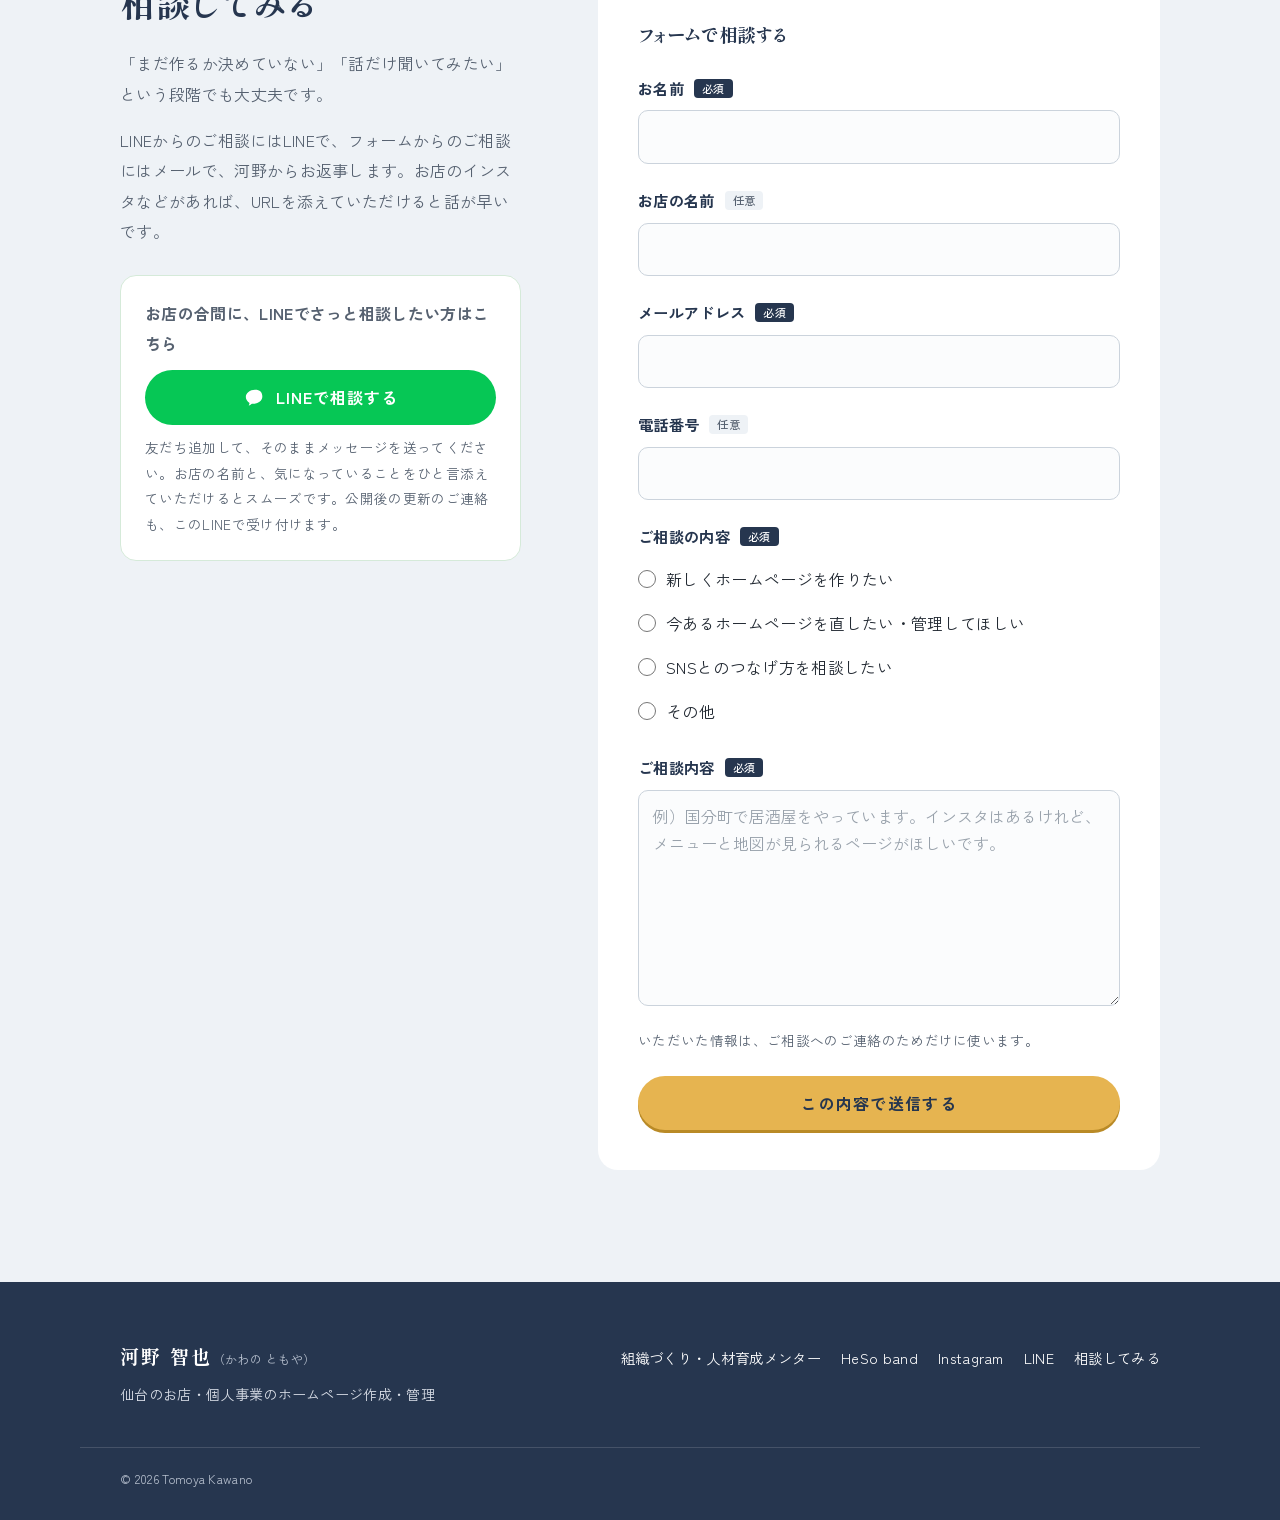
==== commit c97ca95f: "制作例の研修サイト・へそバンドにもスマホ表示を重ねて掲載、研修サイトの画面写真をリニューアル後に更新 Co-Authored-By: Claude Opus 5.5 <noreply@anthropi" ====
--- a/index.html
+++ b/index.html
@@ -198,8 +198,9 @@
 
       <div class="works">
         <article class="work">
-          <a class="work__shot" href="https://heso710soul-ctrl.github.io/kawano-training-profile/" target="_blank" rel="noopener" aria-label="河野智也 組織づくり・人材育成メンターのサイトを開く">
-            <img src="image/works-training-pc.jpg" alt="河野智也 組織づくり・人材育成メンターのサイトのトップページ" width="1280" height="800" loading="lazy">
+          <a class="work__shot work__shot--duo" href="https://heso710soul-ctrl.github.io/kawano-training-profile/" target="_blank" rel="noopener" aria-label="河野智也 組織づくり・人材育成メンターのサイトを開く">
+            <img src="image/works-mentor-pc.jpg" alt="河野智也 組織づくり・人材育成メンターのサイトのトップページ（パソコン表示）" width="1280" height="800" loading="lazy">
+            <img class="work__sp" src="image/works-mentor-sp.jpg" alt="" width="780" height="1600" loading="lazy">
           </a>
           <p class="work-kind">個人事業のプロフィールサイト</p>
           <h3 class="work-name">河野智也｜組織づくり・人材育成メンター</h3>
@@ -208,8 +209,9 @@
         </article>
 
         <article class="work">
-          <a class="work__shot" href="https://heso710soul-ctrl.github.io/HeSoband/" target="_blank" rel="noopener" aria-label="HeSo BAND 公式サイトを開く">
-            <img src="image/works-hesoband-pc.jpg" alt="HeSo BAND 公式サイトのトップページ" width="1280" height="800" loading="lazy">
+          <a class="work__shot work__shot--duo" href="https://heso710soul-ctrl.github.io/HeSoband/" target="_blank" rel="noopener" aria-label="HeSo BAND 公式サイトを開く">
+            <img src="image/works-hesoband-pc.jpg" alt="HeSo BAND 公式サイトのトップページ（パソコン表示）" width="1280" height="800" loading="lazy">
+            <img class="work__sp" src="image/works-hesoband-sp.jpg" alt="" width="780" height="1600" loading="lazy">
           </a>
           <p class="work-kind">バンドの公式サイト</p>
           <h3 class="work-name">HeSo BAND（へそバンド）</h3>
--- a/works-layout.css
+++ b/works-layout.css
@@ -14,3 +14,19 @@
   .feature-work--reverse .feature-work__shots { order: 2; }
   .feature-work--reverse .feature-work__body { order: 1; }
 }
+
+/* ============================================================
+   並べて見せる制作例にも、スマホ表示を右下に重ねる
+   （.work__shot--duo をつけた制作例だけ）
+   ============================================================ */
+.work__shot--duo { position: relative; padding-bottom: 36px; padding-right: 28px; }
+.work__shot--duo .work__sp {
+  position: absolute;
+  right: 0;
+  bottom: 0;
+  width: 24%;
+  aspect-ratio: 9 / 18.5;
+  border-radius: 16px;
+  border: 5px solid var(--navy);
+  box-shadow: 0 20px 32px -20px rgba(28, 41, 64, 0.7);
+}
